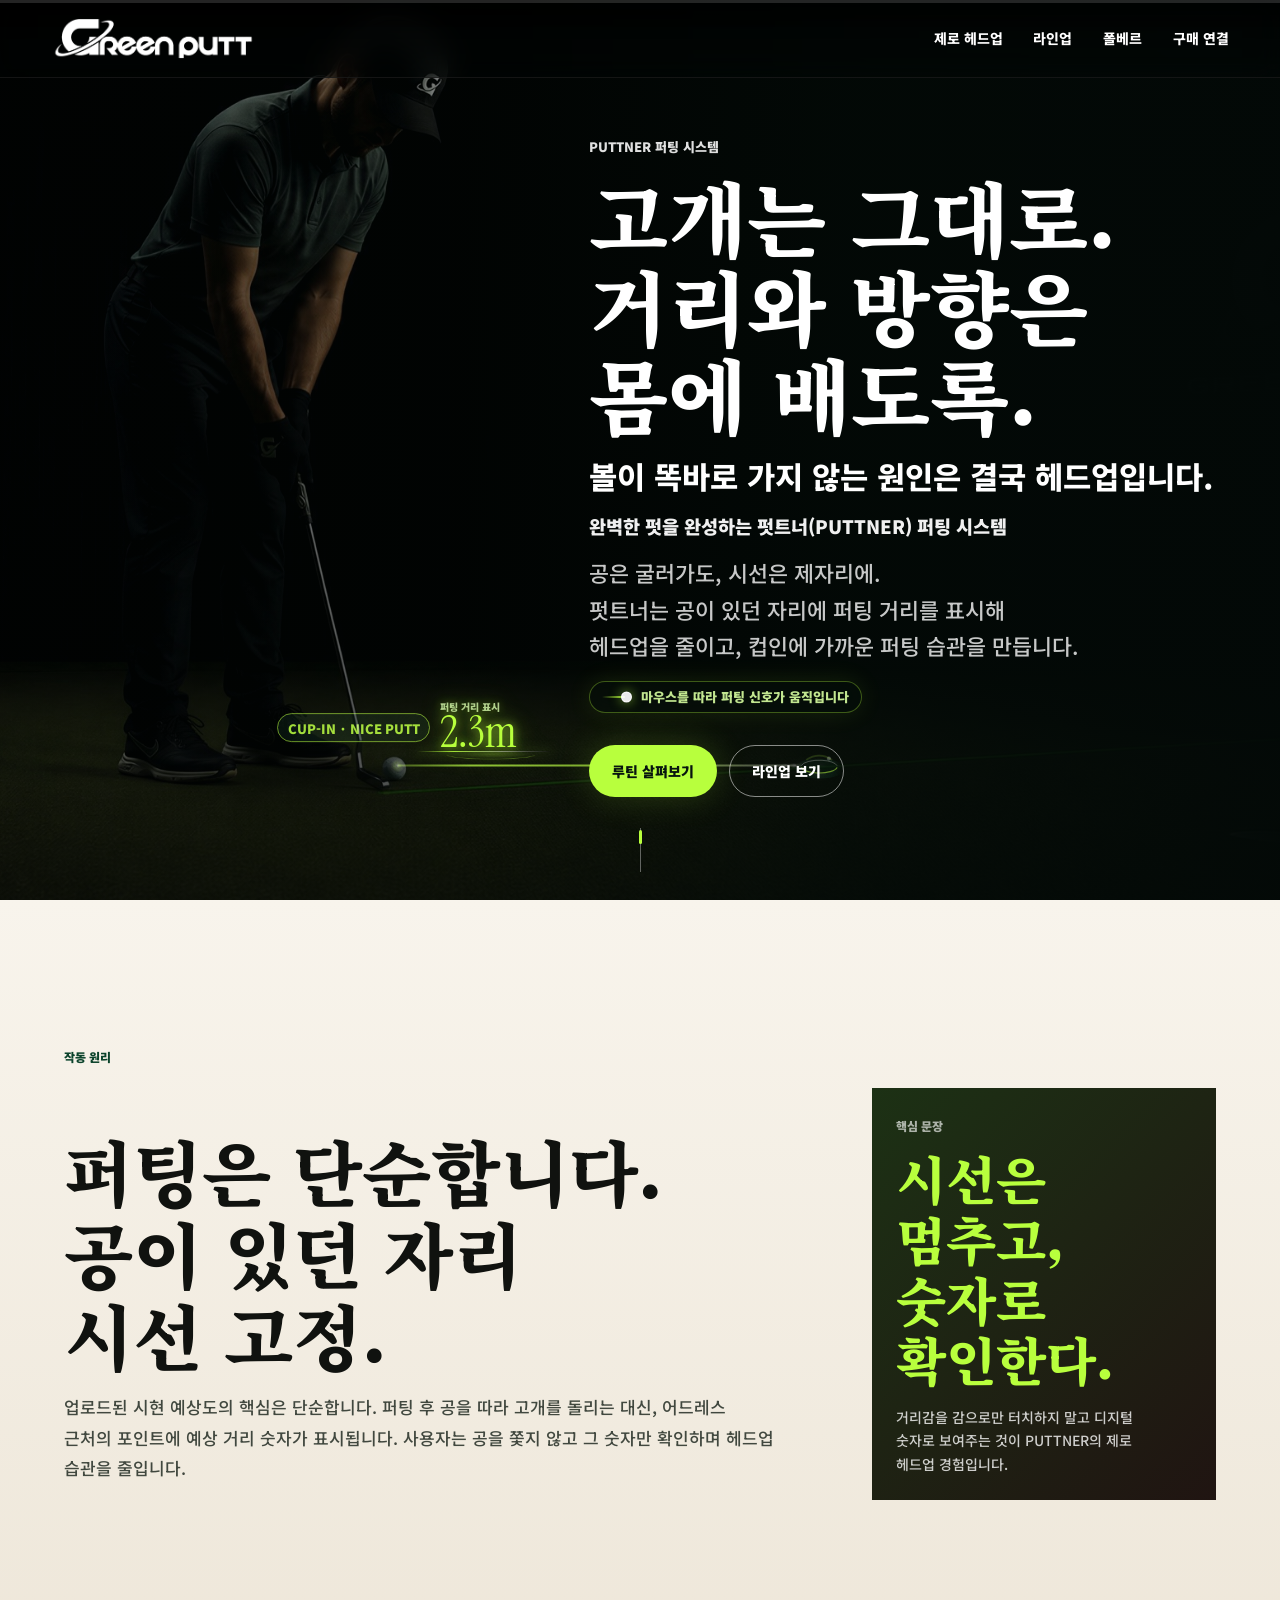
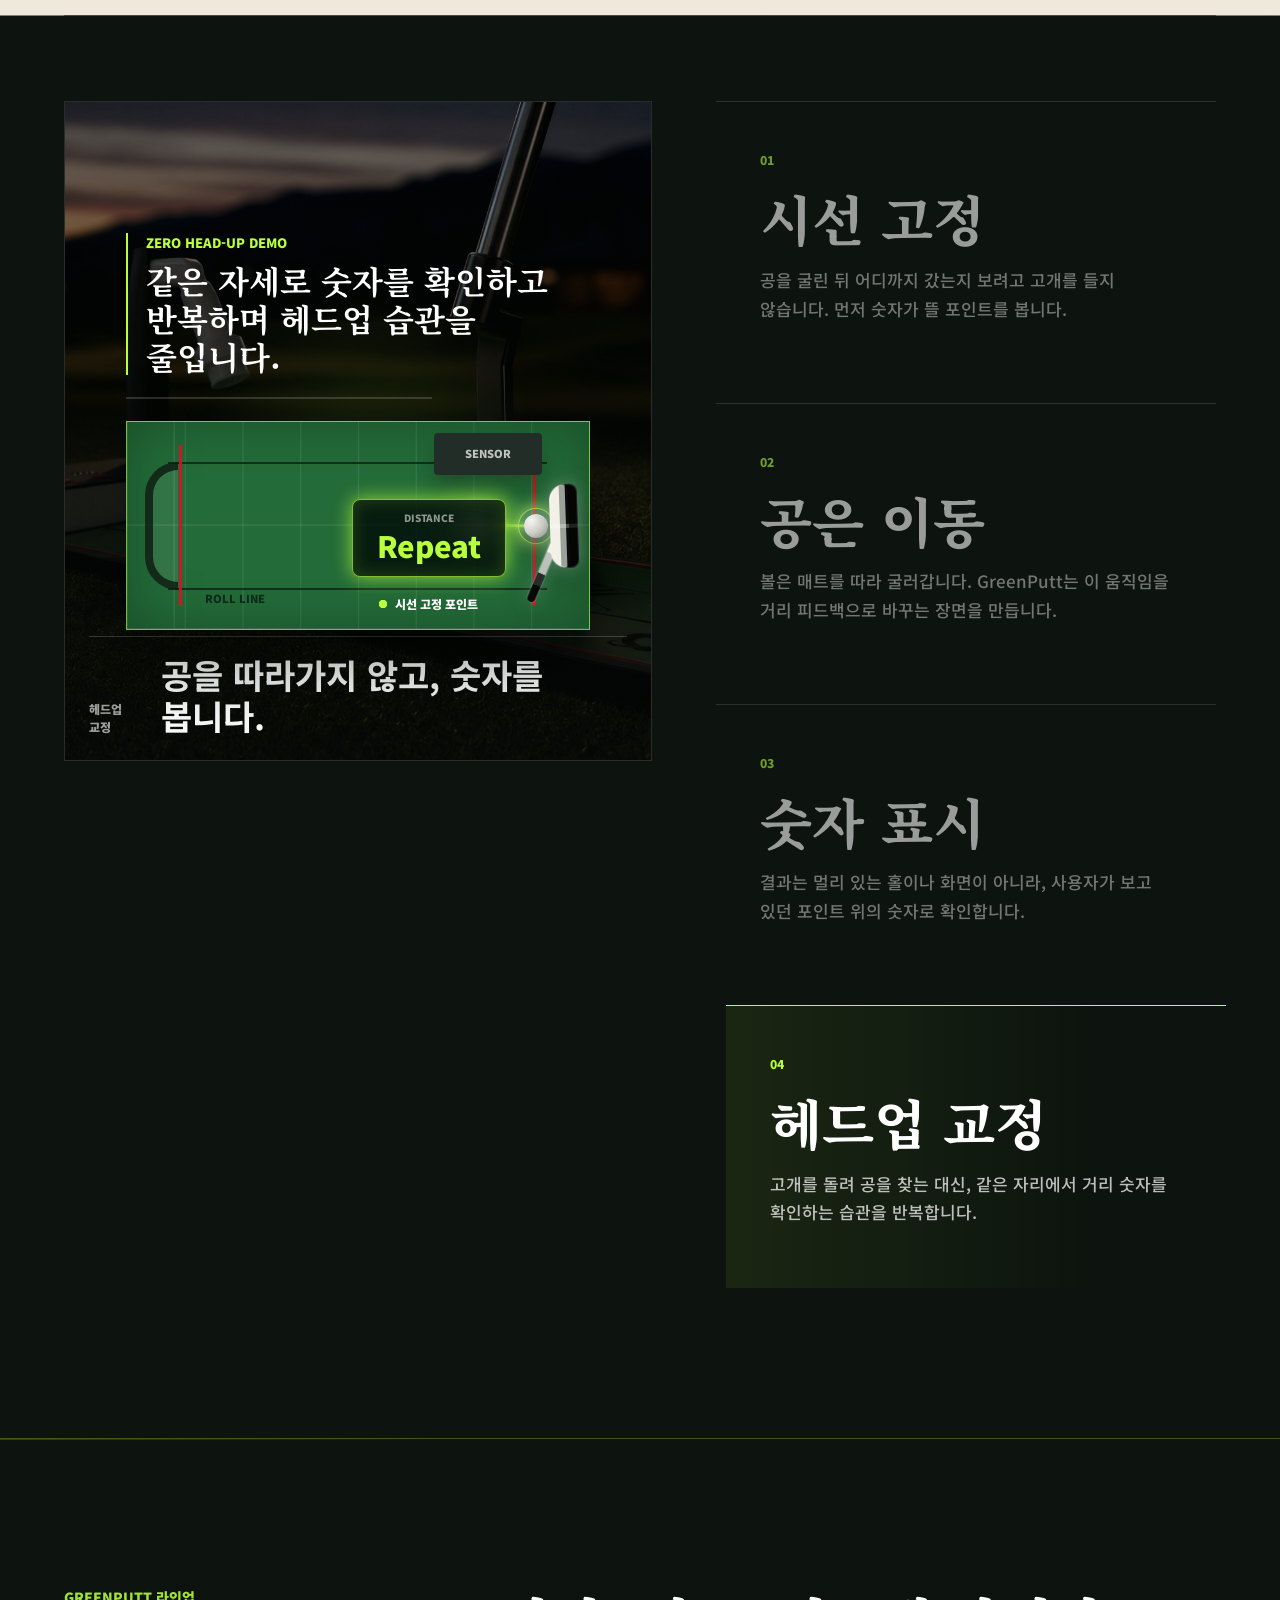
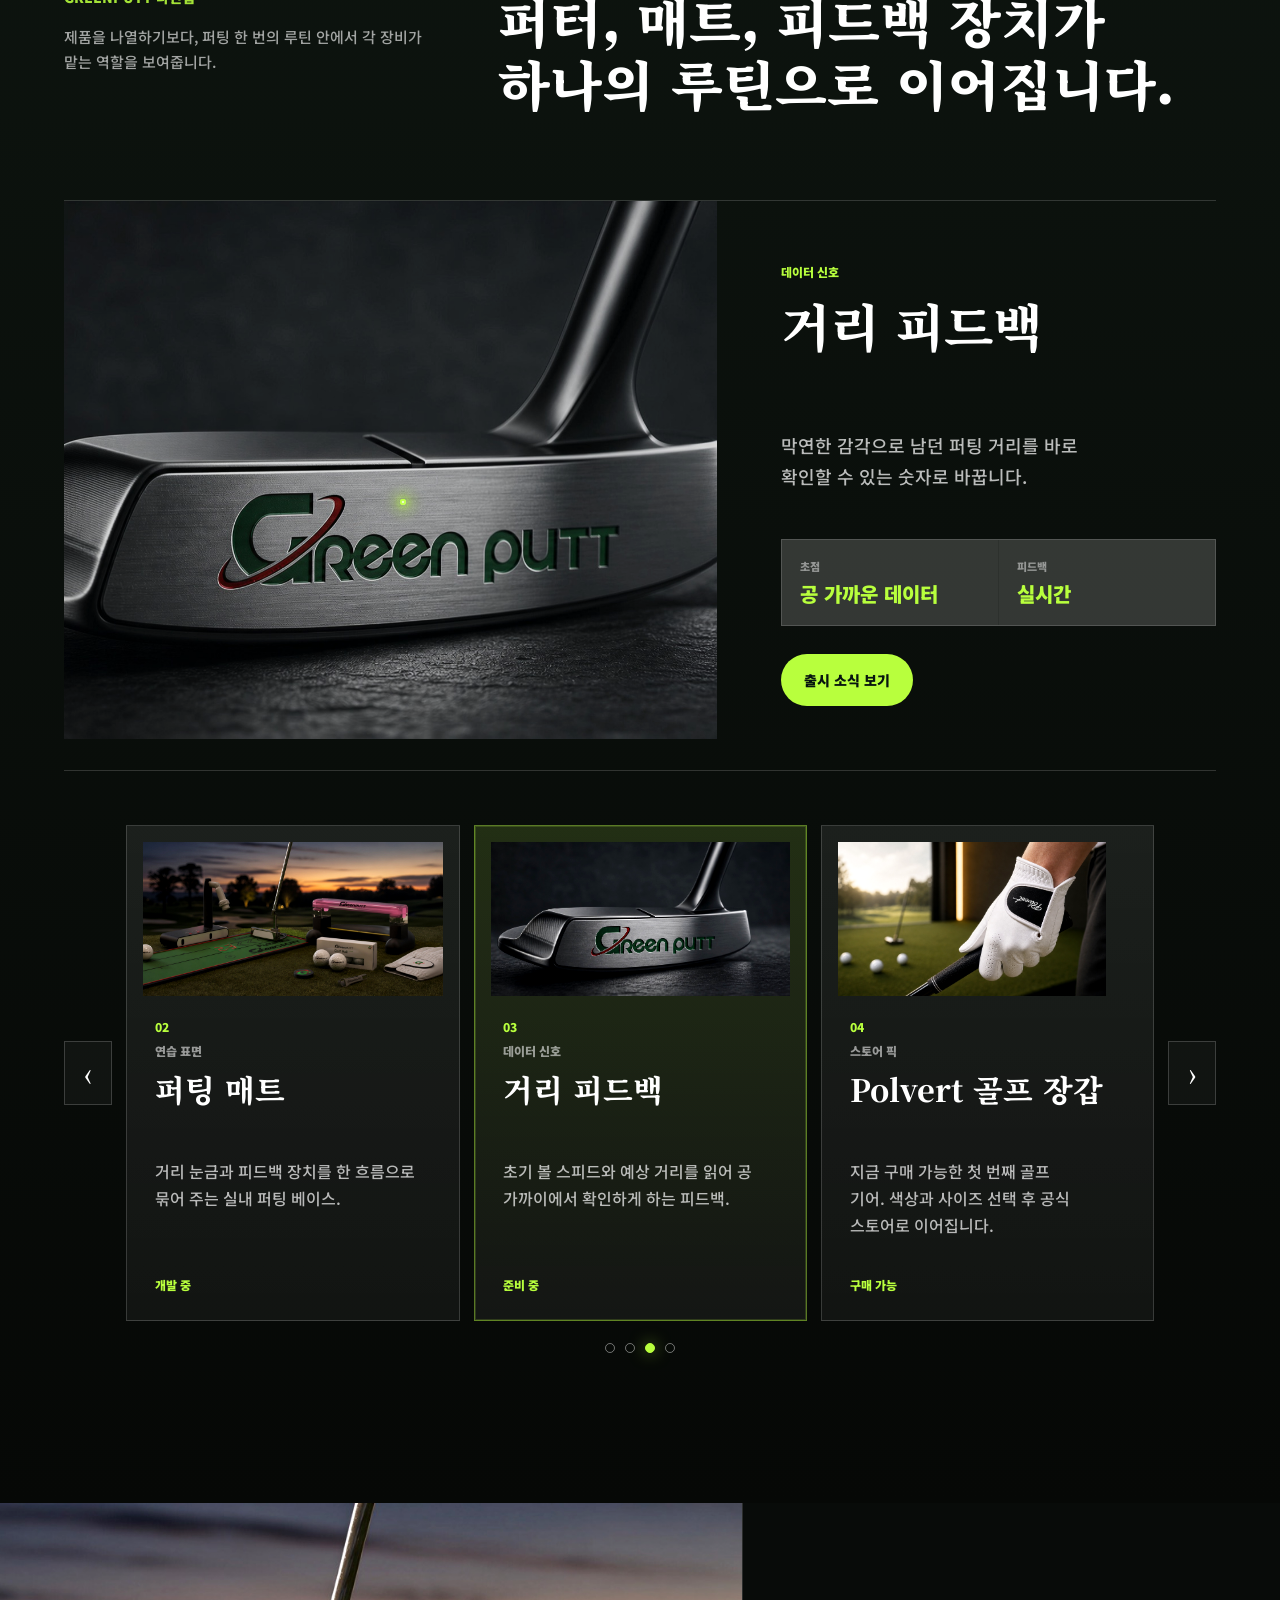
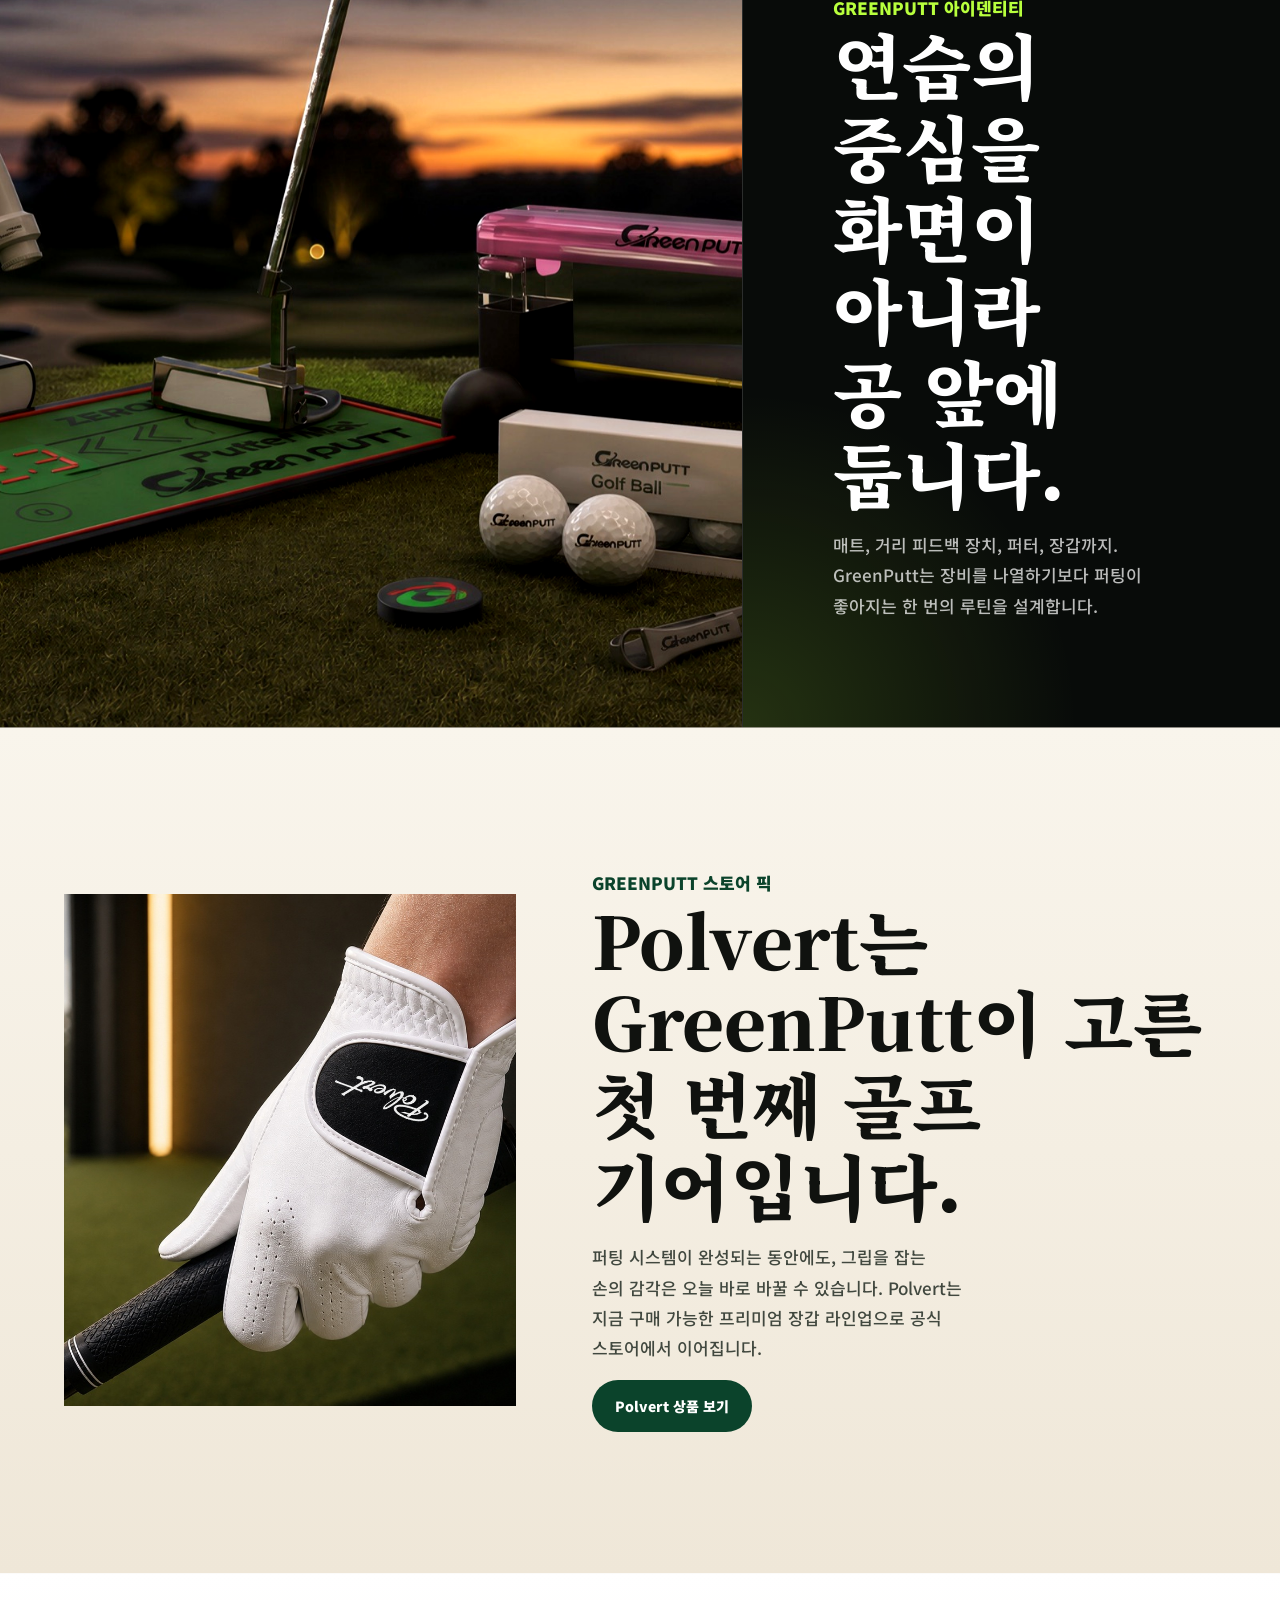
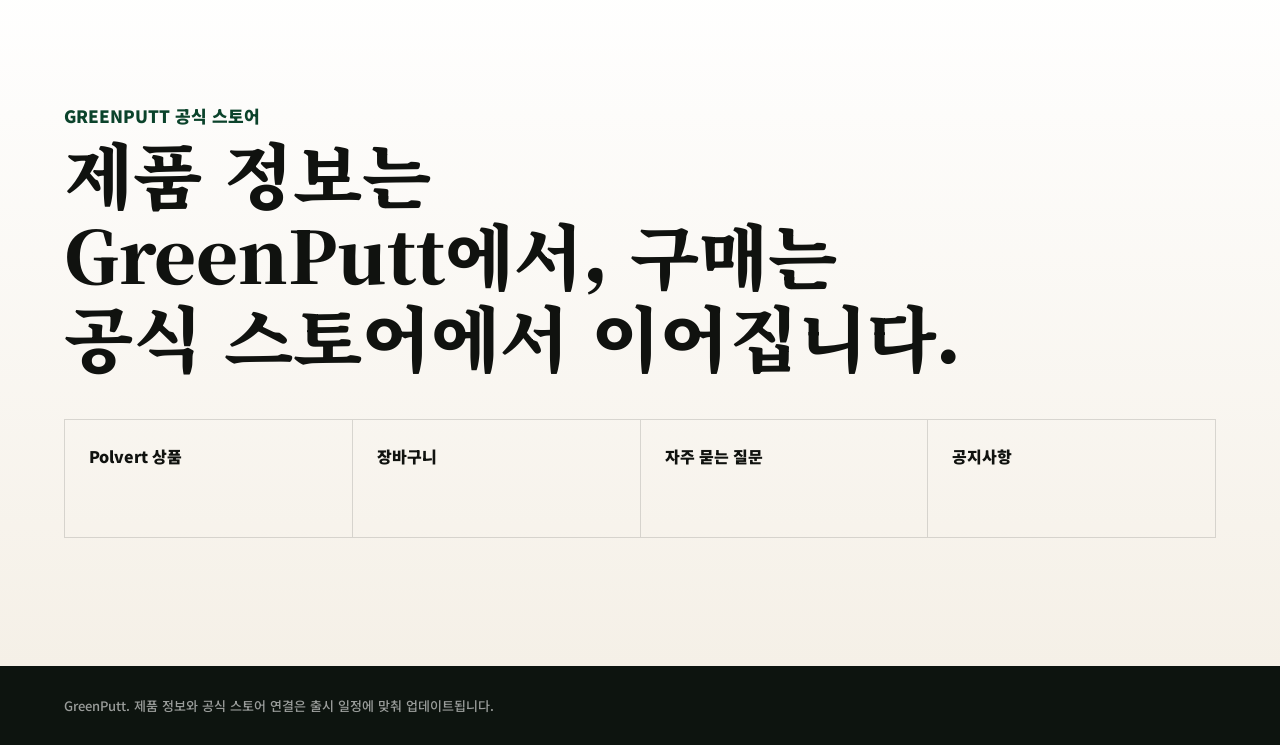
==== prototype/index.html @ 5581d697 "copy: refine Puttner zero head-up copy" ====
<!doctype html>
<html lang="ko">
  <head>
    <meta charset="utf-8" />
    <meta name="viewport" content="width=device-width, initial-scale=1" />
    <title>GreenPutt | 고개는 그대로. 거리와 방향은 몸에 배도록.</title>
    <meta
      name="description"
      content="완벽한 펏을 완성하는 펏트너(PUTTNER) 퍼팅 시스템. 공이 있던 자리에 퍼팅 거리를 표시해 헤드업을 줄이고, 컵인에 가까운 퍼팅 습관을 만듭니다."
    />
    <meta name="theme-color" content="#061b12" />
    <link rel="canonical" href="https://micaelclaw.github.io/greenputt-website-test/" />
    <link rel="icon" href="./favicon.ico" sizes="any" />
    <link rel="icon" href="./favicon-32x32.png" type="image/png" />
    <link rel="apple-touch-icon" href="./apple-touch-icon.png" />
    <link rel="manifest" href="./site.webmanifest" />
    <meta property="og:locale" content="ko_KR" />
    <meta property="og:type" content="website" />
    <meta property="og:site_name" content="GreenPutt" />
    <meta property="og:title" content="GreenPutt | 고개는 그대로. 거리와 방향은 몸에 배도록." />
    <meta
      property="og:description"
      content="완벽한 펏을 완성하는 펏트너(PUTTNER) 퍼팅 시스템. 공이 있던 자리에 퍼팅 거리를 표시해 헤드업을 줄이고, 컵인에 가까운 퍼팅 습관을 만듭니다."
    />
    <meta property="og:url" content="https://micaelclaw.github.io/greenputt-website-test/" />
    <meta
      property="og:image"
      content="https://micaelclaw.github.io/greenputt-website-test/assets/greenputt-og.jpg"
    />
    <meta
      property="og:image:secure_url"
      content="https://micaelclaw.github.io/greenputt-website-test/assets/greenputt-og.jpg"
    />
    <meta property="og:image:type" content="image/jpeg" />
    <meta property="og:image:width" content="1200" />
    <meta property="og:image:height" content="630" />
    <meta property="og:image:alt" content="GreenPutt 퍼팅 시스템 공유 이미지" />
    <meta name="twitter:card" content="summary_large_image" />
    <meta name="twitter:title" content="GreenPutt | 고개는 그대로. 거리와 방향은 몸에 배도록." />
    <meta
      name="twitter:description"
      content="완벽한 펏을 완성하는 펏트너(PUTTNER) 퍼팅 시스템. 공이 있던 자리에 퍼팅 거리를 표시해 헤드업을 줄이고, 컵인에 가까운 퍼팅 습관을 만듭니다."
    />
    <meta
      name="twitter:image"
      content="https://micaelclaw.github.io/greenputt-website-test/assets/greenputt-og.jpg"
    />
    <meta name="twitter:image:alt" content="GreenPutt 퍼팅 시스템 공유 이미지" />
    <link rel="preconnect" href="https://fonts.googleapis.com" />
    <link rel="preconnect" href="https://fonts.gstatic.com" crossorigin />
    <link
      href="https://fonts.googleapis.com/css2?family=Instrument+Serif:ital@0;1&family=Noto+Sans+KR:wght@400;500;700;900&family=Noto+Serif+KR:wght@500;700;900&display=swap"
      rel="stylesheet"
    />
    <link rel="stylesheet" href="./styles.css" />
  </head>
  <body>
    <div class="scroll-progress" aria-hidden="true">
      <span id="scroll-progress-bar"></span>
    </div>

    <header class="site-header" aria-label="GreenPutt 주요 내비게이션">
      <a class="brand" href="#top" aria-label="GreenPutt 홈">
        <img src="./assets/greenputt-logo.png" alt="GreenPutt" />
      </a>
      <nav class="primary-nav" aria-label="주요 메뉴">
        <a href="#zero-head-up">제로 헤드업</a>
        <a href="#system">라인업</a>
        <a href="#storepick">폴베르</a>
        <a href="#bridge">구매 연결</a>
      </nav>
    </header>

    <main id="top">
      <section class="hero film-frame" aria-labelledby="hero-title">
        <img
          class="hero-image"
          src="./assets/greenputt-hero-signal.jpg"
          width="2600"
          height="1114"
          alt="퍼팅 자세를 유지한 골퍼와 공 앞에 표시되는 GreenPutt 거리 신호"
        />
        <canvas id="signal-canvas" class="signal-canvas" aria-hidden="true"></canvas>
        <div class="hero-overlay"></div>
        <div class="hero-dashboard">
          <div class="hero-caption" aria-label="현재 퍼팅 거리 표시">
            <span>퍼팅 거리 표시</span>
            <strong id="hero-distance">2.3M</strong>
            <small id="hero-tempo">리듬 유지</small>
          </div>
          <dl class="hero-metrics" aria-label="GreenPutt 핵심 루틴">
            <div>
              <dt>신호</dt>
              <dd>공 가까운 피드백</dd>
            </div>
            <div>
              <dt>루틴</dt>
              <dd>고개를 들지 않는 연습</dd>
            </div>
            <div>
              <dt>라인업</dt>
              <dd>매트 · 디바이스 · 기어</dd>
            </div>
          </dl>
        </div>
        <div class="hero-copy">
          <p class="eyebrow">PUTTNER 퍼팅 시스템</p>
          <h1 id="hero-title">
            <span>고개는 그대로.</span>
            <span>거리와 방향은</span>
            <span>몸에 배도록.</span>
          </h1>
          <p class="hero-korean">볼이 똑바로 가지 않는 원인은 결국 헤드업입니다.</p>
          <p class="hero-product-statement">완벽한 펏을 완성하는 펏트너(PUTTNER) 퍼팅 시스템</p>
          <p class="lead">
            <span class="lead-line">공은 굴러가도, 시선은 제자리에.</span>
            <span class="lead-line">펏트너는 공이 있던 자리에 퍼팅 거리를 표시해</span>
            <span class="lead-line">헤드업을 줄이고, 컵인에 가까운 퍼팅 습관을 만듭니다.</span>
          </p>
          <p class="hero-signal-hint" aria-live="polite">
            <span class="hero-signal-hint-mark" aria-hidden="true"></span>
            <span class="hero-signal-hint-desktop">마우스를 따라 퍼팅 신호가 움직입니다</span>
            <span class="hero-signal-hint-touch">터치하면 퍼팅 신호가 반응합니다</span>
          </p>
          <div class="hero-lower">
            <div class="hero-actions">
              <a class="button primary" href="#zero-head-up">루틴 살펴보기</a>
              <a class="button ghost" href="#system">라인업 보기</a>
            </div>
          </div>
        </div>
        <a class="scroll-cue" href="#zero-head-up" aria-label="제로 헤드업 이야기로 이동">
          <span></span>
        </a>
      </section>

      <section id="zero-head-up" class="film-story-section">
        <div class="film-story-copy">
          <p class="section-kicker">작동 원리</p>
          <div class="film-story-grid">
            <div>
              <h2>퍼팅은 단순합니다.<br />공이 있던 자리<br />시선 고정.</h2>
              <p>
                업로드된 시현 예상도의 핵심은 단순합니다. 퍼팅 후 공을 따라 고개를 돌리는 대신,
                어드레스 근처의 포인트에 예상 거리 숫자가 표시됩니다. 사용자는 공을 쫓지 않고
                그 숫자만 확인하며 헤드업 습관을 줄입니다.
              </p>
            </div>
            <div class="film-note">
              <span>핵심 문장</span>
              <strong>시선은 멈추고,<br />숫자로 확인한다.</strong>
              <p>거리감을 감으로만 터치하지 말고 디지털 숫자로 보여주는 것이 PUTTNER의 제로 헤드업 경험입니다.</p>
            </div>
          </div>
        </div>

        <div class="film-reel">
          <div class="film-visual is-demo" data-phase="0" aria-hidden="true">
            <img
              class="film-visual-image"
              src="./assets/greenputt-system-closeup.jpg"
              width="2400"
              height="1028"
              alt=""
            />
            <span class="signal-sweep"></span>
            <div class="demo-board">
              <div class="demo-copy">
                <span>Zero Head-Up Demo</span>
                <strong id="demo-note">시선은 출발점 근처의 숫자 포인트에 둡니다.</strong>
              </div>
              <span class="demo-cycle" aria-hidden="true"><i></i></span>
              <div class="demo-mat">
                <span class="demo-return"></span>
                <span class="demo-device">Sensor</span>
                <span class="demo-putter"></span>
                <span class="demo-display">
                  <small>Distance</small>
                  <strong id="film-distance">Ready</strong>
                </span>
                <span class="demo-ball"></span>
                <span class="demo-path"></span>
                <span class="demo-gaze">시선 고정 포인트</span>
                <span class="demo-hole">roll line</span>
              </div>
            </div>
            <div class="film-visual-caption">
              <span id="film-state">시선 고정</span>
              <strong>공을 따라가지 않고, 숫자를 봅니다.</strong>
            </div>
          </div>

          <div class="film-steps" aria-label="제로 헤드업 과정">
            <article
              class="film-step is-active"
              data-phase="0"
              data-distance="Ready"
              data-state="시선 고정"
              data-note="시선은 출발점 근처의 숫자 포인트에 둡니다."
            >
              <span>01</span>
              <h3>시선 고정</h3>
              <p>공을 굴린 뒤 어디까지 갔는지 보려고 고개를 들지 않습니다. 먼저 숫자가 뜰 포인트를 봅니다.</p>
            </article>
            <article
              class="film-step"
              data-phase="1"
              data-distance="측정 중"
              data-state="공은 이동"
              data-note="볼은 매트를 따라 굴러가지만, 눈은 출발점 근처에 남습니다."
            >
              <span>02</span>
              <h3>공은 이동</h3>
              <p>볼은 매트를 따라 굴러갑니다. GreenPutt는 이 움직임을 거리 피드백으로 바꾸는 장면을 만듭니다.</p>
            </article>
            <article
              class="film-step"
              data-phase="2"
              data-distance="2.3m"
              data-state="거리 숫자 표시"
              data-note="거리감이 2.3m 같은 숫자로 변환되어 시선 포인트에 나타납니다."
            >
              <span>03</span>
              <h3>숫자 표시</h3>
              <p>결과는 멀리 있는 홀이나 화면이 아니라, 사용자가 보고 있던 포인트 위의 숫자로 확인합니다.</p>
            </article>
            <article
              class="film-step"
              data-phase="3"
              data-distance="Repeat"
              data-state="헤드업 교정"
              data-note="같은 자세로 숫자를 확인하고 반복하며 헤드업 습관을 줄입니다."
            >
              <span>04</span>
              <h3>헤드업 교정</h3>
              <p>고개를 돌려 공을 찾는 대신, 같은 자리에서 거리 숫자를 확인하는 습관을 반복합니다.</p>
            </article>
          </div>
        </div>
      </section>

      <section id="system" class="system-section">
        <div class="system-copy">
          <div>
            <p class="eyebrow">GreenPutt 라인업</p>
            <p class="system-intent">
              제품을 나열하기보다, 퍼팅 한 번의 루틴 안에서 각 장비가 맡는 역할을 보여줍니다.
            </p>
          </div>
          <h2>퍼터, 매트, 피드백 장치가 하나의 루틴으로 이어집니다.</h2>
        </div>
        <div class="system-stage" aria-live="polite">
          <div class="system-stage-media">
            <img
              id="stage-image"
              src="./assets/greenputt-system-closeup.jpg"
              width="2400"
              height="1028"
              alt="GreenPutt 퍼팅 시스템 클로즈업"
            />
            <span class="stage-hotspot" aria-hidden="true"><i></i></span>
          </div>
          <div class="system-stage-copy">
            <p class="eyebrow" id="stage-label">핵심 루틴</p>
            <h3 id="stage-title">제로 헤드업 어시스턴트</h3>
            <p id="stage-description">
              공 가까이에 거리 피드백을 남겨, 퍼팅 뒤에도 시선이 쉽게 흔들리지 않도록 돕습니다.
            </p>
            <dl class="stage-data" aria-label="선택한 제품 피드백 정보">
              <div>
                <dt>초점</dt>
                <dd id="stage-focus">임팩트 라인</dd>
              </div>
              <div>
                <dt>피드백</dt>
                <dd id="stage-signal">2.3m</dd>
              </div>
            </dl>
            <a id="stage-cta" class="button stage-button" href="#bridge">자세히 보기</a>
          </div>
        </div>
        <div class="product-carousel" aria-label="GreenPutt 제품 슬라이드">
          <button id="lineup-prev" class="lineup-control" type="button" aria-label="이전 제품 보기">‹</button>
          <div id="product-grid" class="product-lineup" aria-live="polite"></div>
          <button id="lineup-next" class="lineup-control" type="button" aria-label="다음 제품 보기">›</button>
        </div>
        <div id="lineup-dots" class="lineup-dots" aria-label="제품 슬라이드 위치"></div>
      </section>

      <section class="cinema-band">
        <img
          src="./assets/greenputt-lineup-showcase.jpg"
          width="2400"
          height="1028"
          alt="골프 표면 위에 놓인 GreenPutt 제품 라인업"
        />
        <div>
          <p class="eyebrow">GreenPutt 아이덴티티</p>
          <h2>연습의 중심을 화면이 아니라 공 앞에 둡니다.</h2>
          <p>
            매트, 거리 피드백 장치, 퍼터, 장갑까지. GreenPutt는 장비를 나열하기보다
            퍼팅이 좋아지는 한 번의 루틴을 설계합니다.
          </p>
        </div>
      </section>

      <section id="storepick" class="storepick-section">
        <div class="storepick-media">
          <img
            src="./assets/polvert/logo-locked-v11-new-logo/polvert-storepick-logo-locked-new-logo-homepage-hero.jpg"
            width="1672"
            height="941"
            alt="실제 Polvert 신형 로고를 회전 합성한 극세사 오른손 골프 장갑 착용샷"
          />
        </div>
        <div class="storepick-copy">
          <p class="eyebrow">GreenPutt 스토어 픽</p>
          <h2><span>Polvert는 GreenPutt이 고른</span><span>첫 번째 골프 기어입니다.</span></h2>
          <p>
            퍼팅 시스템이 완성되는 동안에도, 그립을 잡는 손의 감각은 오늘 바로 바꿀 수 있습니다.
            Polvert는 지금 구매 가능한 프리미엄 장갑 라인업으로 공식 스토어에서 이어집니다.
          </p>
          <a class="button dark" href="https://greenputt.kr/all_products/?idx=77">Polvert 상품 보기</a>
        </div>
      </section>

      <section id="bridge" class="bridge-section">
        <p class="eyebrow">GreenPutt 공식 스토어</p>
        <h2>제품 정보는 GreenPutt에서, 구매는 공식 스토어에서 이어집니다.</h2>
        <div id="support-links" class="support-links"></div>
      </section>
    </main>

    <footer class="site-footer">
      <p>GreenPutt. 제품 정보와 공식 스토어 연결은 출시 일정에 맞춰 업데이트됩니다.</p>
    </footer>

    <script src="./content.js"></script>
    <script src="./app.js"></script>
  </body>
</html>
---- prototype/styles.css ----
:root {
  color-scheme: light;
  --ink: #10120f;
  --soft-ink: #41483f;
  --muted: #747b70;
  --paper: #f3f1ea;
  --warm: #fbfaf6;
  --green: #0b432b;
  --green-deep: #061b12;
  --lime: #b8ff3d;
  --red: #d51325;
  --line: rgba(16, 18, 15, 0.14);
  --white-line: rgba(255, 255, 255, 0.2);
  --layout-max: 1760px;
  --font-body: "Noto Sans KR", "Apple SD Gothic Neo", "Malgun Gothic", sans-serif;
  --font-display: "Noto Serif KR", "Apple SD Gothic Neo", serif;
  --font-english: "Instrument Serif", Georgia, "Times New Roman", serif;
  font-family: var(--font-body);
}

* {
  box-sizing: border-box;
}

html {
  scroll-behavior: smooth;
}

body {
  margin: 0;
  overflow-x: hidden;
  color: var(--ink);
  background: var(--paper);
  font-family: var(--font-body);
  font-weight: 500;
  line-height: 1.5;
}

a {
  color: inherit;
}

img {
  display: block;
  max-width: 100%;
  height: auto;
}

#zero-head-up,
#system,
#storepick,
#bridge {
  scroll-margin-top: 96px;
}

.scroll-progress {
  position: fixed;
  inset: 0 0 auto;
  z-index: 60;
  height: 3px;
  background: rgba(255, 255, 255, 0.14);
}

.scroll-progress span {
  display: block;
  width: 100%;
  height: 100%;
  transform: scaleX(0);
  transform-origin: left center;
  background: var(--lime);
}

.site-header {
  position: fixed;
  inset: 0 0 auto;
  z-index: 20;
  display: flex;
  min-height: 78px;
  align-items: center;
  justify-content: space-between;
  gap: 24px;
  padding: 0 clamp(20px, 4vw, 64px);
  color: white;
  border-bottom: 1px solid rgba(255, 255, 255, 0.08);
  background:
    linear-gradient(180deg, rgba(0, 0, 0, 0.72), rgba(0, 0, 0, 0.08)),
    rgba(5, 9, 7, 0.18);
  backdrop-filter: blur(14px);
}

.brand {
  width: clamp(138px, 16vw, 220px);
  flex: 0 0 auto;
  filter: brightness(0) invert(1);
}

.primary-nav {
  display: flex;
  flex-wrap: wrap;
  justify-content: flex-end;
  gap: clamp(14px, 2.4vw, 34px);
  font-size: 14px;
  font-weight: 800;
  letter-spacing: 0;
}

.primary-nav a {
  display: inline-flex;
  min-height: 32px;
  align-items: center;
}

.primary-nav a,
.button,
.lineup-item,
.support-link {
  text-decoration: none;
}

.primary-nav a:focus-visible,
.button:focus-visible,
.lineup-item:focus-visible,
.support-link:focus-visible {
  outline: 3px solid var(--lime);
  outline-offset: 5px;
}

.film-frame {
  position: relative;
  min-height: calc(var(--app-vh, 1vh) * 100);
  overflow: hidden;
  color: white;
  background: var(--green-deep);
}

.hero-image,
.hero-overlay,
.signal-canvas {
  position: absolute;
  inset: 0;
}

.hero-image {
  width: 100%;
  height: 100%;
  object-fit: cover;
  object-position: 58% 50%;
  transform: scale(1.02);
  filter: saturate(1.04) contrast(1.08) brightness(0.92);
}

.hero-overlay {
  z-index: 1;
  background:
    linear-gradient(90deg, rgba(3, 9, 7, 0.28), rgba(3, 10, 7, 0.36) 36%, rgba(3, 10, 7, 0.84) 66%, rgba(3, 9, 7, 0.96)),
    linear-gradient(180deg, rgba(0, 0, 0, 0.18), rgba(0, 0, 0, 0.54));
}

.signal-canvas {
  z-index: 2;
  pointer-events: none;
  opacity: 0.9;
  mix-blend-mode: screen;
}

.hero-dashboard {
  position: absolute;
  top: var(--hero-readout-y, 72%);
  left: var(--hero-readout-x, 58%);
  z-index: 3;
  display: grid;
  width: max-content;
  max-width: min(220px, calc(100% - 28px));
  pointer-events: none;
  transform: translateZ(0);
}

.hero-copy {
  position: relative;
  z-index: 4;
  display: flex;
  min-height: calc(var(--app-vh, 1vh) * 100);
  flex-direction: column;
  justify-content: center;
  width: min(100%, var(--layout-max));
  margin-right: auto;
  margin-left: auto;
  padding: 108px clamp(24px, 5vw, 76px) 72px clamp(420px, 46vw, 760px);
}

.eyebrow,
.section-kicker,
.lineup-label,
.lineup-state,
.hero-caption span,
.hero-caption small {
  margin: 0;
  font-family: var(--font-body);
  font-size: clamp(12px, 0.8vw, 14px);
  font-weight: 900;
  letter-spacing: 0;
  line-height: 1.2;
  text-transform: uppercase;
}

.eyebrow,
.section-kicker {
  color: var(--lime);
}

.hero-copy .eyebrow {
  color: rgba(255, 255, 255, 0.88);
  font-size: clamp(13px, 0.92vw, 15px);
}

.film-story-copy .section-kicker {
  color: var(--green);
}

h1,
h2,
h3,
p,
dt,
dd,
a,
span,
strong,
small {
  overflow-wrap: break-word;
  word-break: keep-all;
  line-break: strict;
}

h1,
h2,
h3,
.hero-korean,
.film-note strong,
.system-stage-copy h3,
.lineup-item h3,
.storepick-copy h2,
.bridge-section h2 {
  text-wrap: balance;
}

p,
.lead,
.button,
.support-link,
.lineup-item p {
  text-wrap: pretty;
}

h1 {
  max-width: 860px;
  margin: 18px 0 0;
  font-family: var(--font-display);
  font-size: clamp(46px, 6.4vw, 88px);
  font-weight: 900;
  letter-spacing: 0;
  line-height: 1.08;
  overflow-wrap: break-word;
  word-break: keep-all;
}

.hero-copy h1 {
  max-width: 640px;
}

.hero-copy h1 span {
  display: block;
}

h2 {
  margin: 0;
  font-family: var(--font-display);
  font-size: clamp(34px, 5.6vw, 78px);
  font-weight: 900;
  letter-spacing: 0;
  line-height: 1.14;
}

h3 {
  margin: 0;
  font-family: var(--font-display);
  font-size: clamp(24px, 3vw, 40px);
  font-weight: 800;
  line-height: 1.12;
}

.hero-korean {
  max-width: 720px;
  margin: 18px 0 0;
  color: white;
  font-size: clamp(20px, 2.4vw, 34px);
  font-weight: 800;
  line-height: 1.28;
}

.hero-product-statement {
  max-width: 660px;
  margin: 18px 0 0;
  color: rgba(255, 255, 255, 0.94);
  font-size: clamp(17px, 1.45vw, 22px);
  font-weight: 900;
  line-height: 1.42;
}

.lead {
  width: 100%;
  max-width: 620px;
  margin: 16px 0 0;
  color: rgba(255, 255, 255, 0.78);
  font-size: clamp(16px, 1.7vw, 22px);
  font-weight: 500;
  line-height: 1.68;
}

.lead-line {
  display: block;
}

.hero-signal-hint {
  display: inline-flex;
  align-items: center;
  width: max-content;
  max-width: 100%;
  margin: 16px 0 0;
  padding: 7px 12px;
  border: 1px solid rgba(184, 255, 61, 0.32);
  border-radius: 999px;
  color: rgba(215, 255, 160, 0.9);
  background: rgba(5, 17, 11, 0.42);
  box-shadow: 0 0 24px rgba(184, 255, 61, 0.1);
  font-size: 13px;
  font-weight: 900;
  line-height: 1.25;
  backdrop-filter: blur(10px);
}

.hero-signal-hint-mark {
  position: relative;
  flex: 0 0 auto;
  width: 30px;
  height: 11px;
  margin-right: 9px;
}

.hero-signal-hint-mark::before,
.hero-signal-hint-mark::after {
  position: absolute;
  top: 50%;
  content: "";
  transform: translateY(-50%);
}

.hero-signal-hint-mark::before {
  right: 7px;
  left: 0;
  height: 2px;
  border-radius: 999px;
  background: linear-gradient(90deg, transparent, rgba(184, 255, 61, 0.9));
  animation: signalHintTrail 1.8s ease-in-out infinite;
}

.hero-signal-hint-mark::after {
  right: 0;
  width: 9px;
  height: 9px;
  border: 1px solid rgba(255, 255, 255, 0.88);
  border-radius: 50%;
  background: rgba(255, 255, 255, 0.92);
  box-shadow: 0 0 12px rgba(184, 255, 61, 0.62);
}

.hero-signal-hint-touch {
  display: none;
}

.hero-lower {
  display: grid;
  grid-template-columns: minmax(250px, 1fr) auto;
  gap: 18px;
  align-items: center;
  width: min(680px, 100%);
  margin-top: 32px;
}

.hero-actions {
  display: flex;
  flex-wrap: wrap;
  gap: 12px;
}

.button {
  display: inline-flex;
  min-height: 52px;
  align-items: center;
  justify-content: center;
  padding: 0 22px;
  border: 1px solid transparent;
  border-radius: 999px;
  font-size: 14px;
  font-weight: 900;
  transition: transform 160ms ease, background 160ms ease, color 160ms ease, border-color 160ms ease;
}

.button:hover {
  transform: translateY(-2px);
}

.button.primary {
  color: #07150f;
  background: var(--lime);
  box-shadow: 0 0 34px rgba(184, 255, 61, 0.18);
}

.button.ghost {
  color: white;
  border-color: rgba(255, 255, 255, 0.52);
}

.button.dark {
  color: white;
  background: var(--green);
}

.hero-metrics {
  display: none;
  grid-template-columns: 1fr;
  gap: 1px;
  width: 100%;
  min-width: 0;
  margin: 0;
  padding: 0;
  border: 1px solid var(--white-line);
  background: var(--white-line);
}

.hero-metrics div {
  min-width: 0;
  padding: 9px 14px;
  background: #07120d;
}

.hero-metrics dt,
.hero-metrics dd {
  margin: 0;
}

.hero-metrics dt {
  color: rgba(255, 255, 255, 0.54);
  font-size: 10px;
  font-weight: 900;
}

.hero-metrics dd {
  margin-top: 4px;
  color: white;
  font-size: 13px;
  font-weight: 900;
  line-height: 1.28;
  word-break: keep-all;
}

.hero-caption {
  position: relative;
  display: grid;
  grid-template-columns: 1fr;
  align-content: center;
  gap: 2px;
  min-width: 0;
  padding: 0 0 9px;
  border: 0;
  background: transparent;
  filter: drop-shadow(0 0 10px rgba(184, 255, 61, 0.28));
}

.hero-caption::before,
.hero-caption::after {
  position: absolute;
  pointer-events: none;
  content: "";
}

.hero-caption::before {
  right: -34px;
  bottom: 7px;
  left: -24px;
  height: 1px;
  background: linear-gradient(90deg, transparent, rgba(184, 255, 61, 0.86) 28%, rgba(255, 255, 255, 0.42), transparent);
  box-shadow:
    0 0 10px rgba(184, 255, 61, 0.5),
    0 0 28px rgba(184, 255, 61, 0.18);
  transform: skewX(-18deg);
}

.hero-caption::after {
  right: -18px;
  bottom: -4px;
  width: 88px;
  height: 16px;
  border-bottom: 1px solid rgba(184, 255, 61, 0.38);
  border-radius: 50%;
  background: radial-gradient(ellipse at center, rgba(184, 255, 61, 0.18), transparent 70%);
  transform: perspective(120px) rotateX(58deg);
}

.hero-caption span {
  color: rgba(221, 255, 181, 0.78);
  font-size: 10px;
  font-weight: 900;
  line-height: 1;
  white-space: nowrap;
  text-shadow: 0 0 10px rgba(184, 255, 61, 0.32);
}

.hero-caption small {
  display: none;
}

.hero-caption strong {
  color: var(--lime);
  font-family: var(--font-english);
  font-size: clamp(38px, 3.5vw, 58px);
  font-weight: 400;
  line-height: 0.82;
  white-space: nowrap;
  text-shadow:
    0 0 10px rgba(184, 255, 61, 0.68),
    0 0 28px rgba(184, 255, 61, 0.26);
}

.scroll-cue {
  position: absolute;
  bottom: 28px;
  left: 50%;
  z-index: 3;
  display: grid;
  width: 18px;
  height: 44px;
  place-items: start center;
  transform: translateX(-50%);
}

.scroll-cue::before {
  position: absolute;
  top: 0;
  bottom: 0;
  width: 1px;
  content: "";
  background: rgba(255, 255, 255, 0.36);
}

.scroll-cue span {
  position: relative;
  width: 3px;
  height: 14px;
  margin-top: 2px;
  border-radius: 999px;
  background: var(--lime);
  animation: cue-drop 1.5s ease-in-out infinite;
}

@keyframes cue-drop {
  0%,
  100% {
    transform: translateY(0);
    opacity: 0.5;
  }

  50% {
    transform: translateY(18px);
    opacity: 1;
  }
}

@keyframes signalHintTrail {
  0%,
  100% {
    opacity: 0.45;
    transform: translateY(-50%) scaleX(0.48);
    transform-origin: right center;
  }

  52% {
    opacity: 1;
    transform: translateY(-50%) scaleX(1);
  }
}

@media (hover: none), (pointer: coarse) {
  .hero-signal-hint-desktop {
    display: none;
  }

  .hero-signal-hint-touch {
    display: inline;
  }
}

@media (max-width: 520px) {
  .hero-signal-hint-desktop {
    display: none;
  }

  .hero-signal-hint-touch {
    display: inline;
  }
}

.film-story-section {
  padding: clamp(78px, 12vw, 150px) clamp(20px, 5vw, 76px);
  background:
    linear-gradient(180deg, #f8f4ec, #ebe3d4 46%, #0d140f 46%, #0d140f);
}

.film-story-copy {
  max-width: var(--layout-max);
  margin-right: auto;
  margin-left: auto;
  color: var(--ink);
}

.film-story-grid {
  display: grid;
  grid-template-columns: minmax(0, 0.68fr) minmax(260px, 0.32fr);
  gap: clamp(28px, 6vw, 88px);
  align-items: end;
  margin-top: 24px;
}

.film-story-grid p {
  max-width: 720px;
  color: var(--soft-ink);
  font-size: 17px;
  line-height: 1.78;
}

.film-note {
  padding: 24px;
  color: white;
  background:
    linear-gradient(135deg, rgba(184, 255, 61, 0.12), rgba(213, 19, 37, 0.12)),
    #07150f;
}

.film-note span {
  color: rgba(255, 255, 255, 0.64);
  font-size: 12px;
  font-weight: 900;
}

.film-note strong {
  display: block;
  margin-top: 12px;
  color: var(--lime);
  font-family: var(--font-display);
  font-size: clamp(30px, 4.2vw, 52px);
  font-weight: 900;
  line-height: 1.16;
  word-break: keep-all;
}

.film-note p {
  margin: 16px 0 0;
  color: rgba(255, 255, 255, 0.78);
  font-size: 14px;
  line-height: 1.68;
}

.film-reel {
  position: relative;
  display: grid;
  grid-template-columns: minmax(0, 0.54fr) minmax(320px, 0.46fr);
  align-items: start;
  gap: clamp(26px, 5vw, 72px);
  max-width: var(--layout-max);
  margin-top: clamp(52px, 9vw, 118px);
  margin-right: auto;
  margin-left: auto;
  padding-top: clamp(42px, 7vw, 86px);
  color: white;
  background: #0d140f;
  box-shadow: 0 0 0 100vmax #0d140f;
  clip-path: inset(0 -100vmax);
}

.film-visual {
  --film-visual-height: clamp(500px, calc((var(--app-vh, 1vh) * 100) - 112px), 660px);
  --film-visual-sticky-top: max(
    92px,
    calc(((var(--app-vh, 1vh) * 100) - var(--film-visual-height)) / 2)
  );

  position: sticky;
  top: var(--film-visual-sticky-top);
  display: grid;
  height: var(--film-visual-height);
  min-height: 0;
  align-self: start;
  isolation: isolate;
  overflow: hidden;
  place-items: center;
  border: 1px solid rgba(255, 255, 255, 0.14);
  background: #050907;
}

.film-visual-image {
  position: absolute;
  inset: 0;
  z-index: -2;
  width: 100%;
  height: 100%;
  max-width: none;
  object-fit: cover;
  object-position: 50% 50%;
  opacity: 0.72;
  filter: saturate(1.05) contrast(1.08) brightness(0.72);
}

.film-visual::after {
  position: absolute;
  inset: 0;
  z-index: -1;
  content: "";
  background:
    linear-gradient(180deg, rgba(5, 9, 7, 0.08), rgba(5, 9, 7, 0.7)),
    radial-gradient(circle at 52% 56%, rgba(184, 255, 61, 0.2), transparent 36%);
}

.film-visual.is-demo {
  --demo-cycle-duration: 14000ms;
  --demo-cycle-offset: 0ms;
  --cross-x: 88.6%;
  --cross-y: 50%;
  --return-line-x: 11.4%;
  --roll-end-x: 18%;
  --ball-size: 24px;
  --ball-radius: 12px;
  --ball-left: var(--cross-x);
  --ball-top: var(--cross-y);
  --gaze-left: var(--cross-x);
  --gaze-top: var(--cross-y);
  --gaze-size: 34px;
  --path-scale: 0.08;
  --display-glow: 0.28;
  --putter-head-gap: 2px;
  --putter-head-width: 28px;
  --putter-head-origin-x: 14px;
  --putter-head-height: 84px;
  --putter-box-width: 124px;
  --putter-box-height: 148px;
  --putter-shaft-width: 8px;
  --putter-shaft-height: 80px;
  align-content: center;
  padding: clamp(24px, 4vw, 54px);
}

.film-visual[data-phase="1"] {
  --ball-left: 60%;
  --path-scale: 0.48;
  --display-glow: 0.42;
}

.film-visual[data-phase="2"] {
  --ball-left: var(--roll-end-x);
  --path-scale: 0.88;
  --display-glow: 1;
}

.film-visual[data-phase="3"] {
  --ball-left: var(--cross-x);
  --path-scale: 0.16;
  --display-glow: 0.78;
}

.demo-board {
  position: relative;
  z-index: 2;
  display: grid;
  grid-template-rows: minmax(112px, auto) 2px auto;
  gap: 22px;
  width: min(660px, 96%);
}

.demo-copy {
  display: grid;
  align-content: start;
  gap: 10px;
  min-height: 112px;
  padding-left: 18px;
  border-left: 2px solid var(--lime);
}

.demo-copy span {
  color: var(--lime);
  font-size: 13px;
  font-weight: 900;
  text-transform: uppercase;
}

.demo-copy strong {
  display: block;
  max-width: 520px;
  min-height: 2.36em;
  color: white;
  font-family: var(--font-display);
  font-size: clamp(22px, 2.5vw, 32px);
  line-height: 1.18;
}

.demo-cycle {
  position: relative;
  overflow: hidden;
  width: min(340px, 66%);
  height: 2px;
  background: rgba(255, 255, 255, 0.16);
}

.demo-cycle i {
  position: absolute;
  inset: 0;
  background: linear-gradient(90deg, var(--lime), rgba(255, 255, 255, 0.86));
  box-shadow: 0 0 16px rgba(184, 255, 61, 0.68);
  transform: scaleX(0);
  transform-origin: left center;
}

.film-visual.is-autoplaying .demo-cycle i {
  animation: demo-cycle-progress var(--demo-cycle-duration) linear infinite;
}

.demo-mat {
  position: relative;
  aspect-ratio: 5 / 2.25;
  overflow: hidden;
  border: 1px solid rgba(184, 255, 61, 0.55);
  background:
    linear-gradient(90deg, transparent 0 10%, rgba(255, 255, 255, 0.15) 10.2%, transparent 10.4%),
    linear-gradient(90deg, rgba(255, 255, 255, 0.1) 1px, transparent 1px),
    linear-gradient(0deg, rgba(255, 255, 255, 0.13) 1px, transparent 1px),
    #236b38;
  background-size: 100% 100%, 12.5% 100%, 100% 50%;
  box-shadow:
    0 36px 88px rgba(0, 0, 0, 0.42),
    inset 0 0 54px rgba(0, 0, 0, 0.28);
}

.demo-mat::before {
  position: absolute;
  inset: 19% 9%;
  content: "";
  border-top: 2px solid rgba(5, 14, 9, 0.62);
  border-bottom: 2px solid rgba(5, 14, 9, 0.62);
  pointer-events: none;
}

.demo-mat::after {
  position: absolute;
  inset: 0;
  content: "";
  background:
    linear-gradient(rgba(213, 19, 37, 0.88), rgba(213, 19, 37, 0.88)) var(--return-line-x) var(--cross-y) / 3px 78% no-repeat,
    linear-gradient(rgba(213, 19, 37, 0.88), rgba(213, 19, 37, 0.88)) var(--cross-x) var(--cross-y) / 3px 78% no-repeat,
    radial-gradient(circle at 76% 50%, rgba(255, 255, 255, 0.3), transparent 9%),
    radial-gradient(circle at 76% 50%, rgba(184, 255, 61, 0.22), transparent 14%);
  pointer-events: none;
}

.demo-return {
  position: absolute;
  left: 4%;
  top: 19%;
  bottom: 19%;
  width: 7%;
  border: 8px solid rgba(9, 16, 12, 0.72);
  border-right: 0;
  border-radius: 999px 0 0 999px;
  background: rgba(255, 255, 255, 0.08);
}

.demo-device {
  position: absolute;
  right: 10%;
  top: 5%;
  z-index: 4;
  display: grid;
  min-width: 108px;
  min-height: 42px;
  place-items: center;
  border-radius: 4px;
  color: rgba(255, 255, 255, 0.72);
  background: #222d27;
  font-size: 11px;
  font-weight: 900;
  text-transform: uppercase;
  box-shadow: 0 14px 24px rgba(0, 0, 0, 0.24);
}

.demo-putter {
  position: absolute;
  left: calc(var(--cross-x) + var(--ball-radius) + var(--putter-head-gap));
  top: var(--cross-y);
  z-index: 8;
  width: var(--putter-box-width);
  height: var(--putter-box-height);
  filter: drop-shadow(0 10px 18px rgba(0, 0, 0, 0.28));
  transform: translate(0, -50%) rotate(-2deg);
  transform-origin: var(--putter-head-origin-x) 50%;
  pointer-events: none;
}

.demo-putter::before {
  position: absolute;
  left: 7px;
  top: calc(50% + 2px);
  width: var(--putter-shaft-width);
  height: var(--putter-shaft-height);
  content: "";
  border-radius: 999px;
  background:
    linear-gradient(180deg, #f5f2e9 0 34%, #b9c0b6 34% 62%, #262c28 62% 78%, #070907 78% 100%);
  box-shadow:
    0 0 0 1px rgba(255, 255, 255, 0.18),
    0 0 18px rgba(255, 255, 255, 0.22);
  transform: rotate(25deg);
  transform-origin: top center;
}

.demo-putter::after {
  position: absolute;
  left: 0;
  top: 50%;
  width: var(--putter-head-width);
  height: var(--putter-head-height);
  content: "";
  border-radius: 16px 8px 8px 16px;
  background:
    linear-gradient(180deg, transparent 48%, rgba(255, 255, 255, 0.28) 48% 52%, transparent 52%),
    linear-gradient(90deg, #f3f0e7 0 36%, #9aa39a 36% 58%, #090c0a 58% 100%);
  box-shadow:
    inset -9px 0 0 rgba(0, 0, 0, 0.58),
    inset 0 0 0 1px rgba(255, 255, 255, 0.26),
    0 0 18px rgba(255, 255, 255, 0.3);
  transform: translateY(-50%);
}

.demo-display {
  position: absolute;
  right: 18%;
  top: 37%;
  z-index: 7;
  display: grid;
  grid-template-rows: auto 1fr;
  width: clamp(138px, 12vw, 156px);
  height: 78px;
  place-items: center;
  padding: 10px 14px;
  border: 1px solid rgba(184, 255, 61, 0.7);
  border-radius: 8px;
  background: rgba(2, 12, 8, 0.82);
  box-shadow:
    0 0 calc(24px * var(--display-glow)) rgba(184, 255, 61, 0.75),
    inset 0 0 calc(22px * var(--display-glow)) rgba(184, 255, 61, 0.18);
}

.demo-display small {
  color: rgba(255, 255, 255, 0.54);
  font-size: 10px;
  font-weight: 900;
  text-transform: uppercase;
}

.demo-display strong {
  width: 100%;
  color: var(--lime);
  font-family: var(--font-body);
  font-size: clamp(24px, 2.3vw, 34px);
  font-weight: 900;
  line-height: 1;
  text-align: center;
  white-space: nowrap;
  transform-origin: center;
}

.film-visual[data-phase="1"] .demo-display strong,
.film-visual[data-phase="3"] .demo-display strong {
  font-size: clamp(24px, 2.3vw, 34px);
}

.demo-ball {
  position: absolute;
  left: var(--ball-left);
  top: var(--ball-top);
  z-index: 6;
  width: var(--ball-size);
  height: var(--ball-size);
  border-radius: 50%;
  background:
    radial-gradient(circle at 32% 28%, white, #d7d9d1 52%, #8d9289);
  box-shadow:
    0 0 22px rgba(255, 255, 255, 0.78),
    0 13px 18px rgba(0, 0, 0, 0.34);
  transform: translate(-50%, -50%);
  transition: left 420ms ease;
}

.film-visual.is-autoplaying .demo-ball {
  animation: demo-ball-cycle var(--demo-cycle-duration) cubic-bezier(0.58, 0.02, 0.15, 0.98) infinite;
}

.demo-path {
  position: absolute;
  right: calc(100% - var(--cross-x));
  top: var(--cross-y);
  z-index: 3;
  width: calc(var(--cross-x) - var(--roll-end-x));
  height: 3px;
  background: linear-gradient(90deg, rgba(184, 255, 61, 0), rgba(184, 255, 61, 0.92));
  box-shadow: 0 0 18px rgba(184, 255, 61, 0.76);
  transform: translateY(-50%) scaleX(var(--path-scale));
  transform-origin: right center;
  transition: transform 420ms ease;
}

.film-visual.is-autoplaying .demo-path {
  animation: demo-path-cycle var(--demo-cycle-duration) ease-in-out infinite;
}

.film-visual.is-autoplaying .demo-putter {
  animation: demo-putter-cycle var(--demo-cycle-duration) ease-in-out infinite;
}

.film-visual.is-autoplaying .demo-display {
  animation: demo-display-cycle var(--demo-cycle-duration) ease-in-out infinite;
}

.film-visual.is-autoplaying .demo-display strong {
  animation: demo-number-cycle var(--demo-cycle-duration) ease-in-out infinite;
}

.demo-gaze {
  position: absolute;
  inset: 0;
  z-index: 5;
  color: transparent;
  font-size: 0;
  pointer-events: none;
}

.demo-gaze::before {
  position: absolute;
  left: var(--gaze-left);
  top: var(--gaze-top);
  width: var(--gaze-size);
  height: var(--gaze-size);
  border-radius: 50%;
  border: 1px solid rgba(184, 255, 61, 0.72);
  background:
    radial-gradient(circle, rgba(184, 255, 61, 0.95) 0 3px, transparent 3.5px),
    radial-gradient(circle, rgba(184, 255, 61, 0.24) 0 46%, transparent 49%);
  box-shadow:
    0 0 18px rgba(184, 255, 61, 0.7),
    inset 0 0 12px rgba(184, 255, 61, 0.22);
  content: "";
  transform: translate(-50%, -50%);
  transform-origin: center;
}

.demo-gaze::after {
  position: absolute;
  right: 24%;
  left: auto;
  bottom: 8%;
  padding-left: 16px;
  color: white;
  content: "시선 고정 포인트";
  background: radial-gradient(circle at 4px 50%, var(--lime) 0 4px, transparent 4.5px);
  font-size: 12px;
  font-weight: 900;
  white-space: nowrap;
}

.film-visual.is-autoplaying .demo-gaze::before {
  animation: demo-gaze-cycle var(--demo-cycle-duration) ease-in-out infinite;
}

.film-visual.is-autoplaying .demo-cycle i,
.film-visual.is-autoplaying .demo-ball,
.film-visual.is-autoplaying .demo-path,
.film-visual.is-autoplaying .demo-putter,
.film-visual.is-autoplaying .demo-display,
.film-visual.is-autoplaying .demo-display strong,
.film-visual.is-autoplaying .demo-gaze::before {
  animation-delay: var(--demo-cycle-offset);
}

.demo-hole {
  position: absolute;
  left: 17%;
  bottom: 11%;
  z-index: 4;
  color: rgba(5, 14, 9, 0.68);
  font-size: 11px;
  font-weight: 900;
  text-transform: uppercase;
}

.signal-sweep {
  position: absolute;
  inset: 0;
  background: linear-gradient(100deg, transparent 18%, rgba(184, 255, 61, 0.22), transparent 54%);
  transform: translateX(-70%);
  animation: signal-sweep 3.6s ease-in-out infinite;
}

@keyframes signal-sweep {
  0%,
  100% {
    transform: translateX(-70%);
    opacity: 0;
  }

  45%,
  55% {
    opacity: 1;
  }

  100% {
    transform: translateX(70%);
  }
}

@keyframes demo-cycle-progress {
  0% {
    transform: scaleX(0);
  }

  100% {
    transform: scaleX(1);
  }
}

@keyframes demo-putter-cycle {
  0%,
  12%,
  100% {
    transform: translate(0, -50%) rotate(-2deg);
  }

  18% {
    transform: translate(-18px, -50%) rotate(-2deg);
  }

  24% {
    transform: translate(-4px, -50%) rotate(-2deg);
  }

  27%,
  78% {
    transform: translate(0, -50%) rotate(-2deg);
  }
}

@keyframes demo-ball-cycle {
  0%,
  16% {
    left: var(--cross-x);
    opacity: 1;
    transform: translate(-50%, -50%) scale(1);
  }

  46%,
  72% {
    left: var(--roll-end-x);
    opacity: 1;
    transform: translate(-50%, -50%) scale(0.9);
  }

  86% {
    left: var(--roll-end-x);
    opacity: 1;
    transform: translate(-50%, -50%) scale(0.9);
  }

  100% {
    left: var(--cross-x);
    opacity: 1;
    transform: translate(-50%, -50%) scale(1);
  }
}

@keyframes demo-path-cycle {
  0%,
  17% {
    opacity: 0.36;
    transform: translateY(-50%) scaleX(0.08);
  }

  48%,
  72% {
    opacity: 1;
    transform: translateY(-50%) scaleX(0.94);
  }

  86% {
    opacity: 0.72;
    transform: translateY(-50%) scaleX(0.48);
  }

  100% {
    opacity: 0.36;
    transform: translateY(-50%) scaleX(0.08);
  }
}

@keyframes demo-display-cycle {
  0%,
  30%,
  100% {
    border-color: rgba(184, 255, 61, 0.56);
    box-shadow:
      0 0 8px rgba(184, 255, 61, 0.42),
      inset 0 0 8px rgba(184, 255, 61, 0.12);
  }

  46%,
  78% {
    border-color: rgba(184, 255, 61, 0.95);
    box-shadow:
      0 0 34px rgba(184, 255, 61, 0.86),
      inset 0 0 26px rgba(184, 255, 61, 0.24);
  }
}

@keyframes demo-number-cycle {
  0%,
  34%,
  86%,
  100% {
    opacity: 0.72;
    transform: translateY(0) scale(0.96);
    text-shadow: 0 0 12px rgba(184, 255, 61, 0.52);
  }

  46%,
  76% {
    opacity: 1;
    transform: translateY(-1px) scale(1.06);
    text-shadow: 0 0 24px rgba(184, 255, 61, 0.88);
  }
}

@keyframes demo-gaze-cycle {
  0%,
  100% {
    transform: translate(-50%, -50%) scale(1);
    box-shadow: 0 0 16px rgba(184, 255, 61, 0.88);
  }

  46%,
  78% {
    transform: translate(-50%, -50%) scale(1.16);
    box-shadow: 0 0 26px rgba(184, 255, 61, 1);
  }
}

.mat-plane {
  position: relative;
  width: min(560px, 82%);
  aspect-ratio: 5 / 3.2;
  border: 1px solid rgba(255, 255, 255, 0.22);
  transform: perspective(720px) rotateX(58deg) rotateZ(-9deg);
  background:
    linear-gradient(90deg, rgba(255, 255, 255, 0.16) 1px, transparent 1px),
    linear-gradient(0deg, rgba(255, 255, 255, 0.12) 1px, transparent 1px),
    rgba(18, 50, 31, 0.62);
  background-size: 58px 58px;
  box-shadow: 0 42px 90px rgba(0, 0, 0, 0.48);
  backdrop-filter: blur(2px);
}

.ball-dot {
  position: absolute;
  left: 44%;
  top: 57%;
  width: 24px;
  height: 24px;
  border-radius: 50%;
  background: white;
  box-shadow: 0 0 26px rgba(255, 255, 255, 0.78);
}

.putter-face {
  position: absolute;
  left: 28%;
  top: 62%;
  width: 128px;
  height: 14px;
  background: #d6d8d0;
  box-shadow: 0 0 24px rgba(255, 255, 255, 0.28);
}

.laser-line {
  position: absolute;
  left: 48%;
  top: 60%;
  width: 42%;
  height: 3px;
  transform: rotate(-4deg);
  transform-origin: left center;
  background: linear-gradient(90deg, var(--lime), transparent);
  box-shadow: 0 0 18px rgba(184, 255, 61, 0.8);
}

.projected-number {
  position: absolute;
  left: 58%;
  top: 34%;
  color: var(--lime);
  font-family: var(--font-english);
  font-size: clamp(34px, 6vw, 86px);
  font-weight: 400;
  text-shadow: 0 0 24px rgba(184, 255, 61, 0.76);
}

.film-visual-caption {
  position: absolute;
  right: 24px;
  bottom: 24px;
  left: 24px;
  display: flex;
  align-items: end;
  justify-content: space-between;
  gap: 18px;
  padding-top: 18px;
  border-top: 1px solid var(--white-line);
}

.film-visual-caption span {
  color: rgba(255, 255, 255, 0.62);
  font-size: 12px;
  font-weight: 900;
}

.film-visual-caption strong {
  color: white;
  font-size: clamp(20px, 3vw, 34px);
  line-height: 1.2;
}

.film-steps {
  display: grid;
  gap: 18px;
}

.film-step {
  min-height: 172px;
  padding: clamp(24px, 4vw, 44px);
  border-top: 1px solid rgba(255, 255, 255, 0.22);
  opacity: 0.58;
  transition: opacity 220ms ease, transform 220ms ease, border-color 220ms ease, background 220ms ease;
}

.film-step.is-active {
  border-color: var(--lime);
  background: linear-gradient(90deg, rgba(184, 255, 61, 0.08), transparent 76%);
  opacity: 1;
  transform: translateX(10px);
}

.film-step span {
  color: var(--lime);
  font-size: 12px;
  font-weight: 900;
}

.film-step h3 {
  margin-top: 18px;
  font-size: clamp(30px, 4.6vw, 54px);
}

.film-step p {
  max-width: 520px;
  color: rgba(255, 255, 255, 0.72);
  font-size: 17px;
  line-height: 1.7;
}

.system-section {
  position: relative;
  padding: clamp(78px, 12vw, 150px) clamp(20px, 5vw, 76px);
  color: white;
  border-top: 1px solid rgba(184, 255, 61, 0.32);
  background:
    linear-gradient(90deg, rgba(184, 255, 61, 0.2), transparent 34%) top left / 100% 1px no-repeat,
    linear-gradient(180deg, #0d140f, #060806);
}

.system-copy {
  display: grid;
  grid-template-columns: minmax(0, 0.36fr) minmax(0, 0.64fr);
  gap: 30px;
  align-items: start;
  max-width: var(--layout-max);
  margin-right: auto;
  margin-left: auto;
}

.system-copy .eyebrow {
  color: rgba(184, 255, 61, 0.88);
  font-size: 14px;
}

.system-copy h2 {
  max-width: 860px;
  font-size: clamp(30px, 4.2vw, 56px);
  line-height: 1.16;
}

.system-intent {
  max-width: 360px;
  margin: 18px 0 0;
  color: rgba(255, 255, 255, 0.62);
  font-size: 15px;
  line-height: 1.68;
}

.system-stage {
  display: grid;
  grid-template-columns: minmax(0, 0.6fr) minmax(280px, 0.4fr);
  gap: clamp(26px, 5vw, 70px);
  align-items: center;
  max-width: var(--layout-max);
  margin-top: clamp(42px, 7vw, 86px);
  margin-right: auto;
  margin-left: auto;
  border-top: 1px solid rgba(255, 255, 255, 0.16);
  border-bottom: 1px solid rgba(255, 255, 255, 0.16);
}

.system-stage-media {
  position: relative;
  align-self: start;
  height: clamp(440px, 42vw, 560px);
  min-height: 0;
  isolation: isolate;
  overflow: hidden;
  background: #050907;
}

.system-stage-media img {
  position: absolute;
  inset: 0;
  width: 100%;
  height: 100%;
  max-width: none;
  object-fit: cover;
  object-position: 52% 50%;
  opacity: 0.88;
  transition: opacity 180ms ease, transform 360ms ease;
}

.system-stage-media:hover img {
  transform: scale(1.035);
}

.stage-hotspot {
  position: absolute;
  left: var(--stage-hotspot-x, 50%);
  top: var(--stage-hotspot-y, 50%);
  z-index: 2;
  width: 9px;
  height: 9px;
  border-radius: 50%;
  background:
    radial-gradient(circle, rgba(255, 255, 255, 0.96) 0 18%, var(--lime) 19% 54%, rgba(184, 255, 61, 0) 55%);
  box-shadow:
    0 0 12px rgba(184, 255, 61, 0.62),
    0 0 28px rgba(184, 255, 61, 0.24);
  transform: translate(-50%, -50%);
  transition: left 360ms ease, top 360ms ease;
}

.stage-hotspot::before,
.stage-hotspot::after,
.stage-hotspot i {
  position: absolute;
  inset: 50%;
  content: "";
  transform-origin: center;
  pointer-events: none;
}

.stage-hotspot::before {
  width: 70px;
  height: 70px;
  border-radius: 50%;
  background: radial-gradient(circle, rgba(184, 255, 61, 0.2) 0 8%, rgba(184, 255, 61, 0.1) 30%, rgba(184, 255, 61, 0) 66%);
  filter: blur(2px);
  transform: translate(-50%, -50%) scale(0.62);
  animation: stage-hotspot-glow 2.2s ease-out infinite;
}

.stage-hotspot::after {
  width: 36px;
  height: 36px;
  border-radius: 50%;
  background: radial-gradient(circle, rgba(255, 255, 255, 0.14) 0 14%, rgba(184, 255, 61, 0.1) 28%, rgba(184, 255, 61, 0) 68%);
  transform: translate(-50%, -50%) scale(0.56);
  animation: stage-hotspot-breathe 2.2s ease-in-out infinite;
}

.stage-hotspot i {
  width: 24px;
  height: 24px;
  border-radius: 50%;
  background: radial-gradient(circle, rgba(184, 255, 61, 0.12), rgba(184, 255, 61, 0) 68%);
  transform: translate(-50%, -50%) scale(0.68);
  animation: stage-hotspot-soft-pulse 2.2s ease-in-out infinite;
}

@keyframes stage-hotspot-glow {
  0% {
    opacity: 0.82;
    transform: translate(-50%, -50%) scale(0.54);
  }

  100% {
    opacity: 0;
    transform: translate(-50%, -50%) scale(1.18);
  }
}

@keyframes stage-hotspot-breathe {
  0%,
  100% {
    opacity: 0.34;
    transform: translate(-50%, -50%) scale(0.56);
  }

  50% {
    opacity: 0.66;
    transform: translate(-50%, -50%) scale(0.88);
  }
}

@keyframes stage-hotspot-soft-pulse {
  0%,
  100% {
    opacity: 0.26;
    transform: translate(-50%, -50%) scale(0.68);
  }

  50% {
    opacity: 0.54;
    transform: translate(-50%, -50%) scale(1);
  }
}

.system-stage-copy {
  display: flex;
  flex-direction: column;
  justify-content: center;
  max-width: min(100%, 560px);
  padding: clamp(30px, 5vw, 70px) 0;
}

.system-stage-copy h3 {
  max-width: 13ch;
  min-height: 2.24em;
  margin-top: 18px;
  font-size: clamp(32px, 4vw, 58px);
  line-height: 1.12;
  overflow-wrap: normal;
  text-wrap: balance;
  word-break: keep-all;
}

.system-stage-copy p:not(.eyebrow) {
  max-width: 34ch;
  min-height: calc(2 * 1.74em);
  color: rgba(255, 255, 255, 0.72);
  font-size: 18px;
  line-height: 1.74;
  overflow-wrap: normal;
  text-wrap: pretty;
  word-break: keep-all;
}

.stage-data {
  display: grid;
  grid-template-columns: repeat(2, minmax(0, 1fr));
  gap: 1px;
  width: min(440px, 100%);
  margin: 28px 0 0;
  padding: 0;
  border: 1px solid rgba(255, 255, 255, 0.18);
  background: rgba(255, 255, 255, 0.14);
}

.stage-data div {
  min-width: 0;
  padding: 18px;
  background: rgba(255, 255, 255, 0.035);
}

.stage-data dt,
.stage-data dd {
  margin: 0;
}

.stage-data dt {
  color: rgba(255, 255, 255, 0.48);
  font-size: 11px;
  font-weight: 900;
}

.stage-data dd {
  margin-top: 8px;
  color: var(--lime);
  font-size: 20px;
  font-weight: 900;
  line-height: 1.24;
}

.stage-button {
  width: fit-content;
  margin-top: 28px;
  color: #07150f;
  background: var(--lime);
}

.product-carousel {
  display: grid;
  grid-template-columns: 48px minmax(0, 1fr) 48px;
  gap: 14px;
  align-items: center;
  max-width: var(--layout-max);
  margin-top: 54px;
  margin-right: auto;
  margin-left: auto;
}

.lineup-control {
  display: grid;
  width: 48px;
  height: 64px;
  place-items: center;
  color: white;
  border: 1px solid rgba(255, 255, 255, 0.18);
  border-radius: 0;
  background: rgba(255, 255, 255, 0.035);
  cursor: pointer;
  font: 400 40px/1 var(--font-english);
  transition: border-color 160ms ease, background 160ms ease, color 160ms ease;
}

.lineup-control:hover,
.lineup-control:focus-visible {
  color: var(--lime);
  border-color: rgba(184, 255, 61, 0.52);
  background: rgba(184, 255, 61, 0.08);
}

.product-lineup {
  display: flex;
  gap: 14px;
  overflow: hidden;
  scroll-behavior: smooth;
  scroll-snap-type: x mandatory;
}

.lineup-item {
  display: flex;
  flex: 0 0 min(360px, calc((100% - 28px) / 3));
  min-height: 430px;
  flex-direction: column;
  padding: 28px;
  color: white;
  appearance: none;
  border: 1px solid rgba(255, 255, 255, 0.16);
  background:
    linear-gradient(180deg, rgba(255, 255, 255, 0.055), rgba(255, 255, 255, 0.018)),
    rgba(255, 255, 255, 0.025);
  cursor: pointer;
  font: inherit;
  scroll-snap-align: start;
  text-align: left;
  transition: background 160ms ease, border-color 160ms ease, box-shadow 160ms ease;
}

.lineup-item:hover,
.lineup-item.is-active {
  border-color: rgba(184, 255, 61, 0.42);
  background:
    linear-gradient(180deg, rgba(184, 255, 61, 0.12), rgba(255, 255, 255, 0.03)),
    rgba(255, 255, 255, 0.02);
  box-shadow: inset 0 0 0 1px rgba(184, 255, 61, 0.16);
}

.lineup-media {
  display: block;
  flex: 0 0 auto;
  height: clamp(150px, 12vw, 190px);
  margin: -12px -12px 22px;
  overflow: hidden;
  background: #050907;
}

.lineup-media img {
  width: 100%;
  height: 100%;
  max-width: none;
  object-fit: cover;
  transform: scale(1.02);
  transition: transform 280ms ease, filter 280ms ease;
  filter: saturate(1.03) contrast(1.05);
}

.lineup-item:hover .lineup-media img,
.lineup-item.is-active .lineup-media img {
  transform: scale(1.08);
  filter: saturate(1.18) contrast(1.1);
}

.lineup-number {
  color: var(--lime);
  font-size: 12px;
  font-weight: 900;
}

.lineup-label {
  margin-top: 8px;
  color: rgba(255, 255, 255, 0.56);
}

.lineup-item h3 {
  min-height: 2.28em;
  margin-top: 14px;
  font-size: clamp(24px, 2.4vw, 34px);
  line-height: 1.14;
  overflow-wrap: normal;
  text-wrap: balance;
  word-break: keep-all;
}

.lineup-item p:not(.lineup-label) {
  color: rgba(255, 255, 255, 0.7);
  font-weight: 500;
  line-height: 1.7;
  overflow-wrap: normal;
  word-break: keep-all;
}

.lineup-state {
  margin-top: auto;
  padding-top: 22px;
  color: var(--lime);
}

.lineup-dots {
  display: flex;
  justify-content: center;
  gap: 10px;
  max-width: var(--layout-max);
  margin-top: 22px;
  margin-right: auto;
  margin-left: auto;
}

.lineup-dot {
  width: 10px;
  height: 10px;
  padding: 0;
  border: 1px solid rgba(255, 255, 255, 0.42);
  border-radius: 50%;
  background: transparent;
  cursor: pointer;
}

.lineup-dot.is-active {
  border-color: var(--lime);
  background: var(--lime);
  box-shadow: 0 0 16px rgba(184, 255, 61, 0.54);
}

.cinema-band {
  display: grid;
  grid-template-columns: minmax(0, 0.58fr) minmax(320px, 0.42fr);
  max-width: var(--layout-max);
  min-height: 720px;
  margin-right: auto;
  margin-left: auto;
  color: white;
  background: #080b09;
  box-shadow: 0 0 0 100vmax #080b09;
  clip-path: inset(0 -100vmax);
}

.cinema-band img {
  width: 100%;
  height: 100%;
  max-width: none;
  min-height: 560px;
  object-fit: cover;
  object-position: 50% 50%;
  filter: saturate(1.08) contrast(1.08);
}

.cinema-band > div {
  display: flex;
  flex-direction: column;
  justify-content: center;
  padding: clamp(42px, 7vw, 94px);
  border-left: 1px solid rgba(255, 255, 255, 0.14);
  background:
    radial-gradient(circle at 0% 100%, rgba(184, 255, 61, 0.16), transparent 34%),
    #080b09;
}

.cinema-band .eyebrow {
  color: var(--lime);
}

.cinema-band p,
.storepick-copy p,
.bridge-section p,
.site-footer p {
  color: var(--soft-ink);
  font-size: 17px;
  line-height: 1.78;
}

.cinema-band p {
  color: rgba(255, 255, 255, 0.72);
}

.storepick-section {
  display: grid;
  grid-template-columns: minmax(280px, 0.42fr) minmax(0, 0.58fr);
  align-items: center;
  gap: clamp(24px, 6vw, 92px);
  max-width: var(--layout-max);
  margin-right: auto;
  margin-left: auto;
  padding: clamp(74px, 11vw, 150px) clamp(20px, 5vw, 76px);
  background:
    linear-gradient(180deg, #f9f5ec, #efe7d8);
  box-shadow: 0 0 0 100vmax #f4ecdf;
  clip-path: inset(0 -100vmax);
}

.storepick-media {
  position: relative;
  height: clamp(420px, 40vw, 560px);
  min-height: 0;
  overflow: hidden;
  background: #080b09;
}

.storepick-media img {
  position: absolute;
  inset: 0;
  width: 100%;
  height: 100%;
  max-width: none;
  object-fit: cover;
  object-position: 70% 50%;
}

.storepick-section .eyebrow,
.bridge-section .eyebrow {
  color: var(--green);
}

.storepick-copy h2 {
  max-width: 21ch;
  overflow-wrap: normal;
  text-wrap: balance;
  word-break: keep-all;
}

.storepick-copy h2 span {
  display: block;
}

.storepick-copy p {
  max-width: 42ch;
  overflow-wrap: normal;
  text-wrap: pretty;
  word-break: keep-all;
}

.bridge-section {
  max-width: var(--layout-max);
  margin-right: auto;
  margin-left: auto;
  padding: clamp(72px, 10vw, 130px) clamp(20px, 5vw, 76px);
  background:
    linear-gradient(180deg, #fff, #f5f0e7);
  box-shadow: 0 0 0 100vmax #faf7f0;
  clip-path: inset(0 -100vmax);
}

.bridge-section h2 {
  max-width: 920px;
}

.support-links {
  display: grid;
  grid-template-columns: repeat(4, minmax(0, 1fr));
  margin-top: 42px;
  border-top: 1px solid var(--line);
  border-left: 1px solid var(--line);
}

.support-link {
  min-height: 118px;
  padding: 24px;
  color: var(--ink);
  border-right: 1px solid var(--line);
  border-bottom: 1px solid var(--line);
  font-weight: 900;
  transition: background 160ms ease, color 160ms ease;
}

.support-link:hover {
  color: white;
  background: var(--green);
}

.site-footer {
  padding: 28px clamp(20px, 5vw, 76px);
  background: #0d140f;
}

.site-footer p {
  max-width: var(--layout-max);
  margin: 0;
  margin-right: auto;
  margin-left: auto;
  color: rgba(255, 255, 255, 0.58);
  font-size: 13px;
}

@media (max-width: 1180px) {
  .hero-overlay {
    background:
      linear-gradient(180deg, rgba(3, 9, 7, 0.24), rgba(3, 9, 7, 0.16) 36%, rgba(3, 9, 7, 0.91)),
      linear-gradient(90deg, rgba(3, 9, 7, 0.48), transparent 62%);
  }

  .hero-image {
    object-position: 42% 52%;
  }

  .hero-copy {
    width: min(760px, 100%);
    margin-left: 0;
    justify-content: flex-end;
    padding: clamp(150px, 18vh, 190px) clamp(24px, 5vw, 76px) 72px clamp(24px, 4.5vw, 56px);
  }

  .hero-copy h1 {
    max-width: min(640px, 100%);
    font-size: clamp(42px, 7.2vw, 70px);
  }

  .hero-korean {
    max-width: 640px;
    font-size: clamp(20px, 3vw, 28px);
  }

  .hero-product-statement {
    max-width: 640px;
  }

  .lead {
    max-width: 620px;
    font-size: clamp(16px, 2.4vw, 20px);
  }

  .hero-lower {
    grid-template-columns: minmax(250px, 1fr) auto;
    width: min(720px, 100%);
  }

  .lineup-item {
    flex-basis: min(360px, calc((100% - 14px) / 2));
  }
}

@media (max-width: 980px) {
  .site-header {
    position: absolute;
    align-items: flex-start;
    flex-direction: column;
    gap: 16px;
    padding-top: 18px;
    padding-bottom: 16px;
  }

  .primary-nav {
    justify-content: flex-start;
    font-size: 13px;
  }

  .hero-overlay {
    background:
      linear-gradient(180deg, rgba(3, 9, 7, 0.24), rgba(3, 9, 7, 0.16) 38%, rgba(3, 9, 7, 0.92)),
      linear-gradient(90deg, rgba(3, 9, 7, 0.46), transparent 58%);
  }

  .hero-image {
    object-position: 42% 52%;
  }

  .hero-copy {
    width: min(760px, 100%);
    margin-left: 0;
    justify-content: flex-end;
    padding: 190px clamp(24px, 5vw, 76px) 72px clamp(24px, 4vw, 56px);
  }

  .hero-lower {
    grid-template-columns: minmax(230px, 1fr) auto;
    width: min(680px, 100%);
  }

  .film-story-grid,
  .film-reel,
  .system-copy,
  .system-stage,
  .cinema-band,
  .storepick-section {
    grid-template-columns: 1fr;
  }

  .film-story-section {
    background:
      linear-gradient(180deg, #f8f4ec, #ebe3d4 43%, #0d140f 43%, #0d140f);
  }

  .film-visual {
    position: relative;
    top: auto;
    min-height: 460px;
  }

  .film-step {
    min-height: 220px;
  }

  .film-step.is-active {
    transform: none;
  }

  .system-stage-copy {
    padding: 0 0 36px;
  }

  .cinema-band img {
    min-height: 420px;
  }

  .cinema-band > div {
    border-left: 0;
  }

  .storepick-media {
    min-height: 380px;
  }

  .support-links {
    grid-template-columns: repeat(2, minmax(0, 1fr));
  }
}

@media (min-width: 641px) and (max-width: 1180px) {
  .hero-copy {
    justify-content: center;
    padding-top: clamp(120px, 12vh, 150px);
    padding-bottom: clamp(44px, 6vh, 64px);
  }

  .hero-lower {
    margin-top: 34px;
  }
}

@media (max-width: 640px) {
  .site-header {
    align-items: center;
  }

  .brand {
    width: 150px;
  }

  .primary-nav {
    width: 100%;
    justify-content: center;
    gap: 12px;
    font-size: 12px;
    text-align: center;
  }

  .hero-copy {
    width: 100%;
    max-width: 100vw;
    align-items: flex-start;
    justify-content: center;
    overflow: hidden;
    padding-top: clamp(128px, 15vh, 156px);
    padding-right: 20px;
    padding-bottom: clamp(42px, 7vh, 64px);
    padding-left: 20px;
  }

  .hero-copy > * {
    max-width: 100%;
  }

  .hero-image {
    height: calc(var(--app-vh, 1vh) * 100);
    object-position: 36% 52%;
    transform: scale(1);
  }

  h1 {
    max-width: 100%;
    font-size: clamp(34px, 9.4vw, 40px);
    line-height: 1.12;
  }

  .hero-copy h1 {
    max-width: 100%;
  }

  .hero-korean {
    font-size: clamp(18px, 5.2vw, 23px);
  }

  .hero-product-statement {
    max-width: min(350px, 100%);
    margin-top: 14px;
    font-size: clamp(15px, 4.2vw, 18px);
    line-height: 1.42;
  }

  .lead {
    max-width: min(350px, 100%);
    margin-top: 12px;
    font-size: 15px;
    line-height: 1.56;
    line-break: strict;
    overflow-wrap: break-word !important;
    word-break: keep-all !important;
  }

  .hero-signal-hint {
    margin-top: 14px;
    padding: 7px 10px;
    font-size: 12px;
  }

  .hero-signal-hint-mark {
    width: 26px;
    margin-right: 8px;
  }

  .hero-lower {
    grid-template-columns: 1fr;
    gap: 0;
    width: 100%;
    margin-top: clamp(44px, 7vh, 64px);
  }

  .hero-actions {
    align-items: center;
    flex-direction: row;
    align-self: flex-start;
    width: max-content;
    max-width: 100%;
    gap: 8px;
  }

  .hero-actions .button {
    width: auto;
    min-height: 38px;
    padding: 0 14px;
    font-size: 12px;
  }

  .hero-dashboard {
    grid-template-columns: 1fr;
    width: 100%;
    border-color: rgba(255, 255, 255, 0.2);
    background: rgba(255, 255, 255, 0.16);
  }

  .hero-metrics {
    grid-template-columns: 1fr;
    width: 100%;
  }

  .hero-caption {
    width: 100%;
    gap: 4px;
    padding: 12px 14px;
    border-top-color: rgba(184, 255, 61, 0.34);
    background:
      linear-gradient(135deg, rgba(184, 255, 61, 0.055), rgba(255, 255, 255, 0.025)),
      #050907;
  }

  .hero-metrics div {
    background: #050907;
  }

  .hero-caption span,
  .hero-caption small {
    font-size: 10px;
  }

  .hero-caption strong {
    font-size: 34px;
  }

  .scroll-cue {
    display: none;
  }

  .film-story-section {
    padding: 56px 16px 68px;
    background:
      linear-gradient(180deg, #f8f4ec 0, #ebe3d4 620px, #0d140f 620px, #0d140f);
  }

  .film-story-grid {
    gap: 22px;
    margin-top: 16px;
  }

  .film-story-grid h2 {
    font-size: clamp(30px, 8.6vw, 36px);
    line-height: 1.15;
  }

  .film-story-grid p {
    font-size: 15px;
    line-height: 1.72;
  }

  .film-note {
    padding: 20px;
  }

  .film-note strong {
    margin-top: 10px;
    font-size: clamp(28px, 8.8vw, 36px);
    line-height: 1.15;
  }

  .film-note p {
    margin-top: 12px;
    font-size: 13px;
    line-height: 1.62;
  }

  .film-reel {
    gap: 22px;
    margin-top: 42px;
    padding-top: 34px;
  }

  .film-visual {
    min-height: 0;
  }

  .mat-plane {
    width: 92%;
  }

  .film-visual.is-demo {
    --cross-x: 86%;
    --return-line-x: 12%;
    --roll-end-x: 18%;
    --ball-size: 15px;
    --ball-radius: 7.5px;
    --gaze-size: 24px;
    --putter-head-gap: 1px;
    --putter-head-width: 18px;
    --putter-head-origin-x: 9px;
    --putter-head-height: 52px;
    --putter-box-width: 62px;
    --putter-box-height: 92px;
    --putter-shaft-width: 6px;
    --putter-shaft-height: 48px;
    align-content: start;
    height: auto;
    min-height: 0;
    justify-items: stretch;
    padding: 20px 14px 22px;
  }

  .demo-board {
    grid-template-rows: 124px 2px auto;
    width: 100%;
    gap: 12px;
  }

  .demo-copy {
    min-height: 0;
    gap: 7px;
    padding-left: 12px;
  }

  .demo-copy span {
    font-size: 11px;
  }

  .demo-copy strong {
    min-height: 2.28em;
    font-size: clamp(19px, 5.7vw, 22px);
    line-height: 1.14;
  }

  .demo-cycle {
    width: 58%;
  }

  .demo-mat {
    aspect-ratio: 5 / 2.25;
  }

  .demo-return {
    border-width: 6px;
  }

  .demo-device {
    right: 10%;
    top: 7%;
    width: clamp(74px, 24%, 88px);
    min-width: 0;
    min-height: 0;
    height: 30px;
    font-size: 10px;
  }

  .demo-display {
    right: 28%;
    top: 34%;
    width: clamp(92px, 30%, 108px);
    height: clamp(52px, 35%, 60px);
    padding: 7px 8px;
    border-radius: 6px;
  }

  .demo-display small {
    font-size: 9px;
  }

  .demo-display strong,
  .film-visual[data-phase="1"] .demo-display strong,
  .film-visual[data-phase="3"] .demo-display strong {
    font-size: clamp(19px, 5.2vw, 22px);
  }

  .demo-putter {
    width: var(--putter-box-width);
    height: var(--putter-box-height);
  }

  .demo-putter::before {
    left: 5px;
    width: var(--putter-shaft-width);
    height: var(--putter-shaft-height);
  }

  .demo-putter::after {
    width: var(--putter-head-width);
    height: var(--putter-head-height);
  }

  .demo-gaze {
    inset: 0;
  }

  .demo-gaze::after {
    right: auto;
    left: 55%;
    bottom: 5%;
    padding-left: 13px;
    font-size: 10px;
  }

  .demo-hole {
    left: 16%;
    bottom: 10%;
    font-size: 10px;
  }

  .film-visual-caption {
    position: relative;
    right: auto;
    bottom: auto;
    left: auto;
    align-items: start;
    flex-direction: column;
    gap: 8px;
    margin-top: 24px;
    padding: 16px 10px 0;
  }

  .film-visual-caption span {
    font-size: 11px;
  }

  .film-visual-caption strong {
    font-size: clamp(23px, 7.6vw, 30px);
    line-height: 1.16;
  }

  .film-steps {
    gap: 0;
  }

  .film-step {
    min-height: 0;
    padding: 25px 18px 30px;
  }

  .film-step h3 {
    margin-top: 14px;
    font-size: clamp(30px, 8.6vw, 36px);
  }

  .film-step p {
    font-size: 15px;
    line-height: 1.66;
  }

  .system-stage-media {
    aspect-ratio: 16 / 9;
    height: auto;
    min-height: 0;
  }

  .stage-data,
  .support-links {
    grid-template-columns: 1fr;
  }

  .product-carousel {
    grid-template-columns: 40px minmax(0, 1fr) 40px;
    gap: 10px;
  }

  .lineup-control {
    width: 40px;
    height: 56px;
    font-size: 34px;
  }

  .lineup-item {
    flex-basis: 100%;
    min-height: 390px;
  }
}

@media (max-width: 640px) {
  .hero-dashboard {
    width: max-content;
    max-width: 150px;
    border: 0;
    background: transparent;
  }

  .hero-caption {
    width: auto;
    min-height: 0;
    padding: 0 0 9px;
    border: 0;
    background: transparent;
    filter: drop-shadow(0 0 10px rgba(184, 255, 61, 0.28));
  }

  .hero-caption::before {
    right: -22px;
    left: -18px;
  }

  .hero-caption span {
    font-size: 9px;
  }

  .hero-caption strong {
    font-size: 32px;
  }
}

@media (max-width: 430px) {
  .hero-lower {
    margin-top: clamp(28px, 4vh, 36px);
  }

  .hero-caption strong {
    font-size: 30px;
  }
}
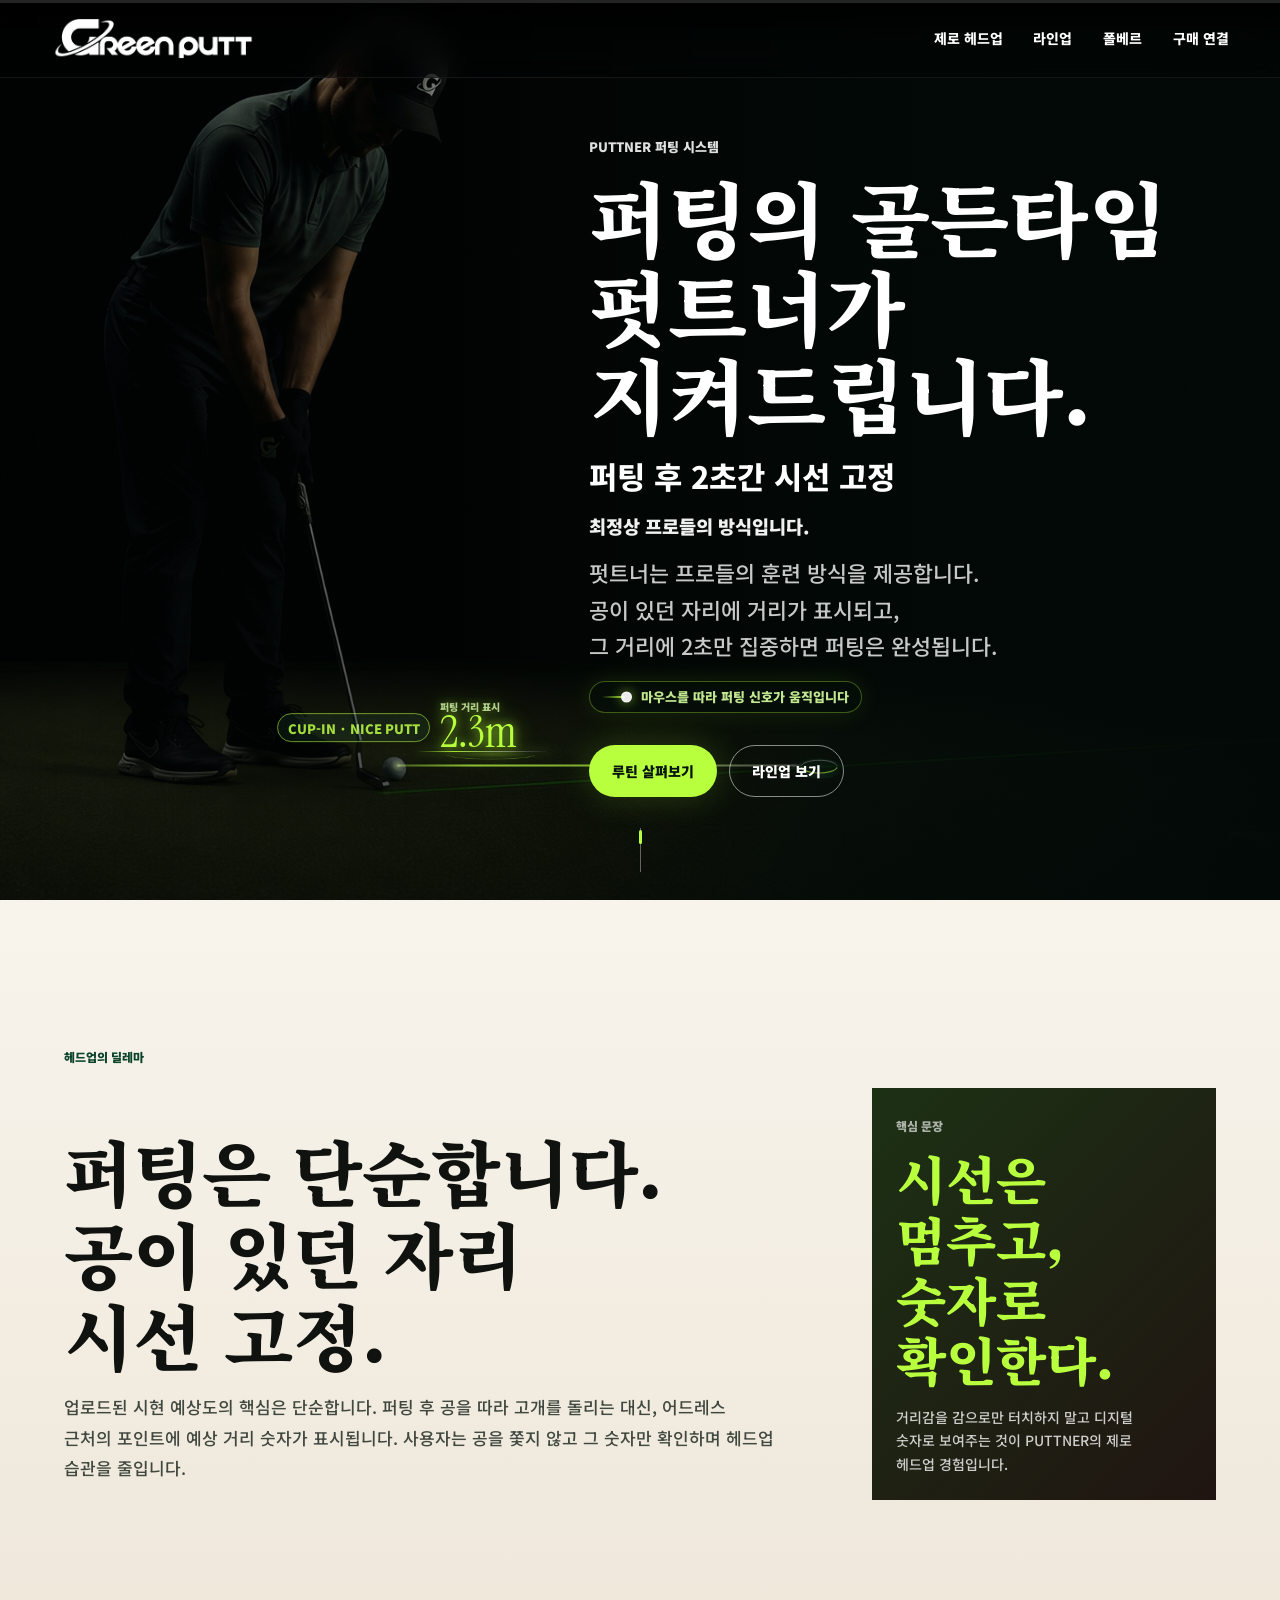
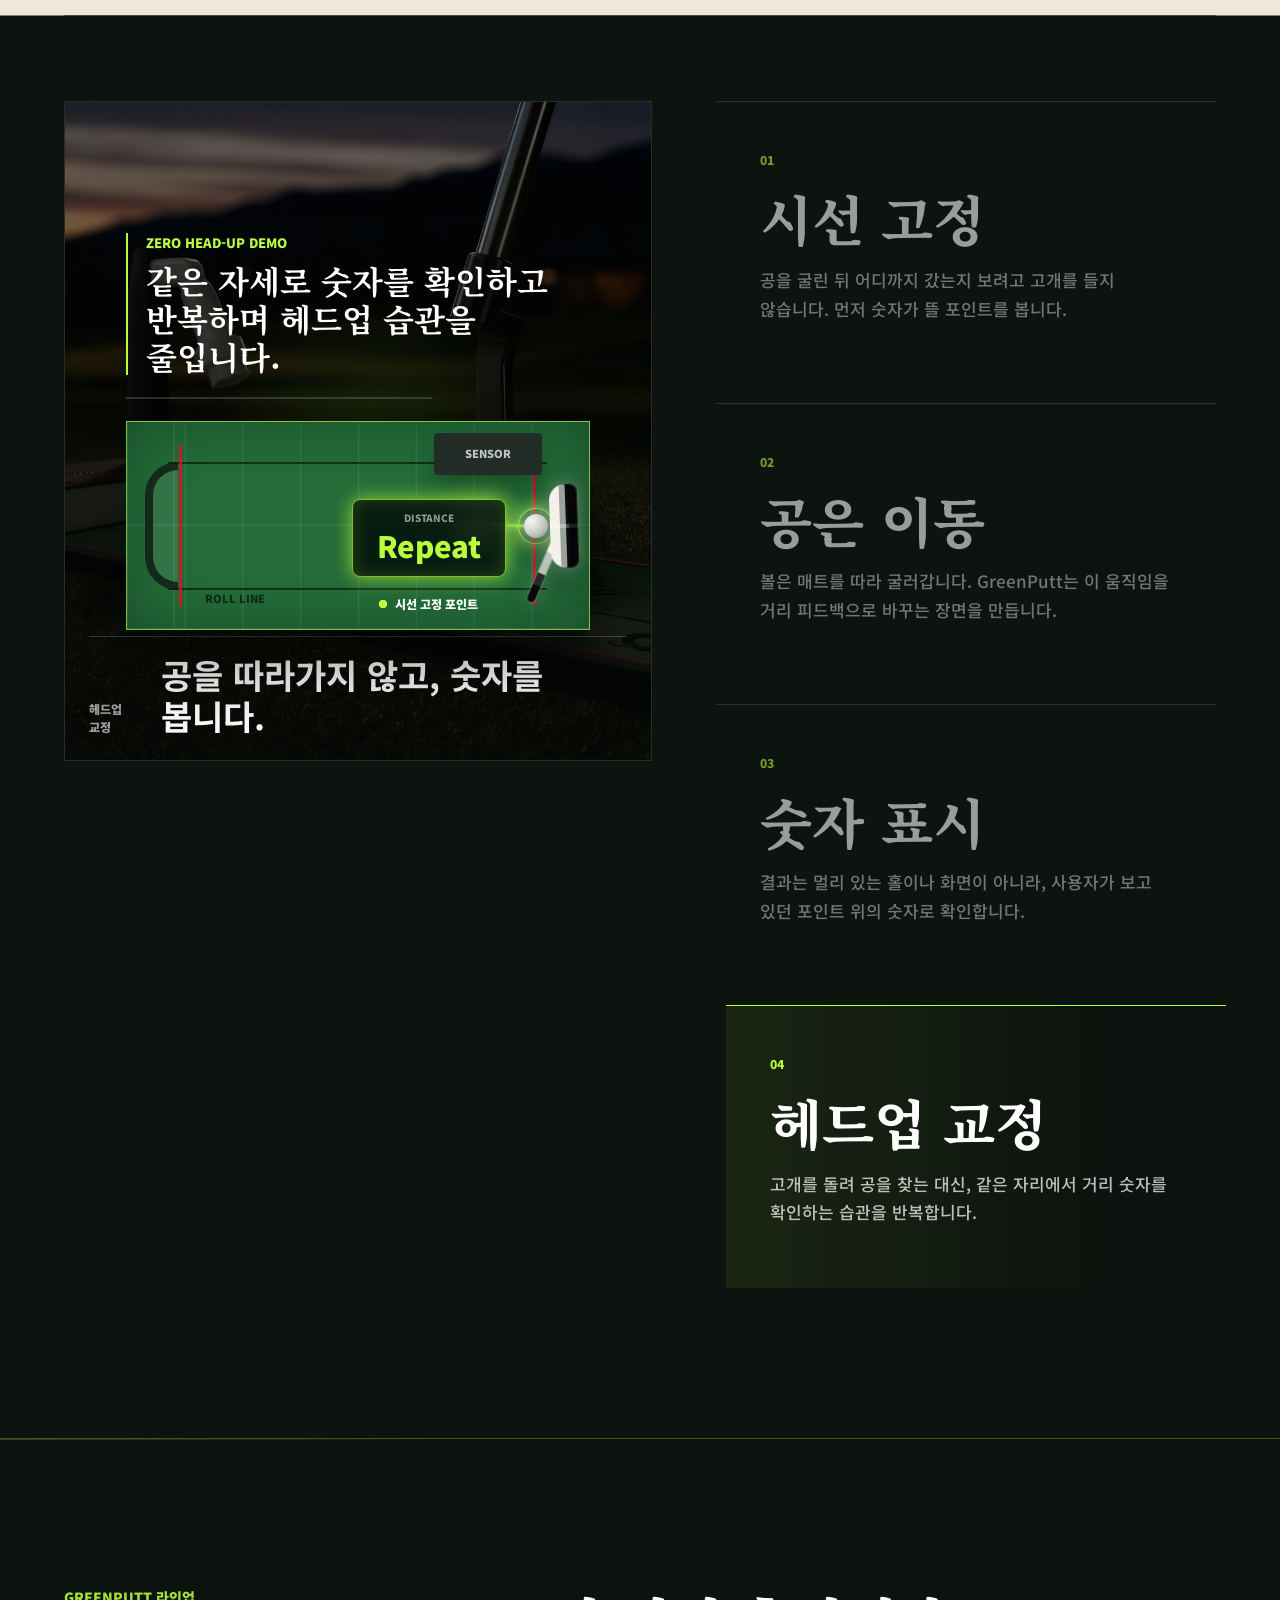
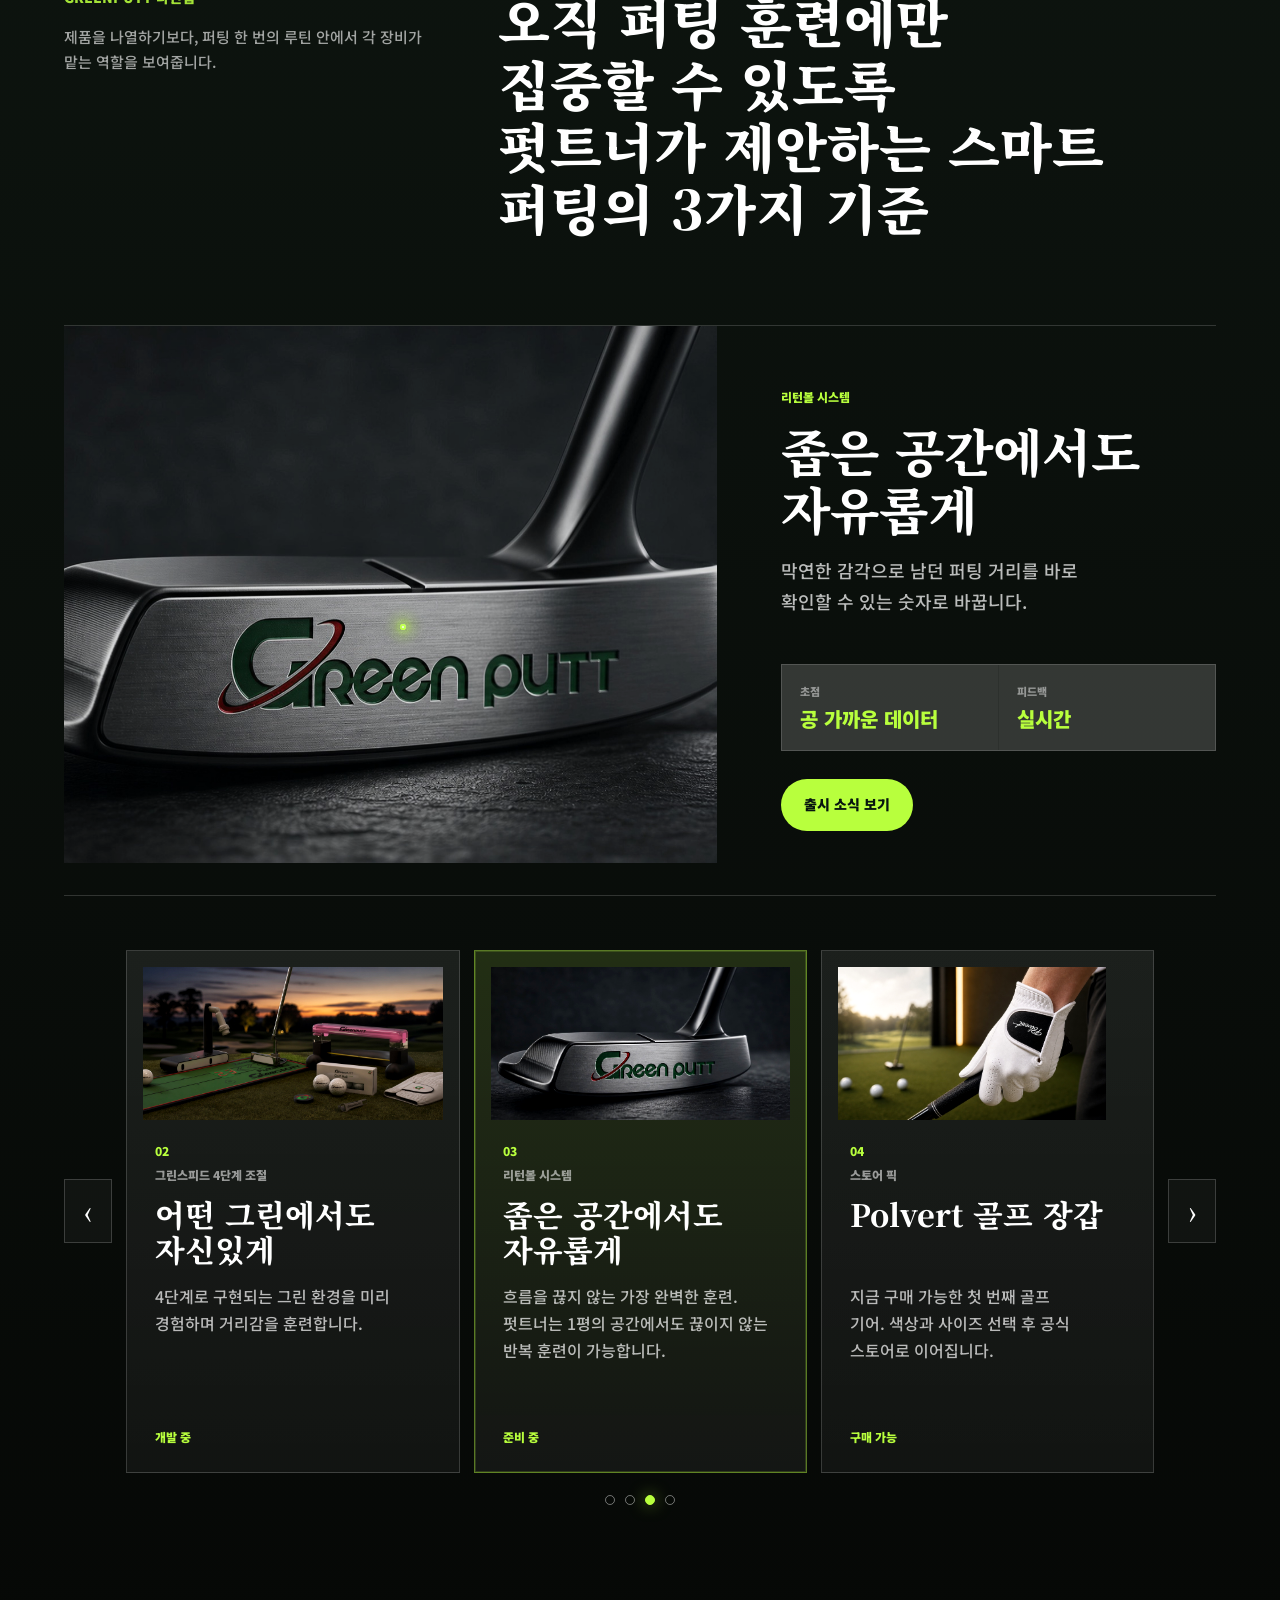
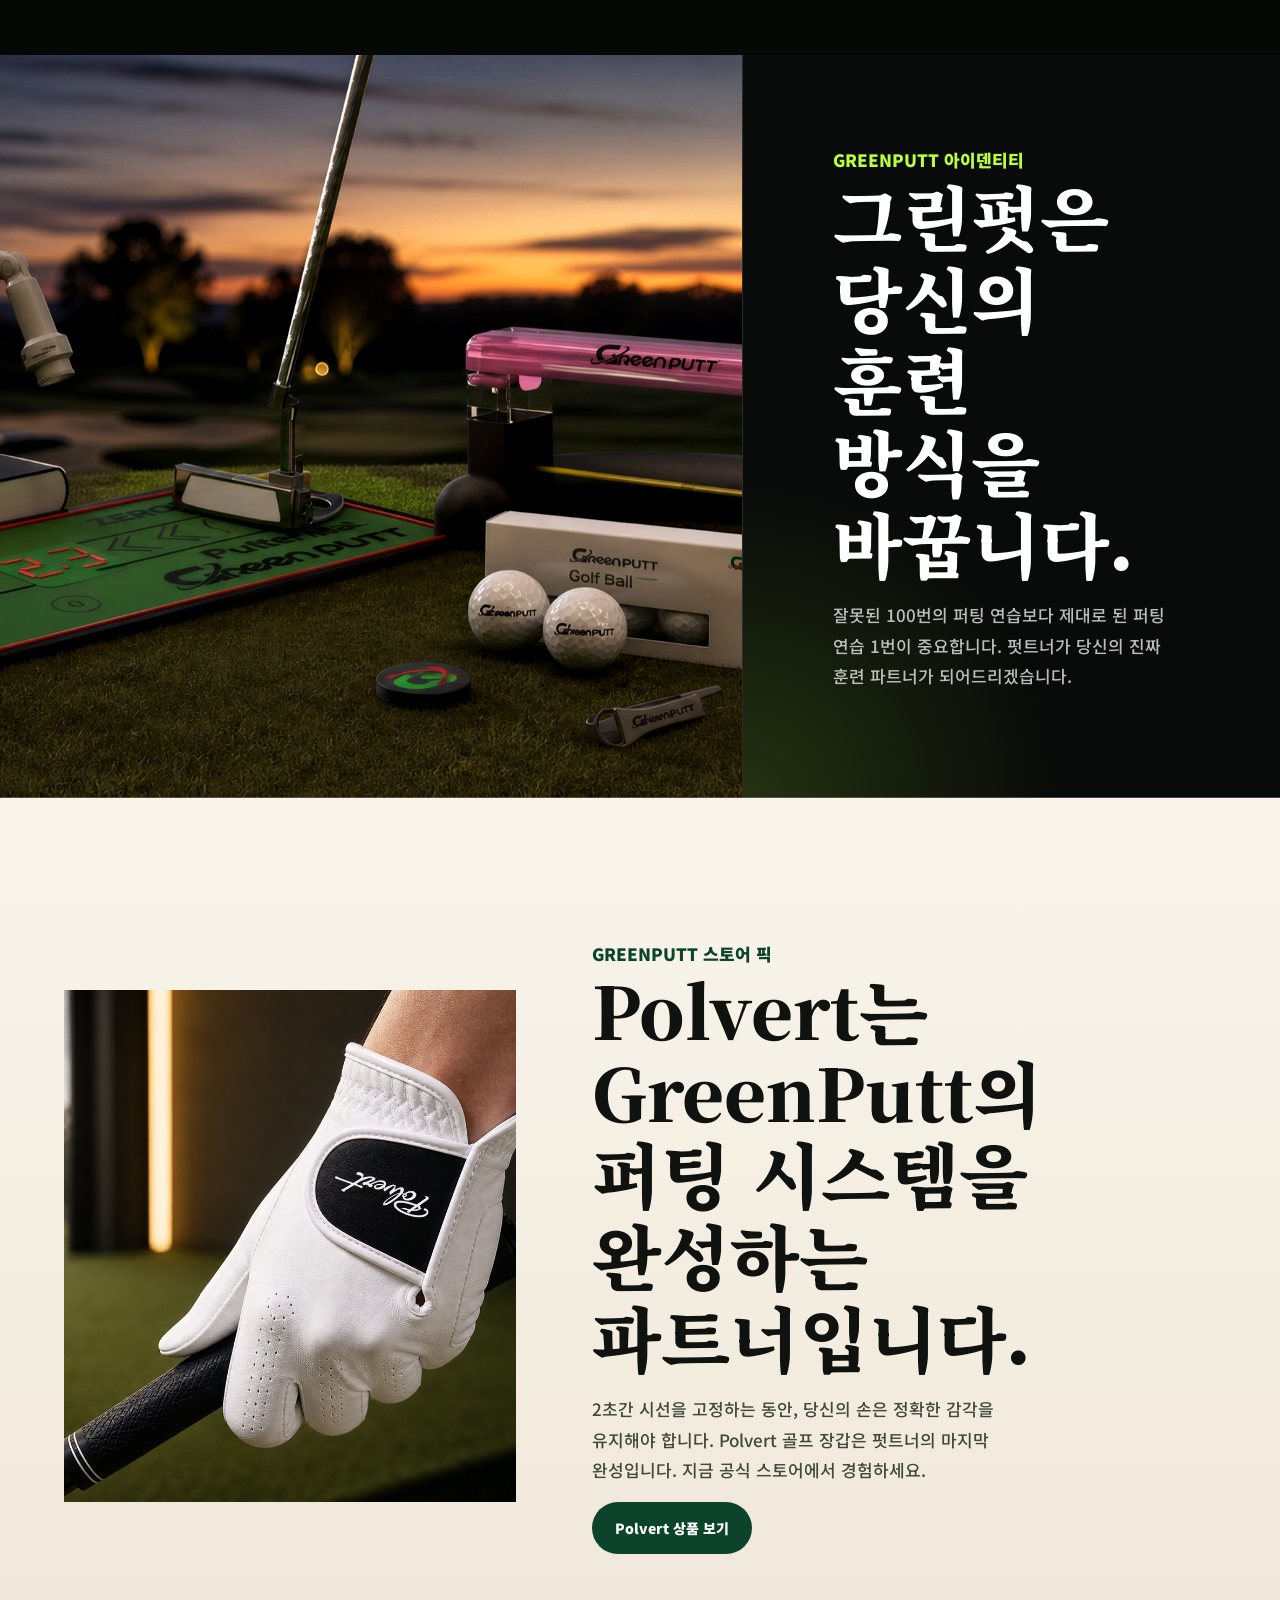
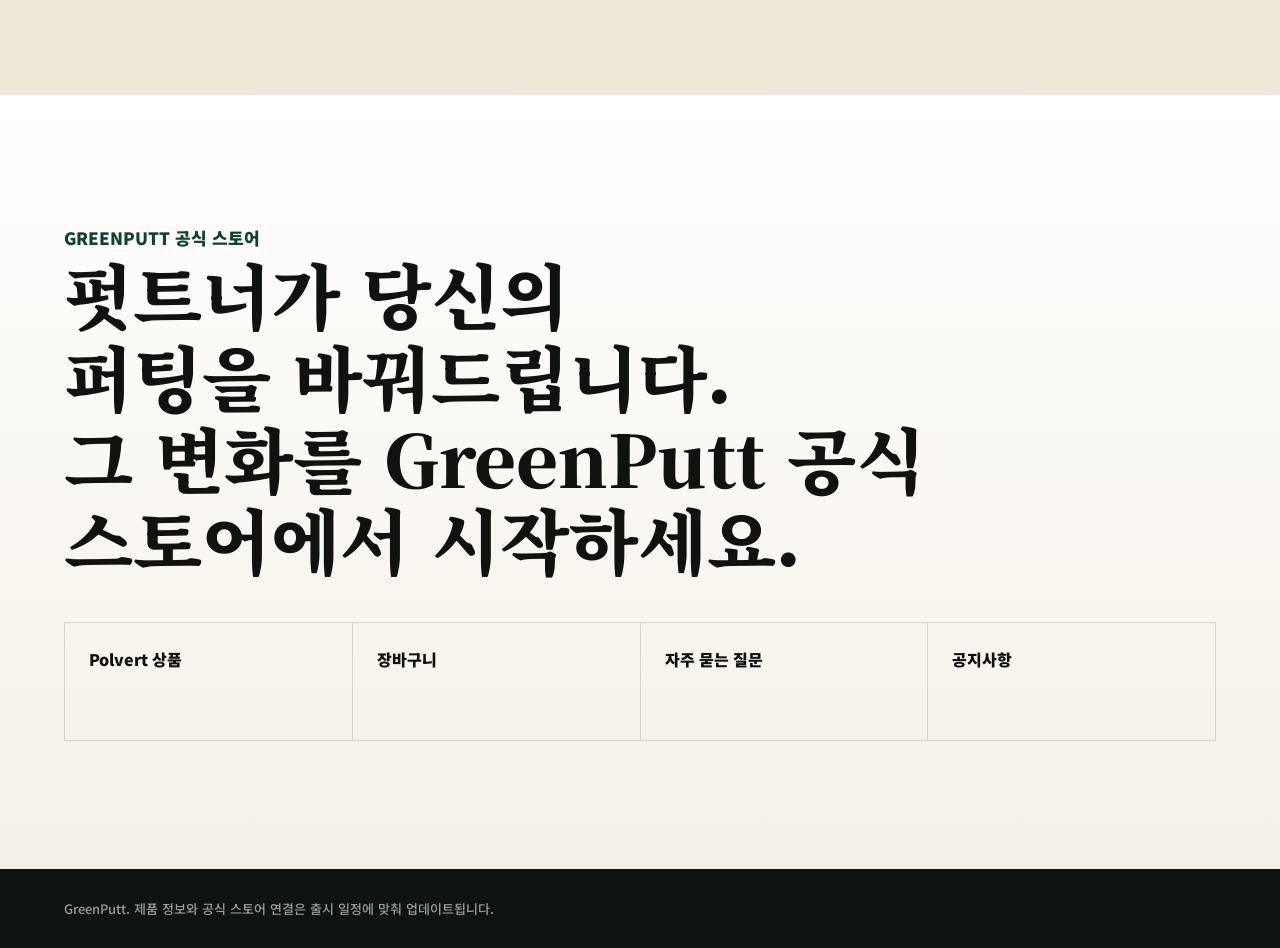
==== commit 8b1cd855: "copy: apply homepage section refinements" ====
--- a/prototype/index.html
+++ b/prototype/index.html
@@ -106,16 +106,15 @@
         <div class="hero-copy">
           <p class="eyebrow">PUTTNER 퍼팅 시스템</p>
           <h1 id="hero-title">
-            <span>고개는 그대로.</span>
-            <span>거리와 방향은</span>
-            <span>몸에 배도록.</span>
+            <span>퍼팅의 골든타임</span>
+            <span>펏트너가 지켜드립니다.</span>
           </h1>
-          <p class="hero-korean">볼이 똑바로 가지 않는 원인은 결국 헤드업입니다.</p>
-          <p class="hero-product-statement">완벽한 펏을 완성하는 펏트너(PUTTNER) 퍼팅 시스템</p>
+          <p class="hero-korean">퍼팅 후 2초간 시선 고정</p>
+          <p class="hero-product-statement">최정상 프로들의 방식입니다.</p>
           <p class="lead">
-            <span class="lead-line">공은 굴러가도, 시선은 제자리에.</span>
-            <span class="lead-line">펏트너는 공이 있던 자리에 퍼팅 거리를 표시해</span>
-            <span class="lead-line">헤드업을 줄이고, 컵인에 가까운 퍼팅 습관을 만듭니다.</span>
+            <span class="lead-line">펏트너는 프로들의 훈련 방식을 제공합니다.</span>
+            <span class="lead-line">공이 있던 자리에 거리가 표시되고,</span>
+            <span class="lead-line">그 거리에 2초만 집중하면 퍼팅은 완성됩니다.</span>
           </p>
           <p class="hero-signal-hint" aria-live="polite">
             <span class="hero-signal-hint-mark" aria-hidden="true"></span>
@@ -136,7 +135,7 @@
 
       <section id="zero-head-up" class="film-story-section">
         <div class="film-story-copy">
-          <p class="section-kicker">작동 원리</p>
+          <p class="section-kicker">헤드업의 딜레마</p>
           <div class="film-story-grid">
             <div>
               <h2>퍼팅은 단순합니다.<br />공이 있던 자리<br />시선 고정.</h2>
@@ -247,7 +246,7 @@
               제품을 나열하기보다, 퍼팅 한 번의 루틴 안에서 각 장비가 맡는 역할을 보여줍니다.
             </p>
           </div>
-          <h2>퍼터, 매트, 피드백 장치가 하나의 루틴으로 이어집니다.</h2>
+          <h2>오직 퍼팅 훈련에만 집중할 수 있도록<br />펏트너가 제안하는 스마트 퍼팅의 3가지 기준</h2>
         </div>
         <div class="system-stage" aria-live="polite">
           <div class="system-stage-media">
@@ -262,9 +261,9 @@
           </div>
           <div class="system-stage-copy">
             <p class="eyebrow" id="stage-label">핵심 루틴</p>
-            <h3 id="stage-title">제로 헤드업 어시스턴트</h3>
+            <h3 id="stage-title">골든타임 시스템</h3>
             <p id="stage-description">
-              공 가까이에 거리 피드백을 남겨, 퍼팅 뒤에도 시선이 쉽게 흔들리지 않도록 돕습니다.
+              공이 있던 자리에 거리가 표시됩니다. 당신의 시선은 아무런 노력 없이 자연스럽게 그곳에 머뭅니다.
             </p>
             <dl class="stage-data" aria-label="선택한 제품 피드백 정보">
               <div>
@@ -296,10 +295,10 @@
         />
         <div>
           <p class="eyebrow">GreenPutt 아이덴티티</p>
-          <h2>연습의 중심을 화면이 아니라 공 앞에 둡니다.</h2>
+          <h2>그린펏은 당신의 훈련 방식을 바꿉니다.</h2>
           <p>
-            매트, 거리 피드백 장치, 퍼터, 장갑까지. GreenPutt는 장비를 나열하기보다
-            퍼팅이 좋아지는 한 번의 루틴을 설계합니다.
+            잘못된 100번의 퍼팅 연습보다 제대로 된 퍼팅 연습 1번이 중요합니다.
+            펏트너가 당신의 진짜 훈련 파트너가 되어드리겠습니다.
           </p>
         </div>
       </section>
@@ -315,10 +314,10 @@
         </div>
         <div class="storepick-copy">
           <p class="eyebrow">GreenPutt 스토어 픽</p>
-          <h2><span>Polvert는 GreenPutt이 고른</span><span>첫 번째 골프 기어입니다.</span></h2>
+          <h2><span>Polvert는 GreenPutt의</span><span>퍼팅 시스템을 완성하는 파트너입니다.</span></h2>
           <p>
-            퍼팅 시스템이 완성되는 동안에도, 그립을 잡는 손의 감각은 오늘 바로 바꿀 수 있습니다.
-            Polvert는 지금 구매 가능한 프리미엄 장갑 라인업으로 공식 스토어에서 이어집니다.
+            2초간 시선을 고정하는 동안, 당신의 손은 정확한 감각을 유지해야 합니다.
+            Polvert 골프 장갑은 펏트너의 마지막 완성입니다. 지금 공식 스토어에서 경험하세요.
           </p>
           <a class="button dark" href="https://greenputt.kr/all_products/?idx=77">Polvert 상품 보기</a>
         </div>
@@ -326,7 +325,7 @@
 
       <section id="bridge" class="bridge-section">
         <p class="eyebrow">GreenPutt 공식 스토어</p>
-        <h2>제품 정보는 GreenPutt에서, 구매는 공식 스토어에서 이어집니다.</h2>
+        <h2>펏트너가 당신의 퍼팅을 바꿔드립니다.<br />그 변화를 GreenPutt 공식 스토어에서 시작하세요.</h2>
         <div id="support-links" class="support-links"></div>
       </section>
     </main>
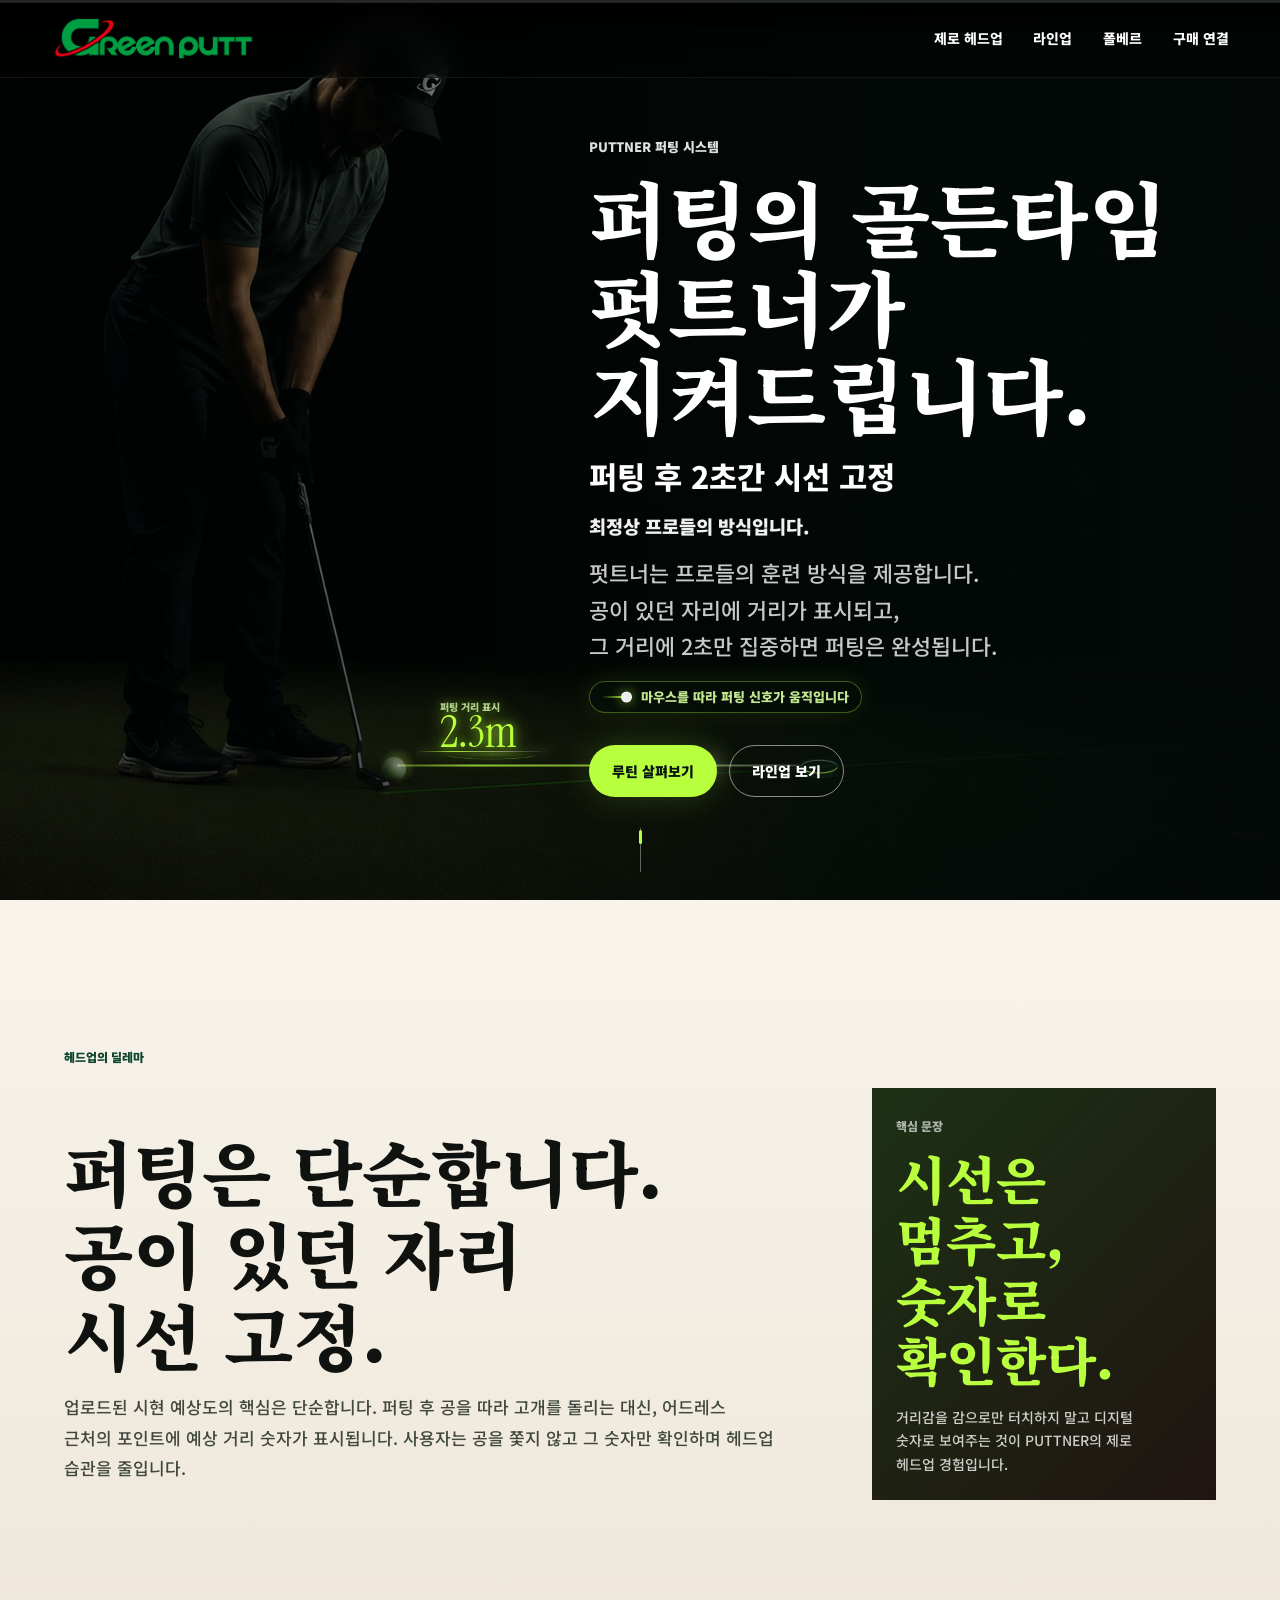
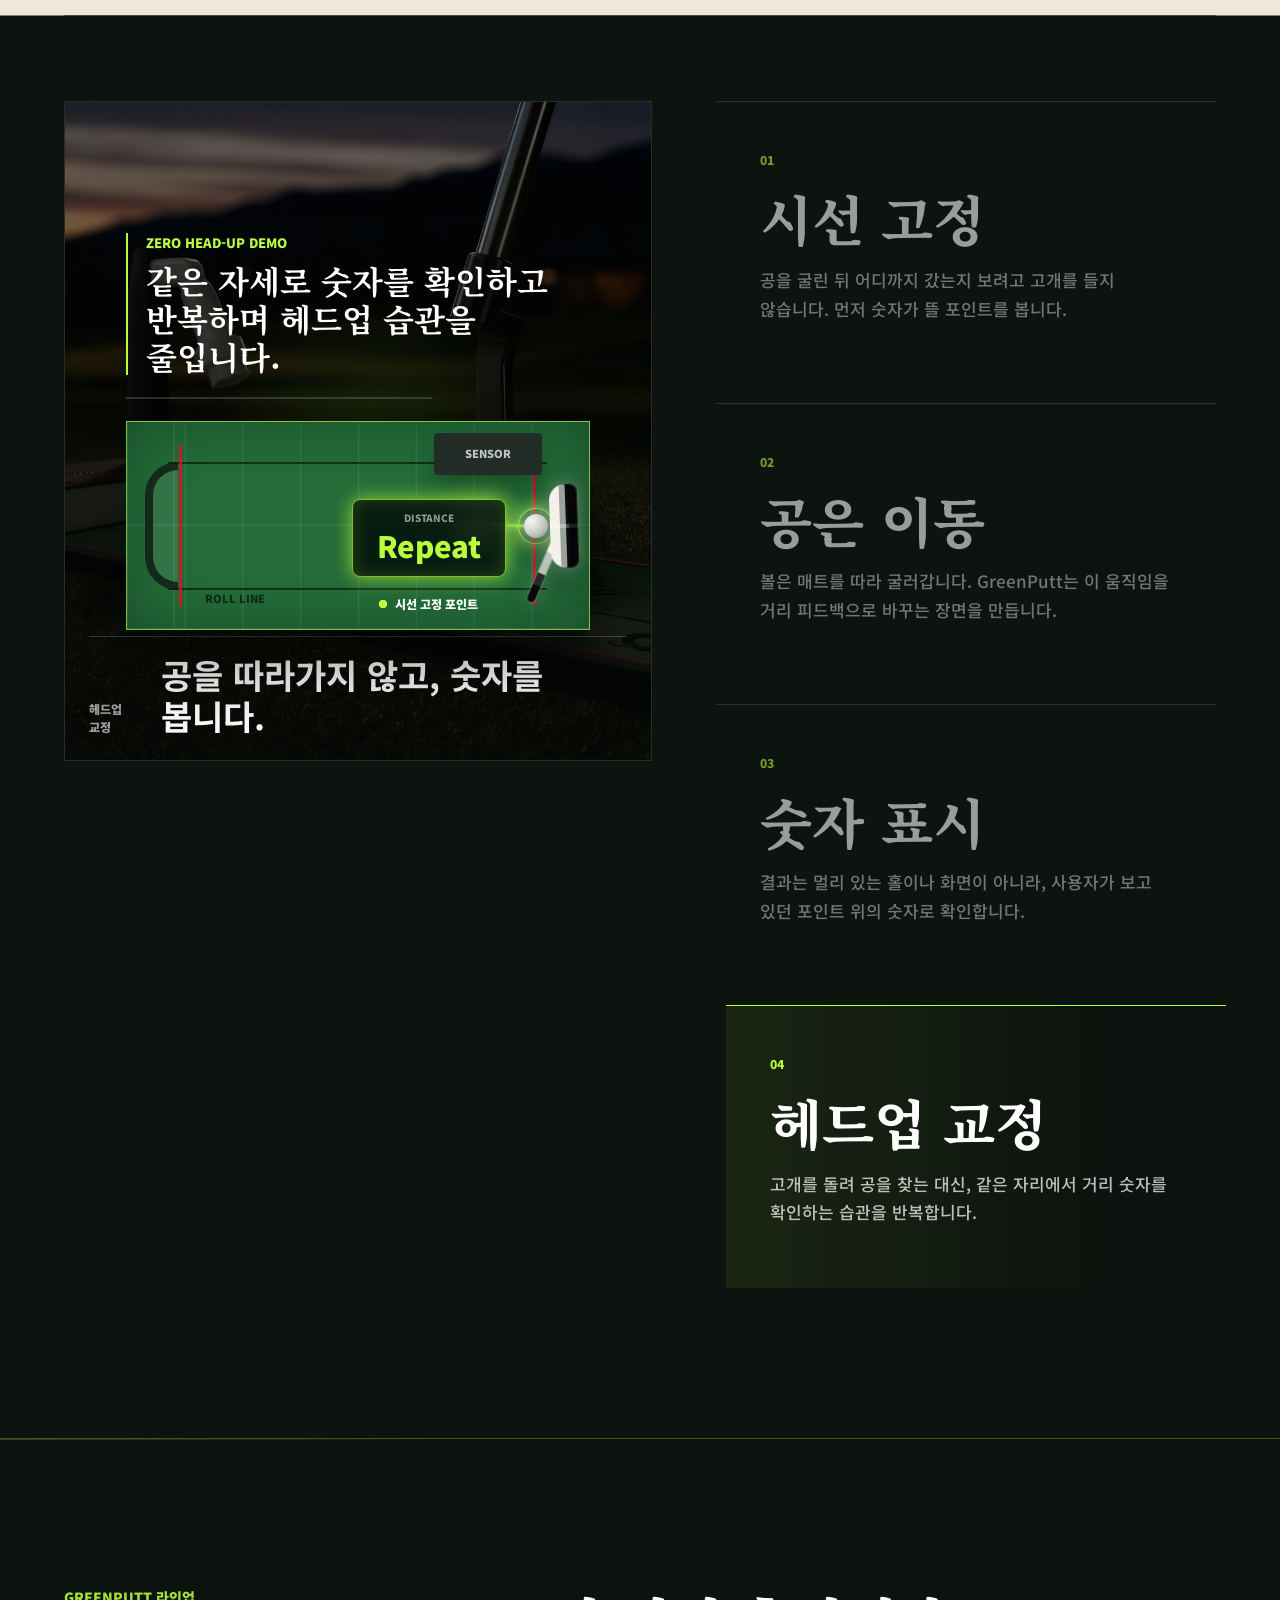
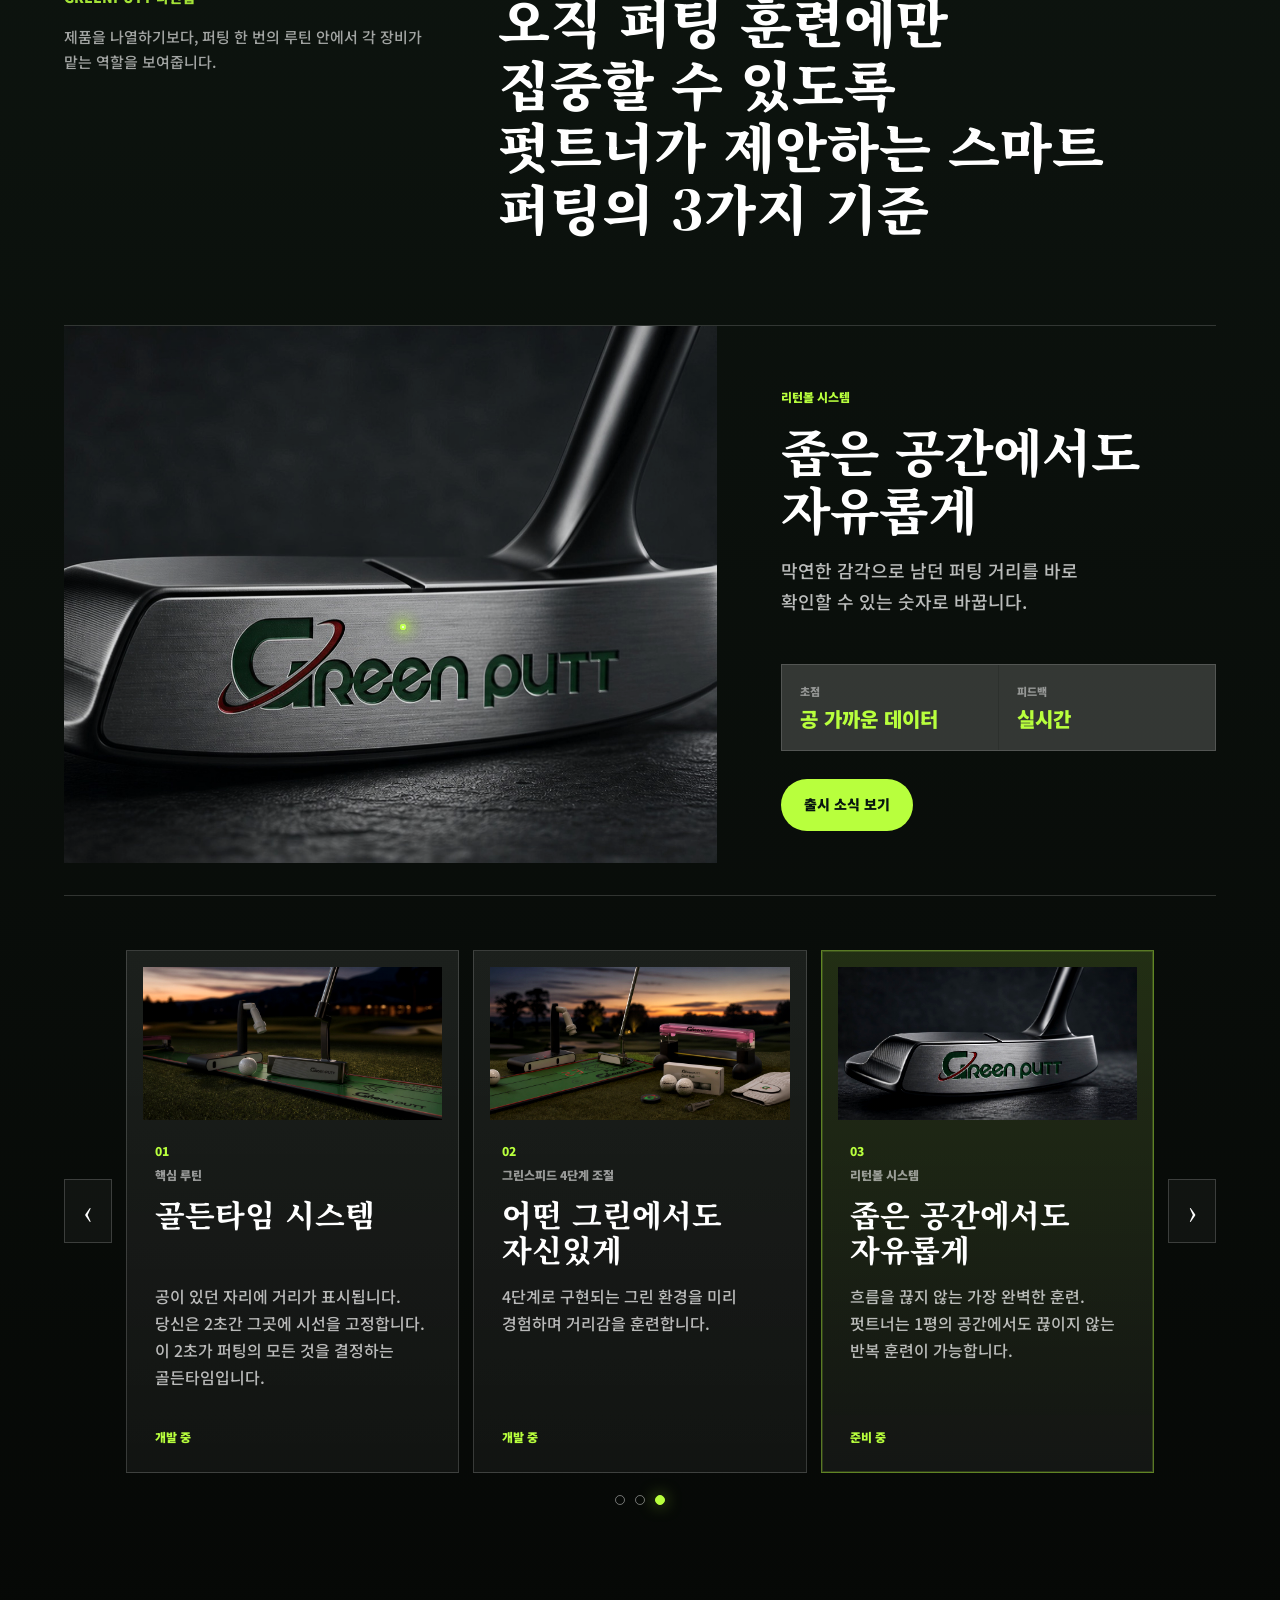
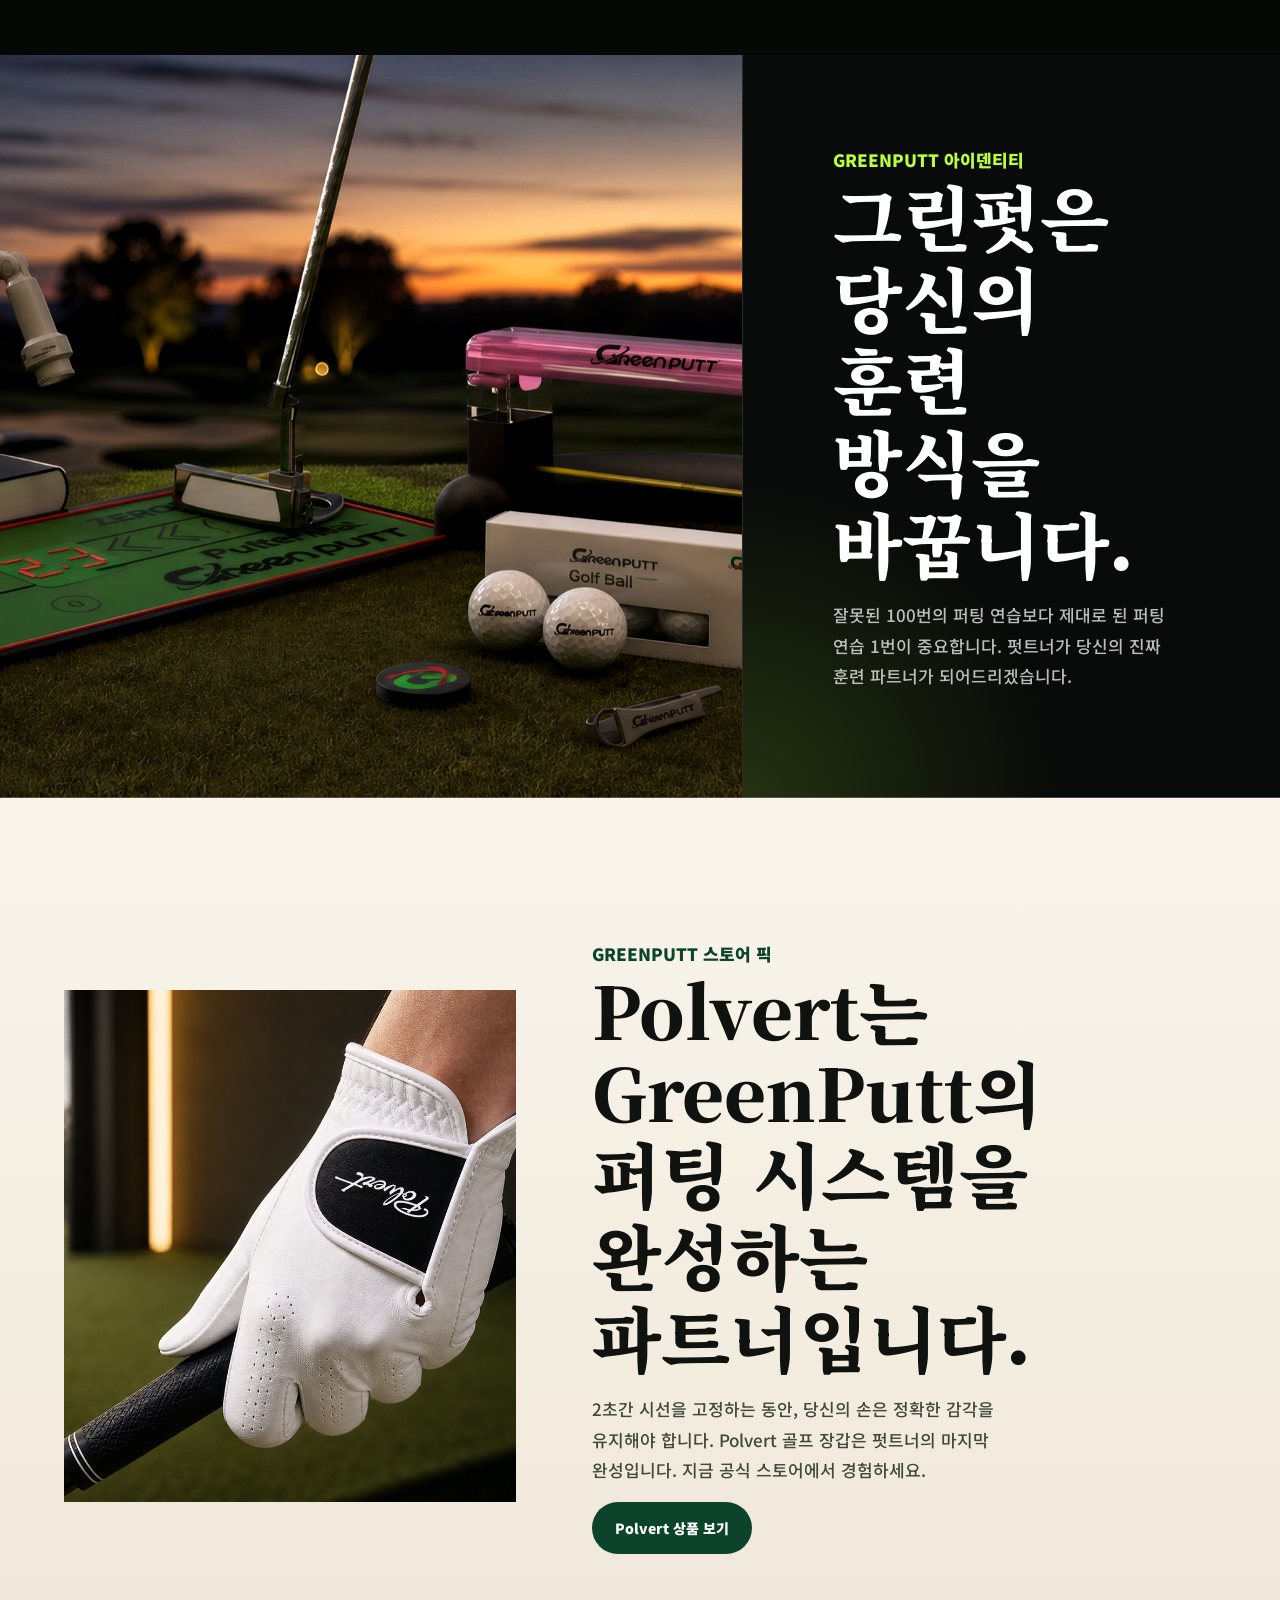
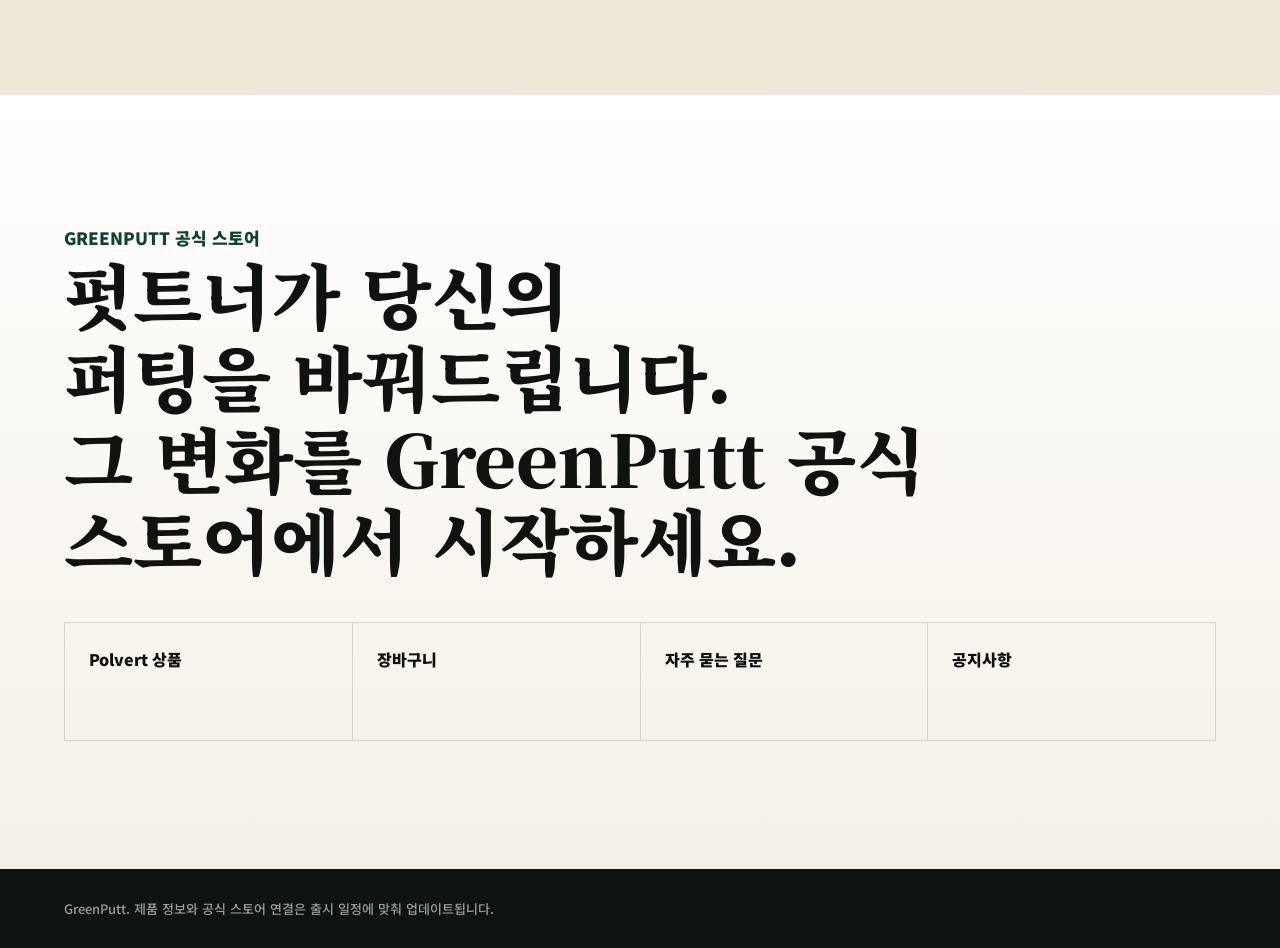
==== commit 431ef8df: "fix: trim lineup and update header logo" ====
--- a/prototype/index.html
+++ b/prototype/index.html
@@ -61,7 +61,7 @@
 
     <header class="site-header" aria-label="GreenPutt 주요 내비게이션">
       <a class="brand" href="#top" aria-label="GreenPutt 홈">
-        <img src="./assets/greenputt-logo.png" alt="GreenPutt" />
+        <img src="./assets/greenputt-logo-transparent-20260121.png" alt="GreenPutt" />
       </a>
       <nav class="primary-nav" aria-label="주요 메뉴">
         <a href="#zero-head-up">제로 헤드업</a>
--- a/prototype/styles.css
+++ b/prototype/styles.css
@@ -91,7 +91,6 @@
 .brand {
   width: clamp(138px, 16vw, 220px);
   flex: 0 0 auto;
-  filter: brightness(0) invert(1);
 }
 
 .primary-nav {
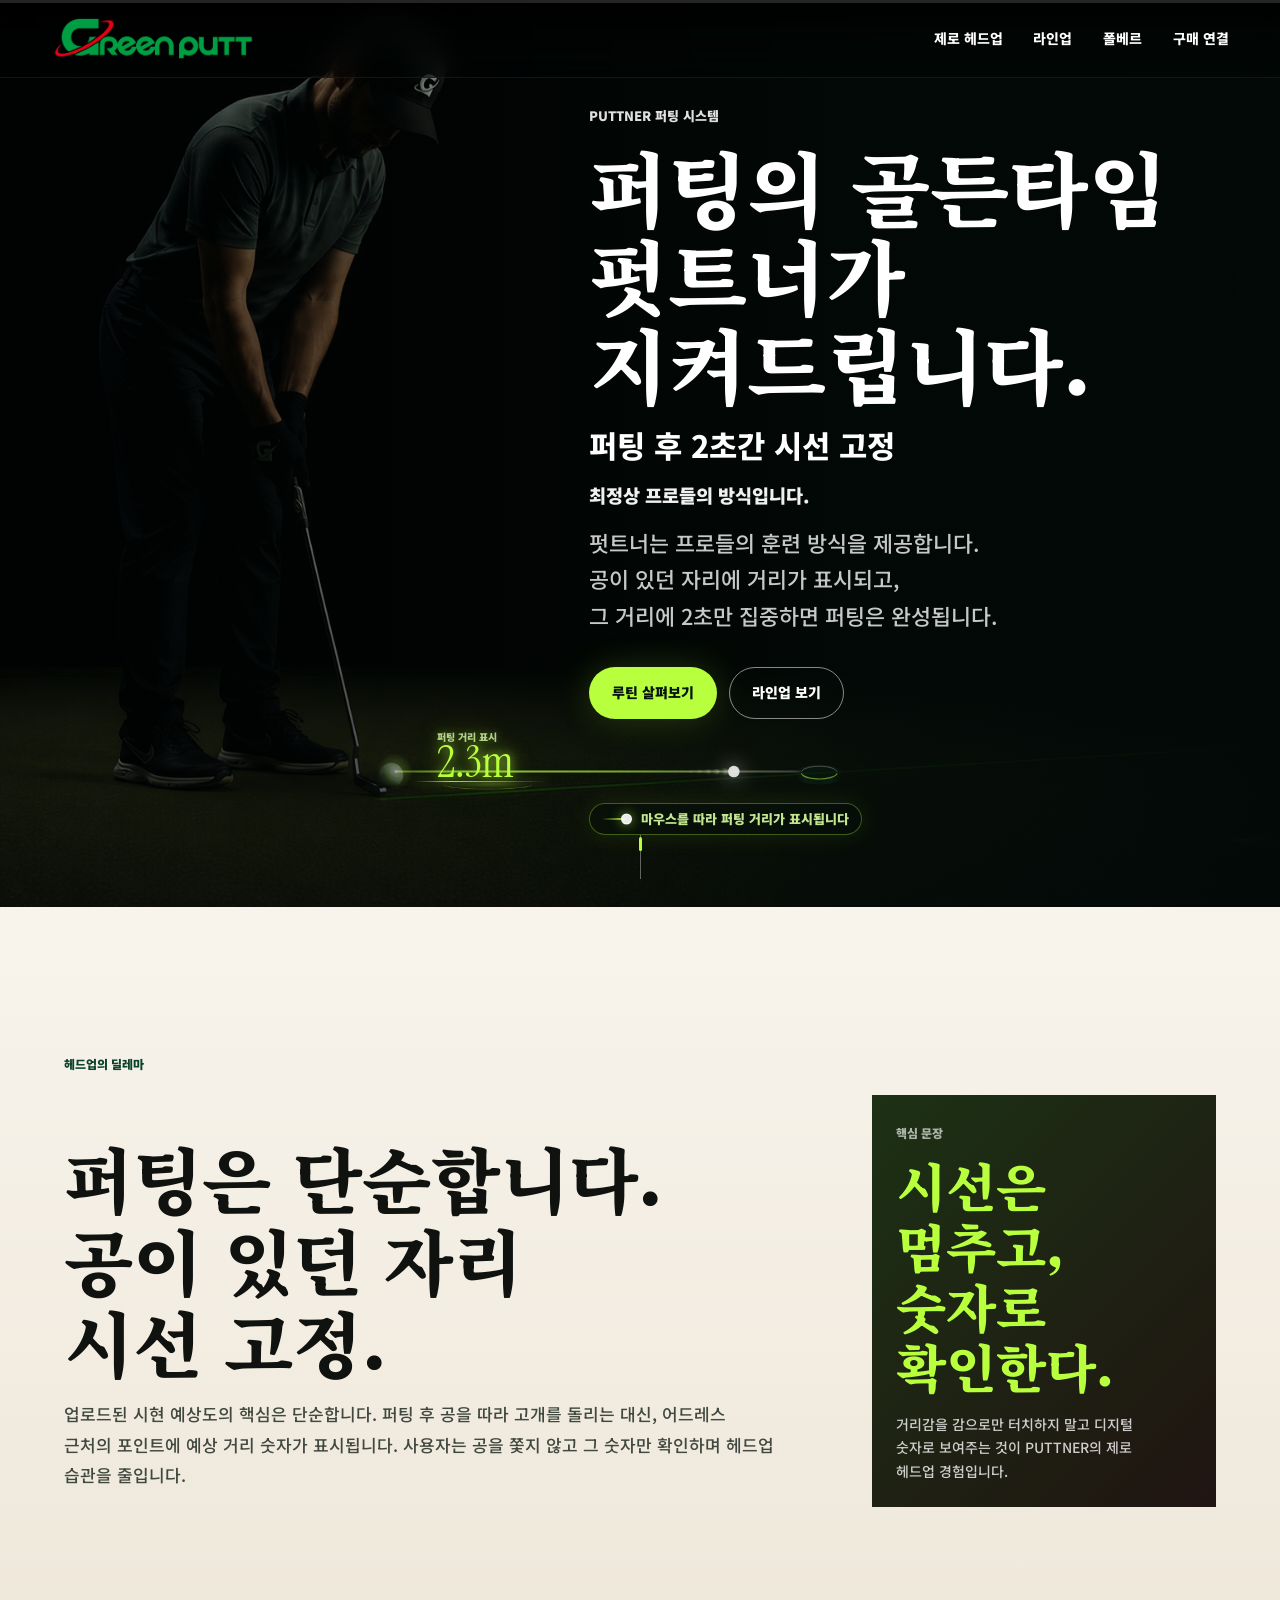
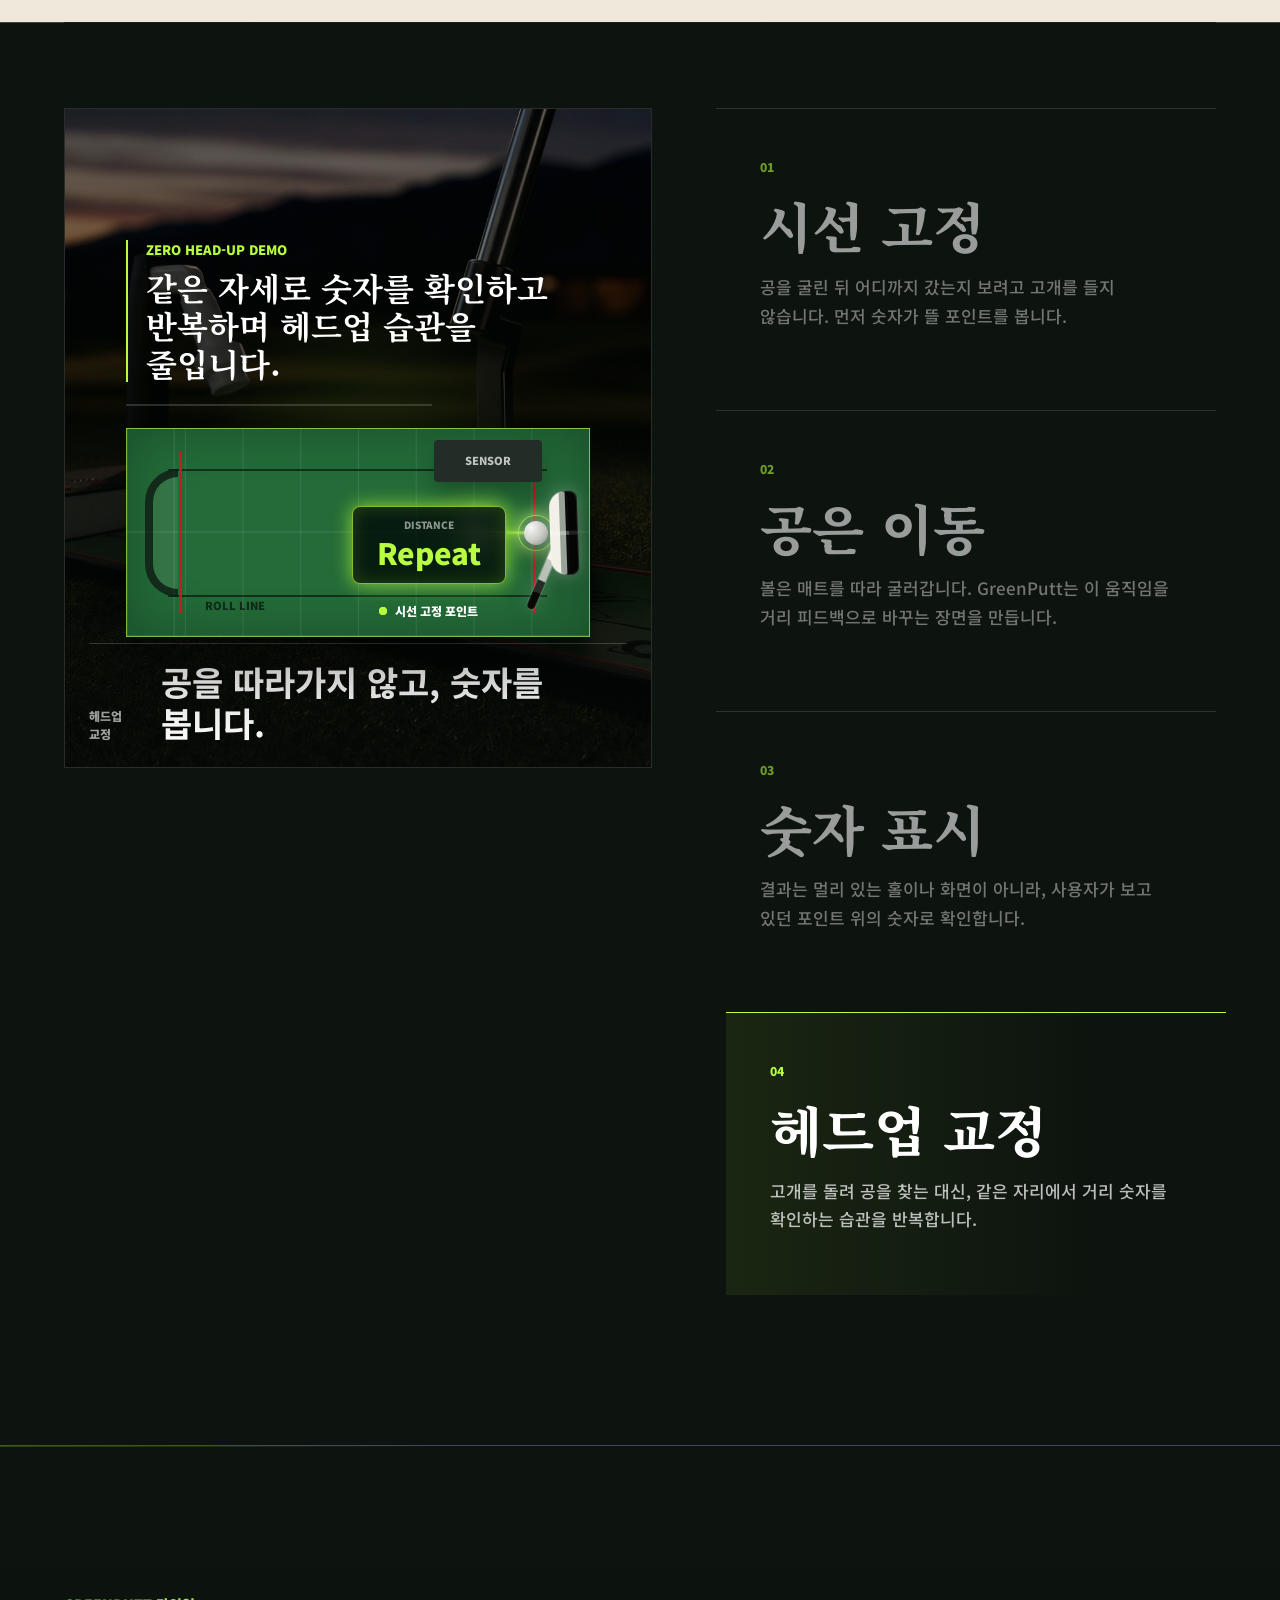
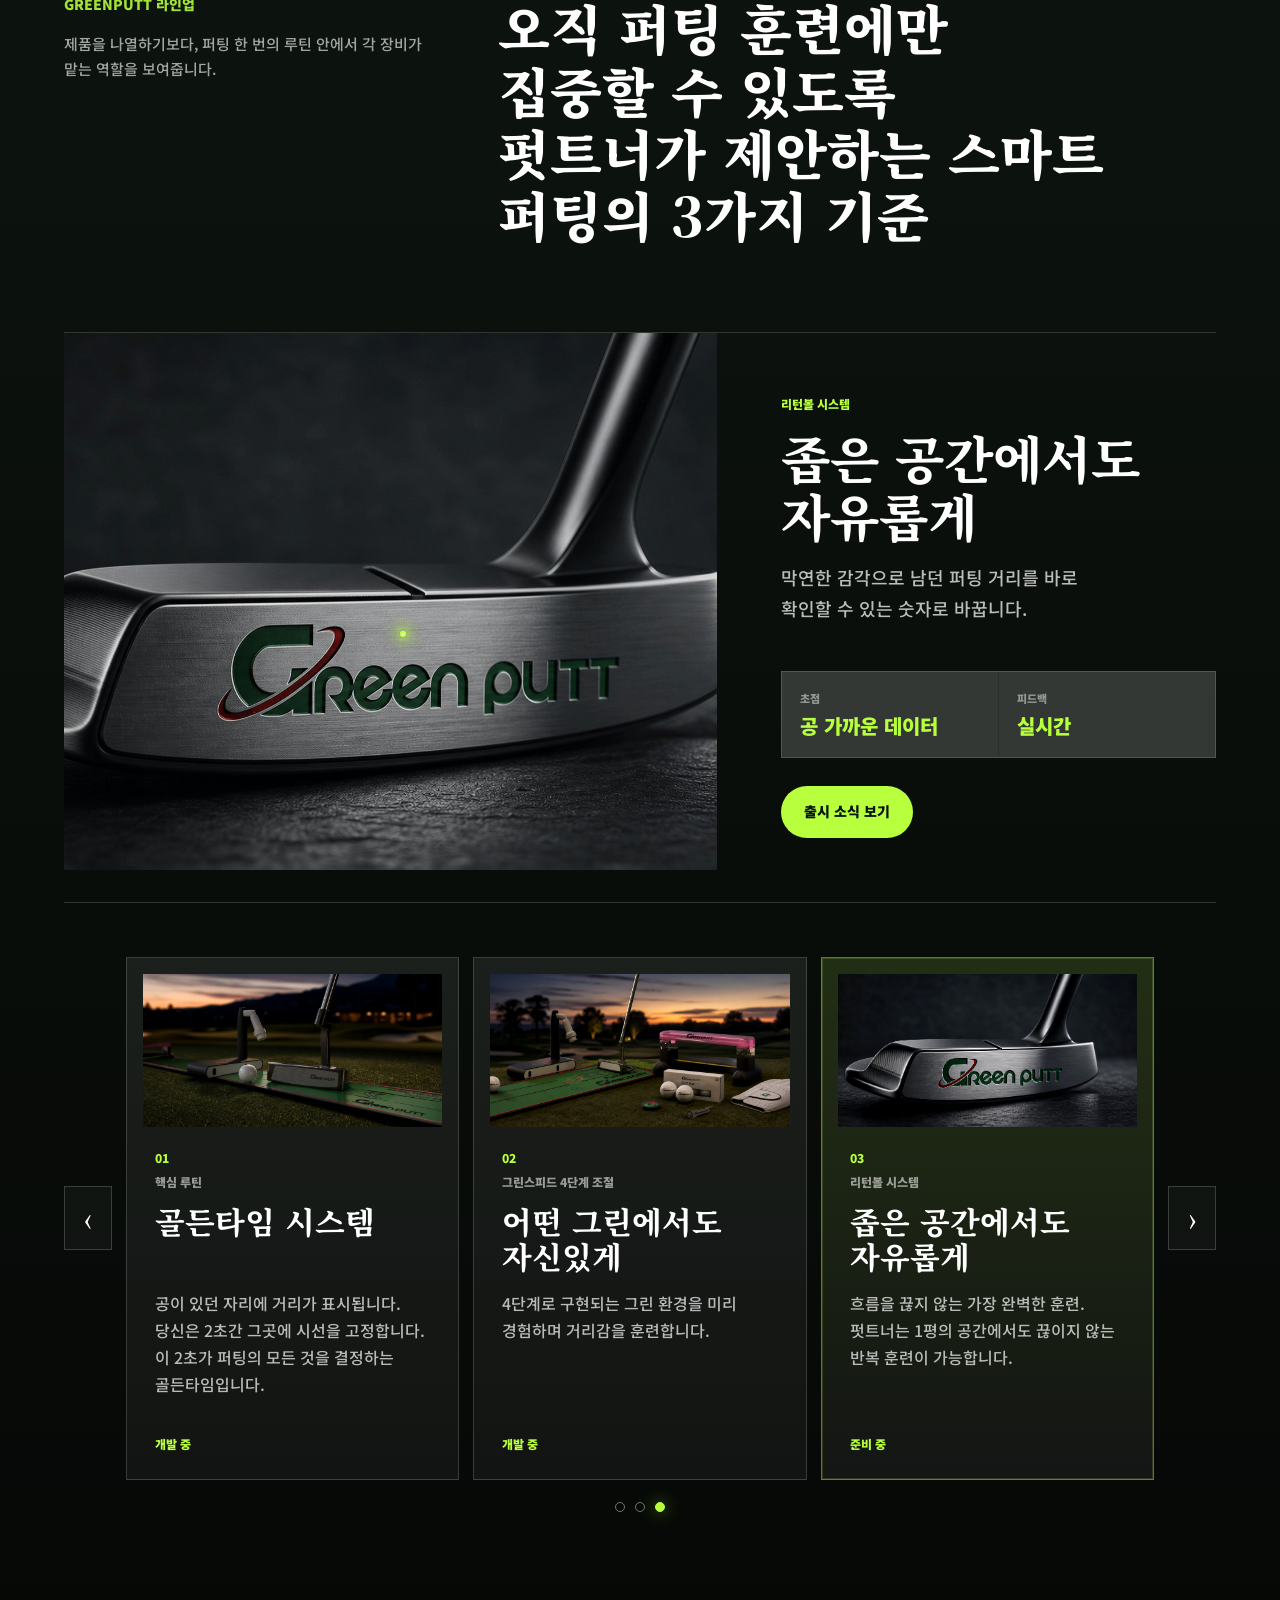
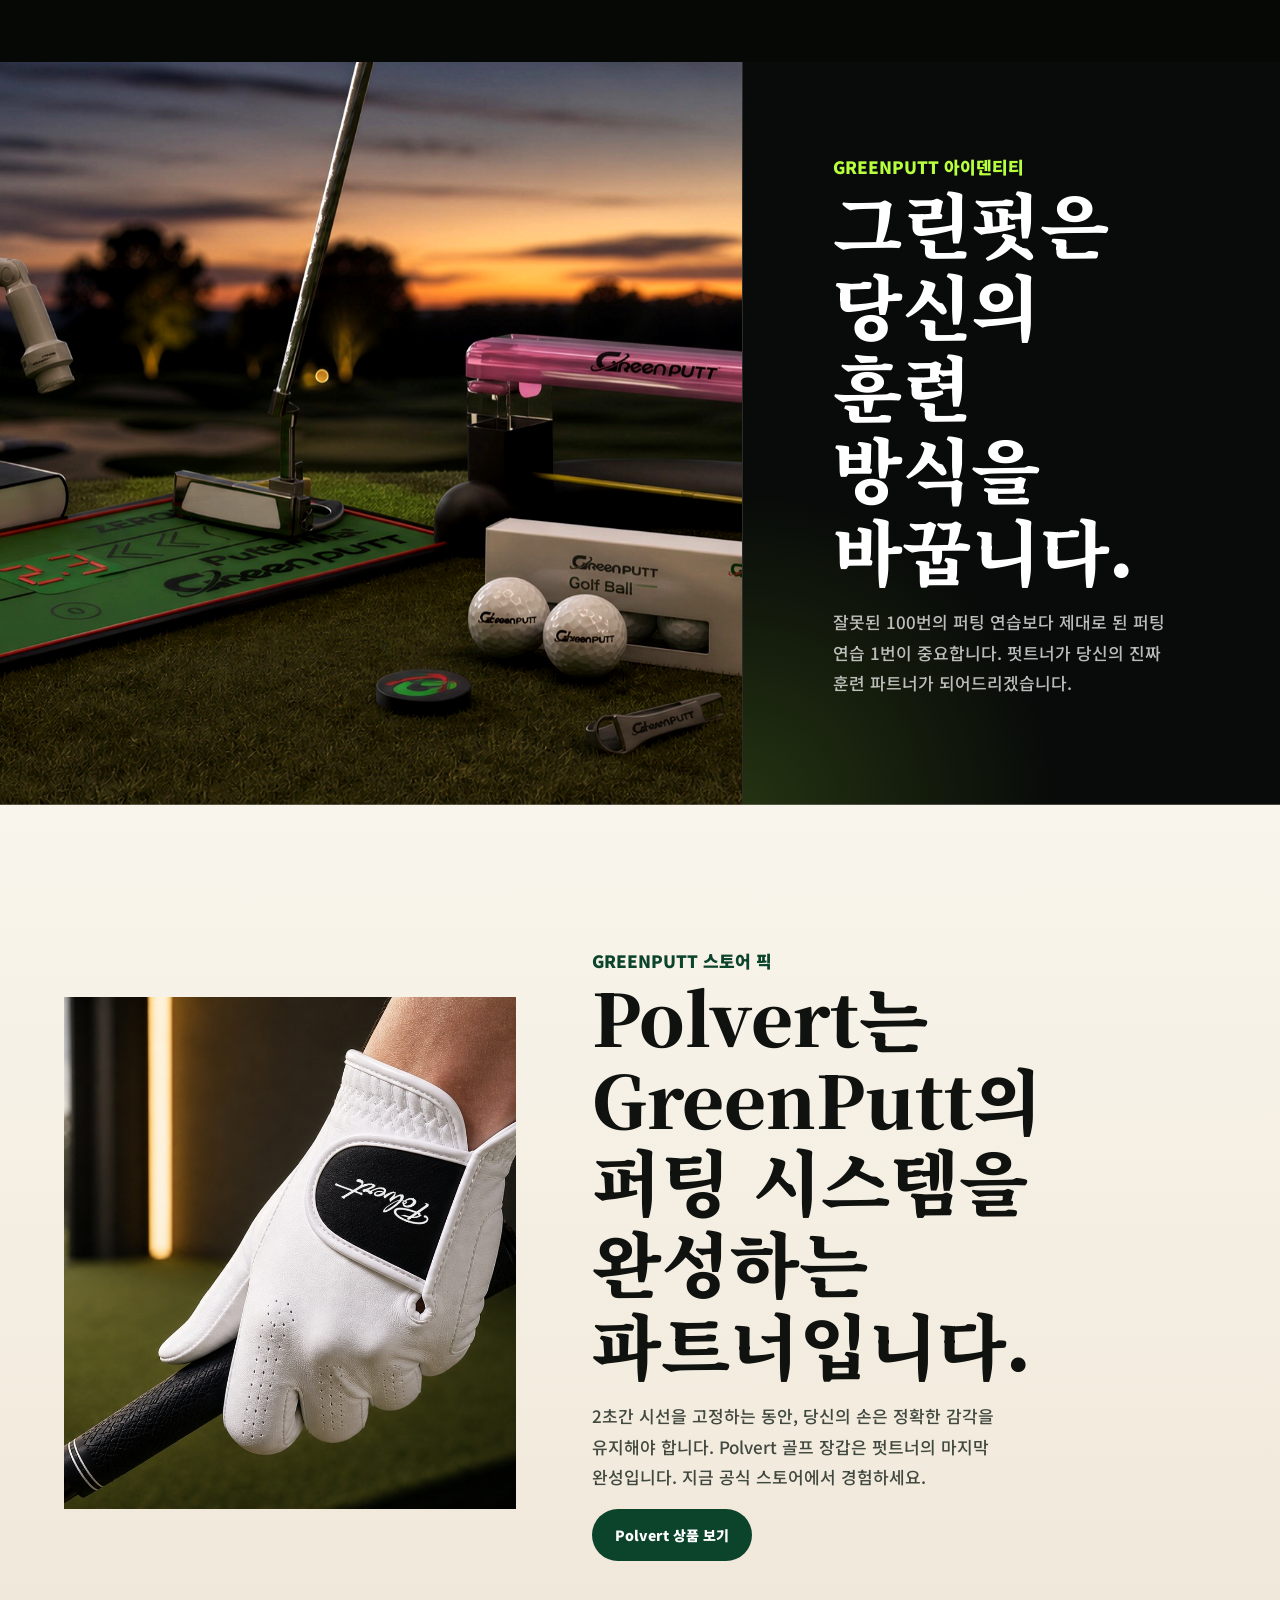
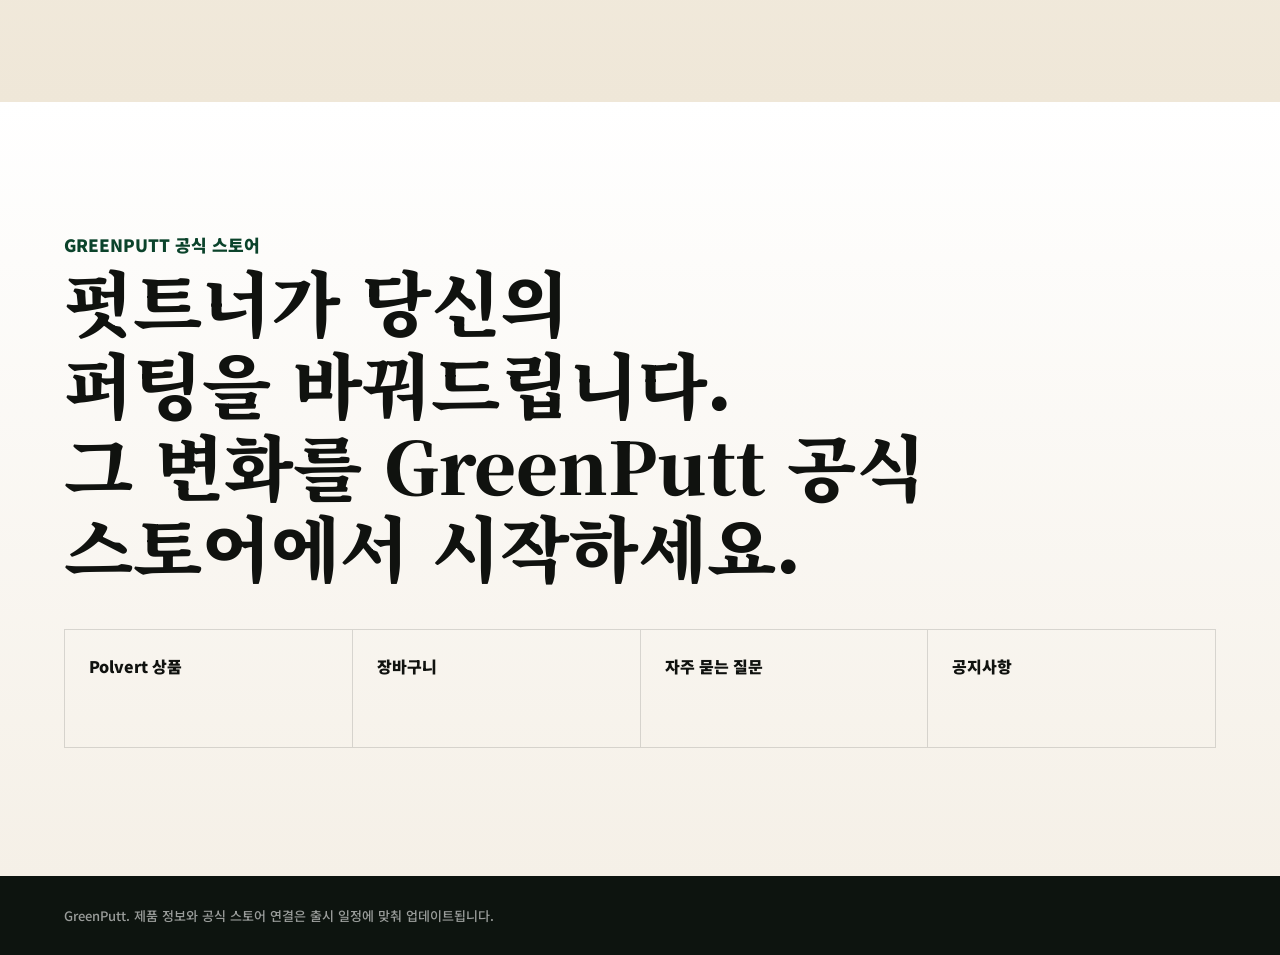
==== commit 432cfb64: "fix: align hero signal controls" ====
--- a/prototype/index.html
+++ b/prototype/index.html
@@ -116,17 +116,16 @@
             <span class="lead-line">공이 있던 자리에 거리가 표시되고,</span>
             <span class="lead-line">그 거리에 2초만 집중하면 퍼팅은 완성됩니다.</span>
           </p>
-          <p class="hero-signal-hint" aria-live="polite">
-            <span class="hero-signal-hint-mark" aria-hidden="true"></span>
-            <span class="hero-signal-hint-desktop">마우스를 따라 퍼팅 신호가 움직입니다</span>
-            <span class="hero-signal-hint-touch">터치하면 퍼팅 신호가 반응합니다</span>
-          </p>
           <div class="hero-lower">
             <div class="hero-actions">
               <a class="button primary" href="#zero-head-up">루틴 살펴보기</a>
               <a class="button ghost" href="#system">라인업 보기</a>
             </div>
           </div>
+          <p class="hero-signal-hint" aria-live="polite">
+            <span class="hero-signal-hint-mark" aria-hidden="true"></span>
+            <span>마우스를 따라 퍼팅 거리가 표시됩니다</span>
+          </p>
         </div>
         <a class="scroll-cue" href="#zero-head-up" aria-label="제로 헤드업 이야기로 이동">
           <span></span>
--- a/prototype/styles.css
+++ b/prototype/styles.css
@@ -176,6 +176,8 @@
 
 .hero-copy {
   position: relative;
+  --hero-action-gap: clamp(24px, 3.6vh, 34px);
+  --hero-motion-gap: clamp(84px, 8vh, 96px);
   z-index: 4;
   display: flex;
   min-height: calc(var(--app-vh, 1vh) * 100);
@@ -325,7 +327,7 @@
   align-items: center;
   width: max-content;
   max-width: 100%;
-  margin: 16px 0 0;
+  margin: var(--hero-motion-gap) 0 0;
   padding: 7px 12px;
   border: 1px solid rgba(184, 255, 61, 0.32);
   border-radius: 999px;
@@ -373,23 +375,44 @@
   box-shadow: 0 0 12px rgba(184, 255, 61, 0.62);
 }
 
-.hero-signal-hint-touch {
-  display: none;
-}
-
 .hero-lower {
   display: grid;
   grid-template-columns: minmax(250px, 1fr) auto;
   gap: 18px;
   align-items: center;
   width: min(680px, 100%);
-  margin-top: 32px;
+  margin-top: var(--hero-action-gap);
 }
 
 .hero-actions {
   display: flex;
   flex-wrap: wrap;
   gap: 12px;
+}
+
+@media (min-width: 1181px) and (max-height: 860px) {
+  .hero-copy {
+    --hero-action-gap: 24px;
+    --hero-motion-gap: 84px;
+    padding-top: 96px;
+    padding-bottom: 132px;
+  }
+
+  .hero-copy h1 {
+    margin-top: 14px;
+    font-size: clamp(46px, 5.8vw, 82px);
+    line-height: 1.05;
+  }
+
+  .hero-korean,
+  .hero-product-statement {
+    margin-top: 14px;
+  }
+
+  .lead {
+    margin-top: 12px;
+    line-height: 1.58;
+  }
 }
 
 .button {
@@ -586,26 +609,6 @@
   52% {
     opacity: 1;
     transform: translateY(-50%) scaleX(1);
-  }
-}
-
-@media (hover: none), (pointer: coarse) {
-  .hero-signal-hint-desktop {
-    display: none;
-  }
-
-  .hero-signal-hint-touch {
-    display: inline;
-  }
-}
-
-@media (max-width: 520px) {
-  .hero-signal-hint-desktop {
-    display: none;
-  }
-
-  .hero-signal-hint-touch {
-    display: inline;
   }
 }
 
@@ -1958,6 +1961,8 @@
 
   .hero-copy {
     width: min(760px, 100%);
+    --hero-action-gap: clamp(24px, 4vh, 36px);
+    --hero-motion-gap: clamp(84px, 8vh, 96px);
     margin-left: 0;
     justify-content: flex-end;
     padding: clamp(150px, 18vh, 190px) clamp(24px, 5vw, 76px) 72px clamp(24px, 4.5vw, 56px);
@@ -2086,7 +2091,7 @@
   }
 
   .hero-lower {
-    margin-top: 34px;
+    margin-top: var(--hero-action-gap);
   }
 }
 
@@ -2110,6 +2115,8 @@
   .hero-copy {
     width: 100%;
     max-width: 100vw;
+    --hero-action-gap: clamp(22px, 4.5vh, 34px);
+    --hero-motion-gap: clamp(84px, 9vh, 96px);
     align-items: flex-start;
     justify-content: center;
     overflow: hidden;
@@ -2161,7 +2168,6 @@
   }
 
   .hero-signal-hint {
-    margin-top: 14px;
     padding: 7px 10px;
     font-size: 12px;
   }
@@ -2175,7 +2181,7 @@
     grid-template-columns: 1fr;
     gap: 0;
     width: 100%;
-    margin-top: clamp(44px, 7vh, 64px);
+    margin-top: var(--hero-action-gap);
   }
 
   .hero-actions {
@@ -2504,7 +2510,7 @@
 
 @media (max-width: 430px) {
   .hero-lower {
-    margin-top: clamp(28px, 4vh, 36px);
+    margin-top: var(--hero-action-gap);
   }
 
   .hero-caption strong {
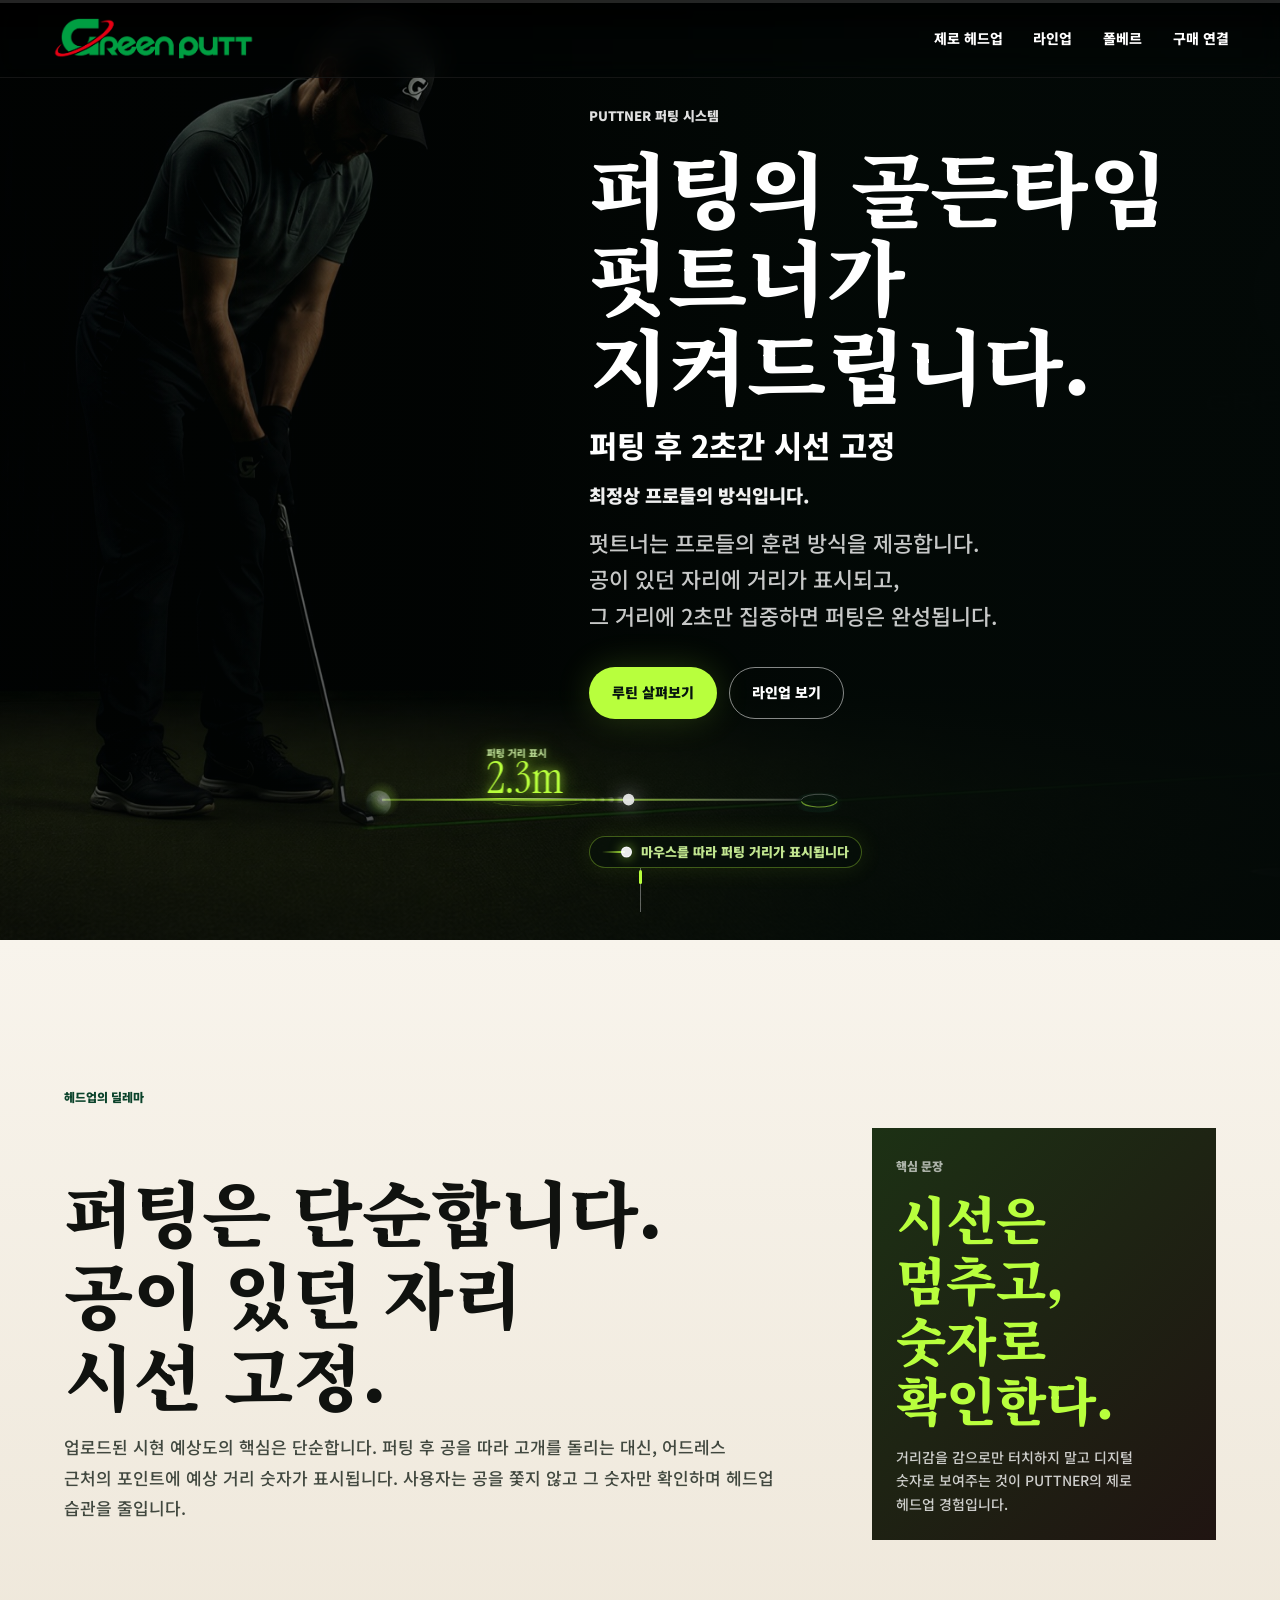
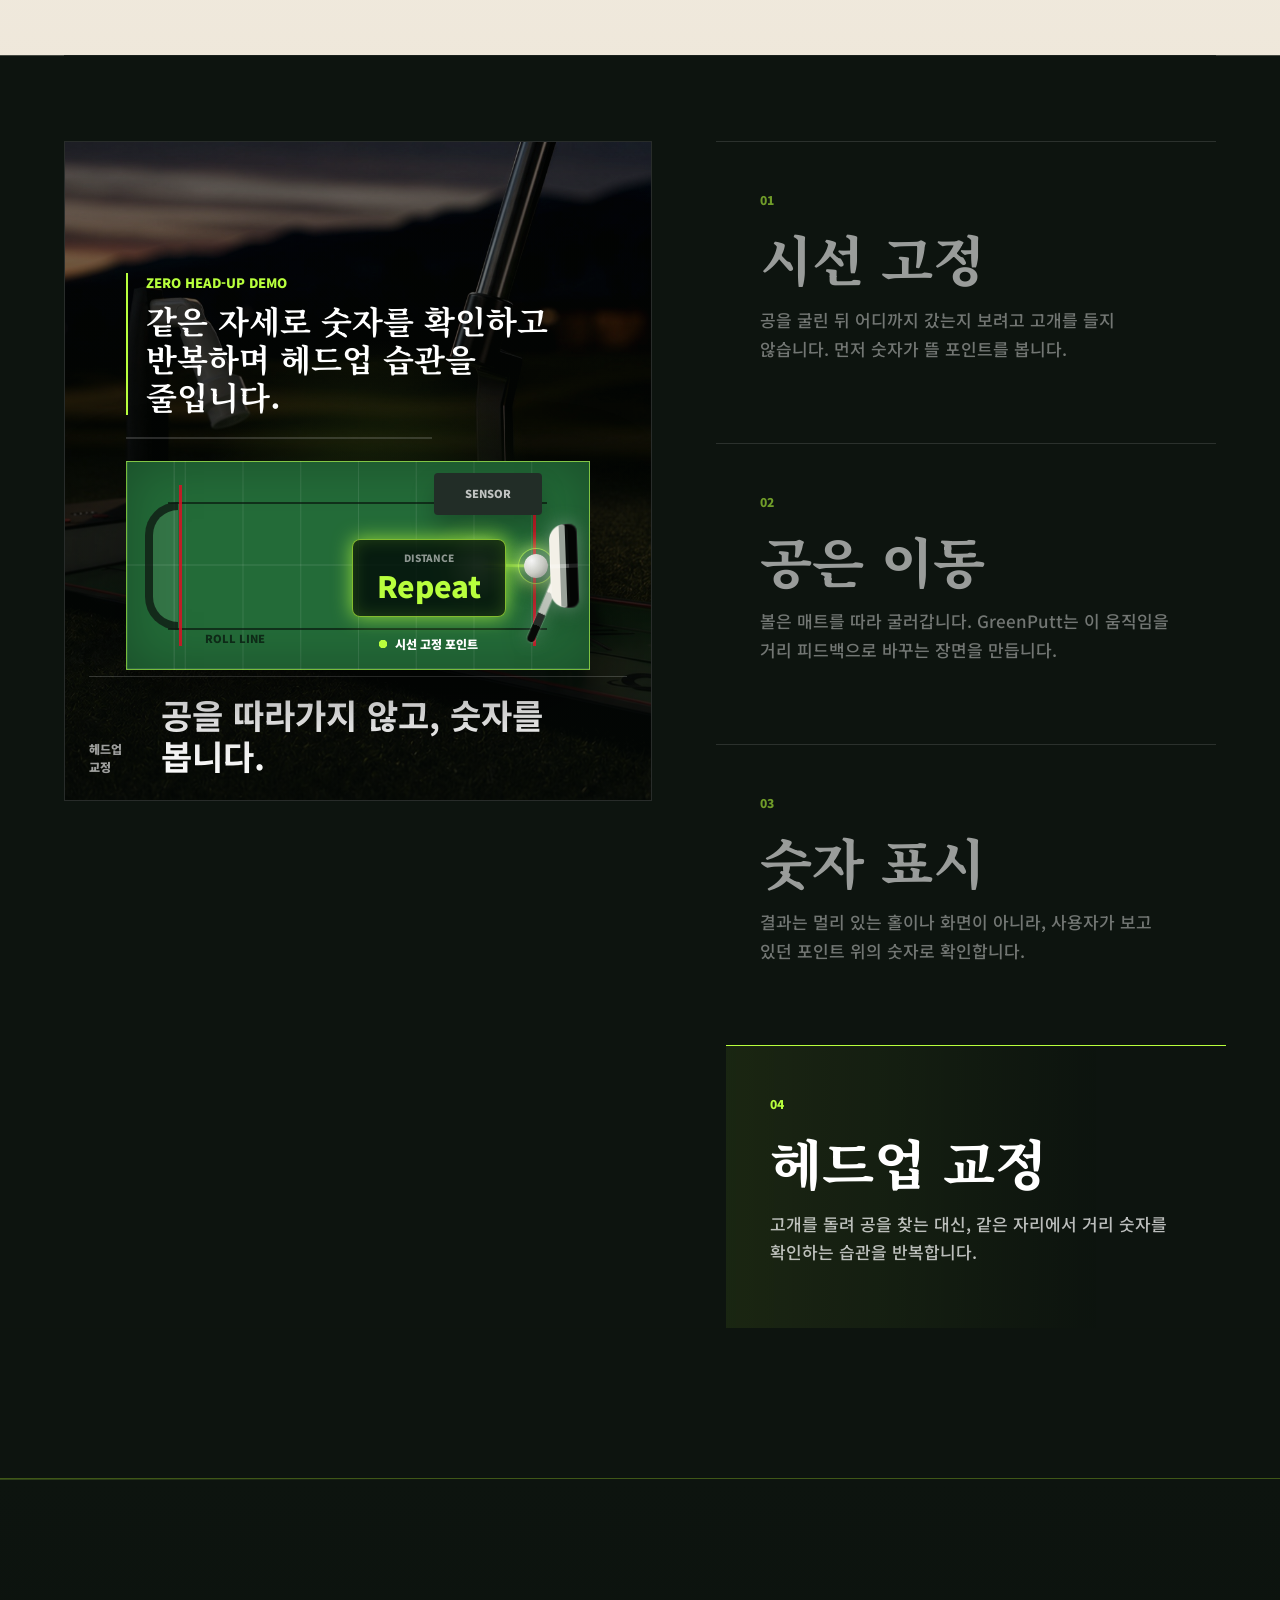
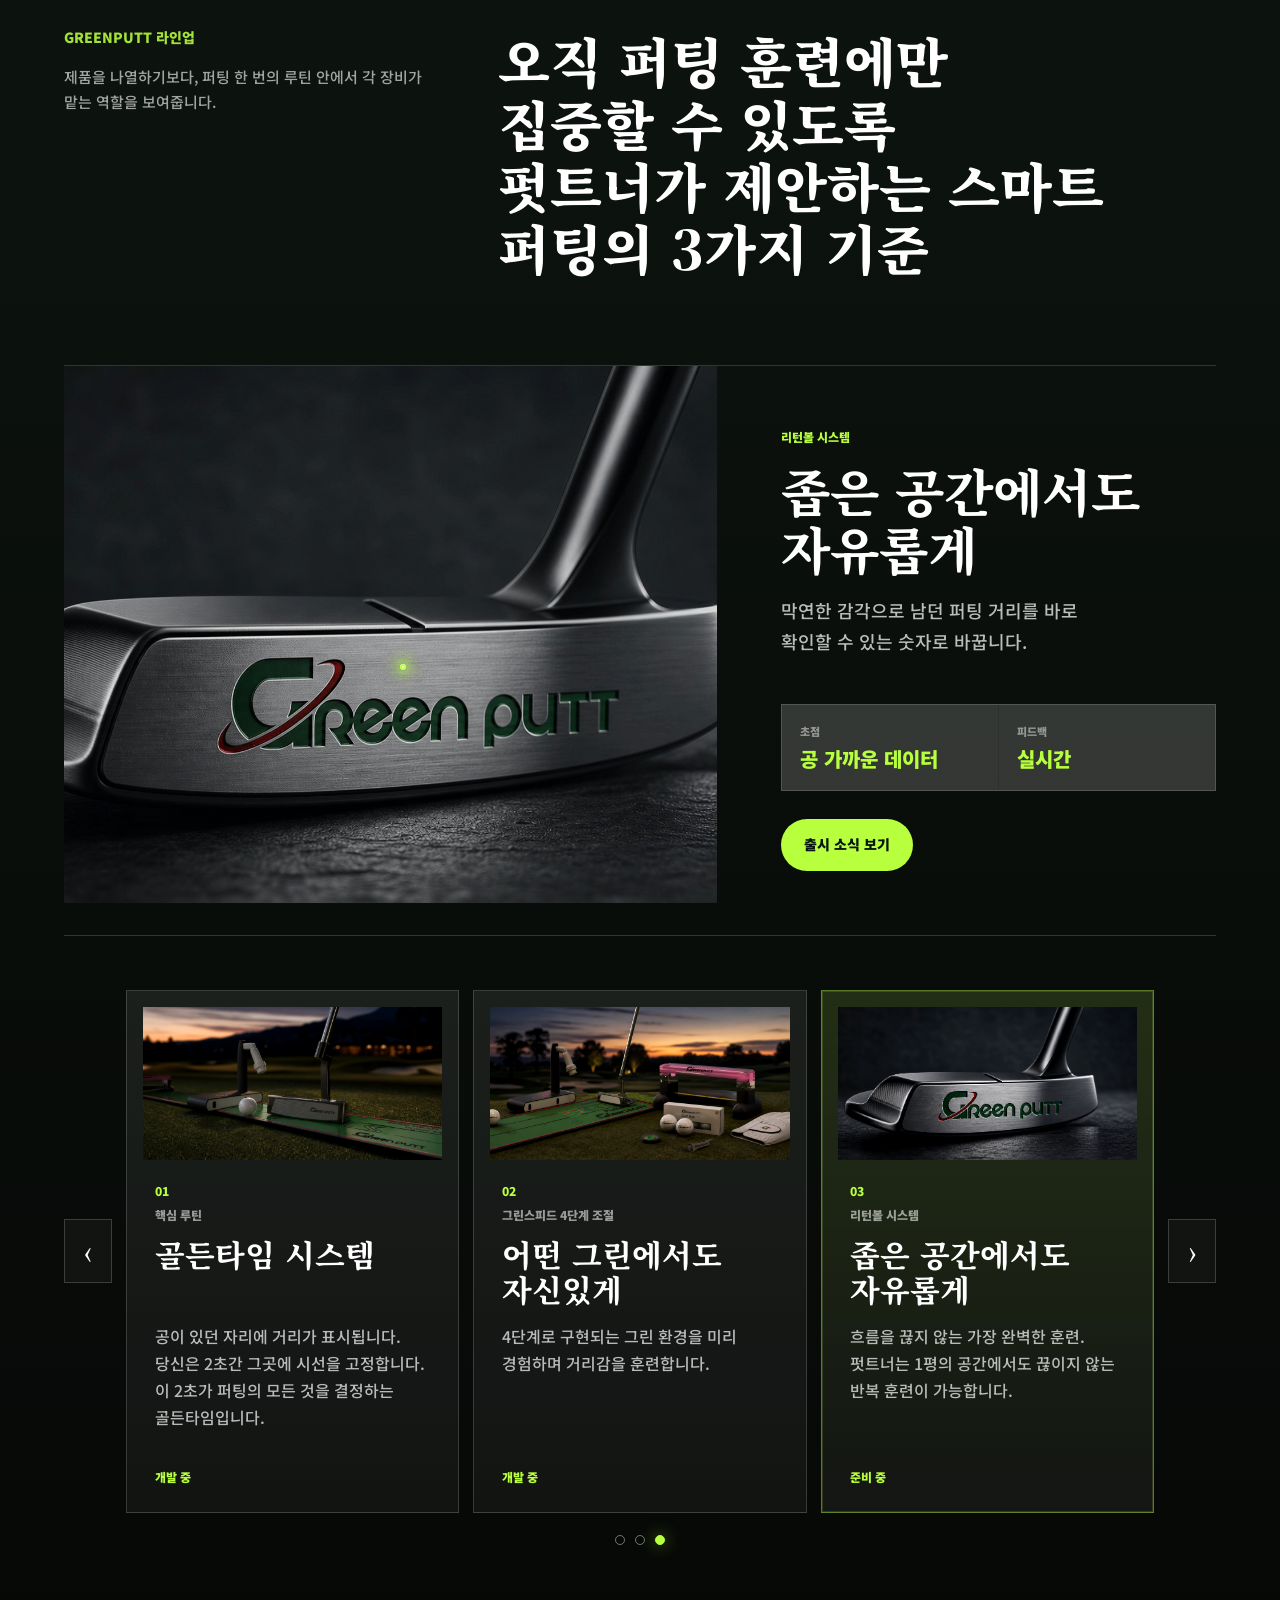
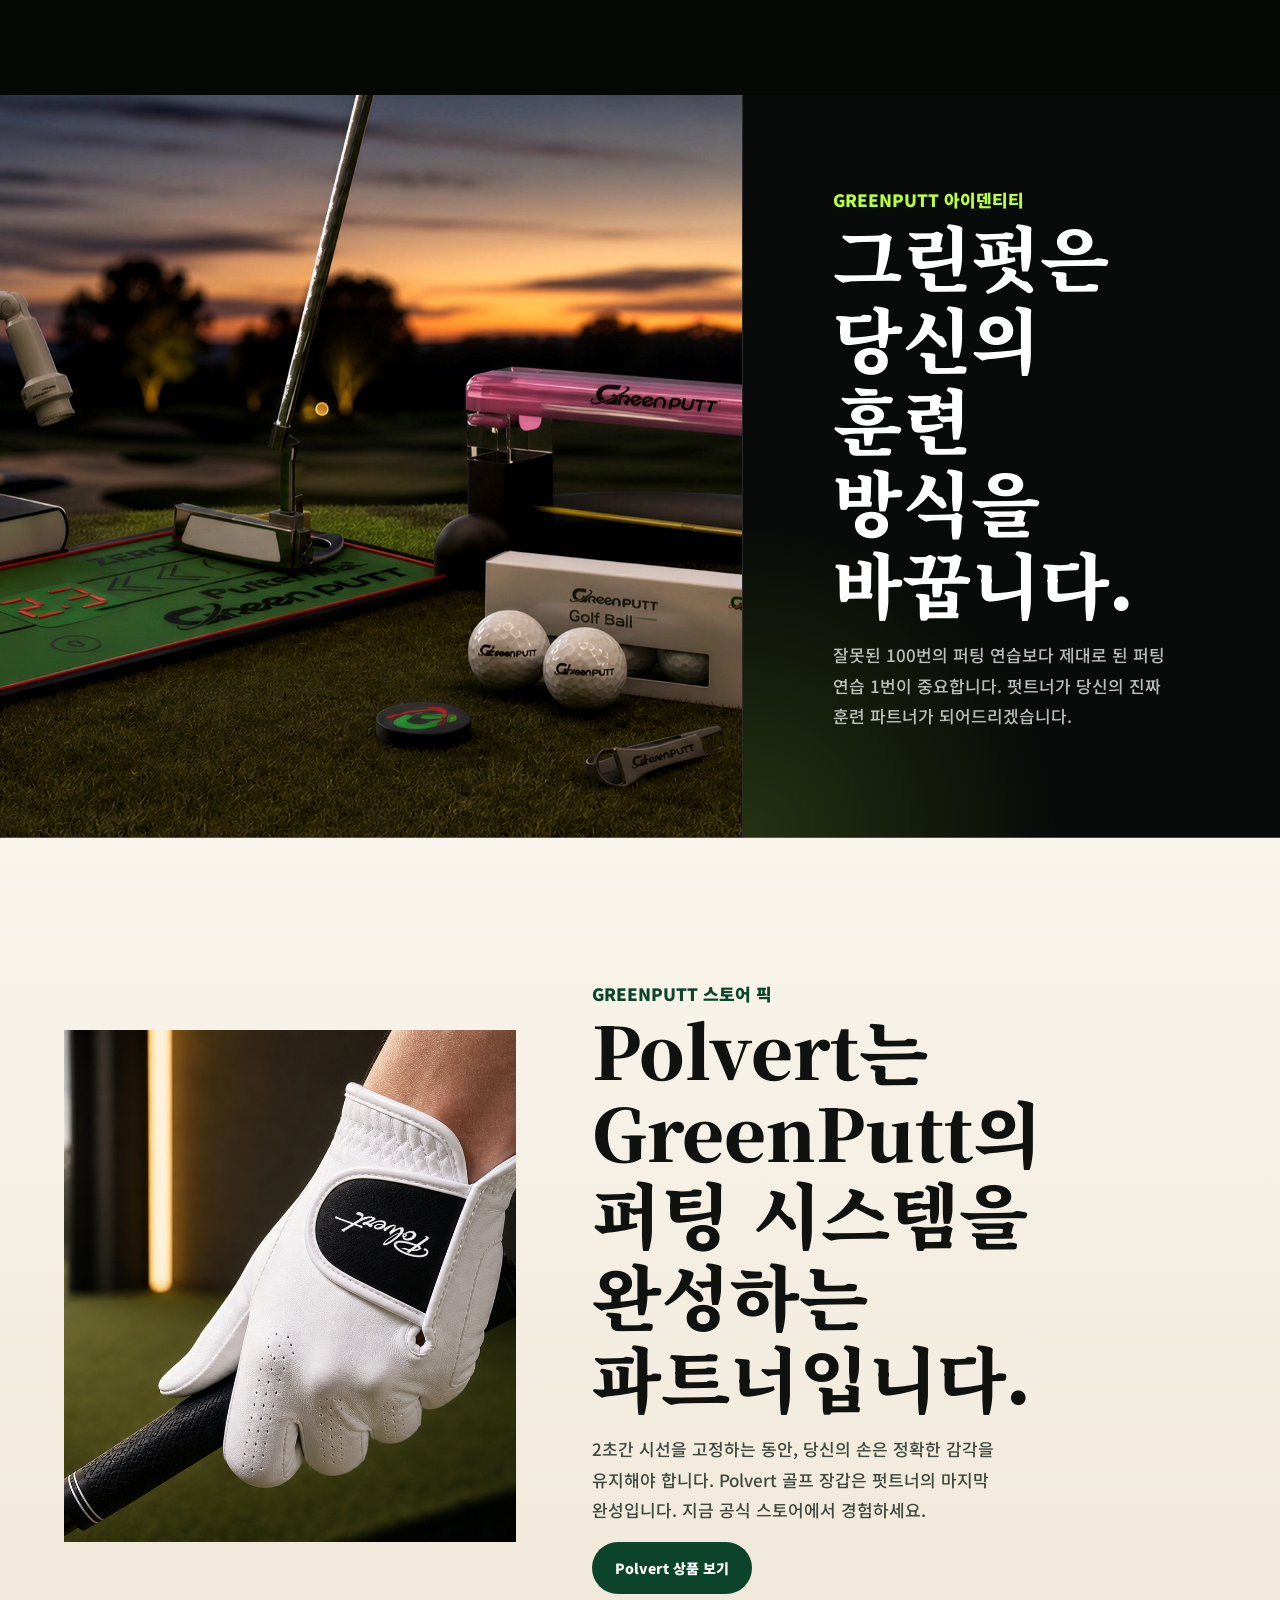
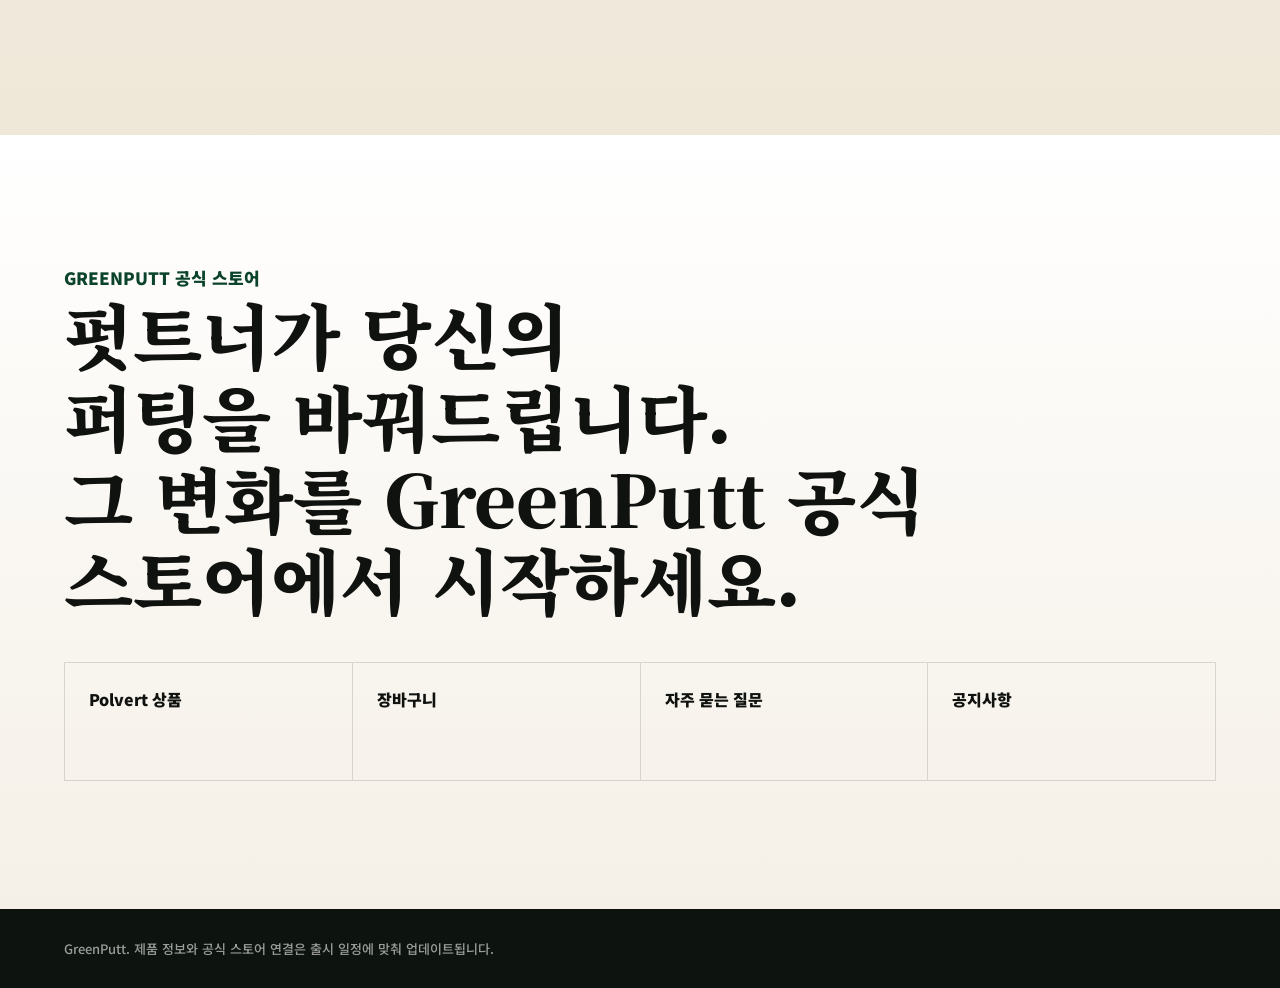
==== commit e579fbda: "fix: make hero controls stack responsive" ====
--- a/prototype/index.html
+++ b/prototype/index.html
@@ -82,27 +82,6 @@
         />
         <canvas id="signal-canvas" class="signal-canvas" aria-hidden="true"></canvas>
         <div class="hero-overlay"></div>
-        <div class="hero-dashboard">
-          <div class="hero-caption" aria-label="현재 퍼팅 거리 표시">
-            <span>퍼팅 거리 표시</span>
-            <strong id="hero-distance">2.3M</strong>
-            <small id="hero-tempo">리듬 유지</small>
-          </div>
-          <dl class="hero-metrics" aria-label="GreenPutt 핵심 루틴">
-            <div>
-              <dt>신호</dt>
-              <dd>공 가까운 피드백</dd>
-            </div>
-            <div>
-              <dt>루틴</dt>
-              <dd>고개를 들지 않는 연습</dd>
-            </div>
-            <div>
-              <dt>라인업</dt>
-              <dd>매트 · 디바이스 · 기어</dd>
-            </div>
-          </dl>
-        </div>
         <div class="hero-copy">
           <p class="eyebrow">PUTTNER 퍼팅 시스템</p>
           <h1 id="hero-title">
@@ -116,16 +95,41 @@
             <span class="lead-line">공이 있던 자리에 거리가 표시되고,</span>
             <span class="lead-line">그 거리에 2초만 집중하면 퍼팅은 완성됩니다.</span>
           </p>
-          <div class="hero-lower">
-            <div class="hero-actions">
-              <a class="button primary" href="#zero-head-up">루틴 살펴보기</a>
-              <a class="button ghost" href="#system">라인업 보기</a>
-            </div>
-          </div>
-          <p class="hero-signal-hint" aria-live="polite">
-            <span class="hero-signal-hint-mark" aria-hidden="true"></span>
-            <span>마우스를 따라 퍼팅 거리가 표시됩니다</span>
-          </p>
+          <div class="hero-control-stack">
+            <div class="hero-lower">
+              <div class="hero-actions">
+                <a class="button primary" href="#zero-head-up">루틴 살펴보기</a>
+                <a class="button ghost" href="#system">라인업 보기</a>
+              </div>
+            </div>
+            <div class="hero-motion-slot">
+              <div class="hero-dashboard">
+                <div class="hero-caption" aria-label="현재 퍼팅 거리 표시">
+                  <span>퍼팅 거리 표시</span>
+                  <strong id="hero-distance">2.3M</strong>
+                  <small id="hero-tempo">리듬 유지</small>
+                </div>
+                <dl class="hero-metrics" aria-label="GreenPutt 핵심 루틴">
+                  <div>
+                    <dt>신호</dt>
+                    <dd>공 가까운 피드백</dd>
+                  </div>
+                  <div>
+                    <dt>루틴</dt>
+                    <dd>고개를 들지 않는 연습</dd>
+                  </div>
+                  <div>
+                    <dt>라인업</dt>
+                    <dd>매트 · 디바이스 · 기어</dd>
+                  </div>
+                </dl>
+              </div>
+            </div>
+            <p class="hero-signal-hint" aria-live="polite">
+              <span class="hero-signal-hint-mark" aria-hidden="true"></span>
+              <span>마우스를 따라 퍼팅 거리가 표시됩니다</span>
+            </p>
+          </div>
         </div>
         <a class="scroll-cue" href="#zero-head-up" aria-label="제로 헤드업 이야기로 이동">
           <span></span>
--- a/prototype/styles.css
+++ b/prototype/styles.css
@@ -163,21 +163,19 @@
 }
 
 .hero-dashboard {
-  position: absolute;
-  top: var(--hero-readout-y, 72%);
-  left: var(--hero-readout-x, 58%);
-  z-index: 3;
+  position: relative;
+  z-index: 4;
   display: grid;
   width: max-content;
   max-width: min(220px, calc(100% - 28px));
   pointer-events: none;
-  transform: translateZ(0);
+  transform: translateX(clamp(-170px, -8vw, -84px));
 }
 
 .hero-copy {
   position: relative;
   --hero-action-gap: clamp(24px, 3.6vh, 34px);
-  --hero-motion-gap: clamp(84px, 8vh, 96px);
+  --hero-control-gap: clamp(22px, 3.4vh, 42px);
   z-index: 4;
   display: flex;
   min-height: calc(var(--app-vh, 1vh) * 100);
@@ -327,7 +325,7 @@
   align-items: center;
   width: max-content;
   max-width: 100%;
-  margin: var(--hero-motion-gap) 0 0;
+  margin: 0;
   padding: 7px 12px;
   border: 1px solid rgba(184, 255, 61, 0.32);
   border-radius: 999px;
@@ -375,13 +373,29 @@
   box-shadow: 0 0 12px rgba(184, 255, 61, 0.62);
 }
 
+.hero-control-stack {
+  display: grid;
+  width: min(680px, 100%);
+  margin-top: var(--hero-action-gap);
+  row-gap: var(--hero-control-gap);
+  justify-items: start;
+}
+
+.hero-motion-slot {
+  display: flex;
+  min-height: clamp(54px, 7vh, 76px);
+  align-items: center;
+  width: 100%;
+  pointer-events: none;
+}
+
 .hero-lower {
   display: grid;
   grid-template-columns: minmax(250px, 1fr) auto;
   gap: 18px;
   align-items: center;
-  width: min(680px, 100%);
-  margin-top: var(--hero-action-gap);
+  width: 100%;
+  margin-top: 0;
 }
 
 .hero-actions {
@@ -390,10 +404,16 @@
   gap: 12px;
 }
 
+@media (min-width: 1181px) and (max-height: 940px) {
+  .hero-copy {
+    --hero-control-gap: clamp(18px, 3vh, 30px);
+  }
+}
+
 @media (min-width: 1181px) and (max-height: 860px) {
   .hero-copy {
     --hero-action-gap: 24px;
-    --hero-motion-gap: 84px;
+    --hero-control-gap: clamp(16px, 2.5vh, 24px);
     padding-top: 96px;
     padding-bottom: 132px;
   }
@@ -1962,7 +1982,7 @@
   .hero-copy {
     width: min(760px, 100%);
     --hero-action-gap: clamp(24px, 4vh, 36px);
-    --hero-motion-gap: clamp(84px, 8vh, 96px);
+    --hero-control-gap: clamp(20px, 3vh, 34px);
     margin-left: 0;
     justify-content: flex-end;
     padding: clamp(150px, 18vh, 190px) clamp(24px, 5vw, 76px) 72px clamp(24px, 4.5vw, 56px);
@@ -1989,7 +2009,6 @@
 
   .hero-lower {
     grid-template-columns: minmax(250px, 1fr) auto;
-    width: min(720px, 100%);
   }
 
   .lineup-item {
@@ -2031,7 +2050,6 @@
 
   .hero-lower {
     grid-template-columns: minmax(230px, 1fr) auto;
-    width: min(680px, 100%);
   }
 
   .film-story-grid,
@@ -2090,6 +2108,10 @@
     padding-bottom: clamp(44px, 6vh, 64px);
   }
 
+  .hero-dashboard {
+    transform: none;
+  }
+
   .hero-lower {
     margin-top: var(--hero-action-gap);
   }
@@ -2116,7 +2138,7 @@
     width: 100%;
     max-width: 100vw;
     --hero-action-gap: clamp(22px, 4.5vh, 34px);
-    --hero-motion-gap: clamp(84px, 9vh, 96px);
+    --hero-control-gap: clamp(20px, 3vh, 28px);
     align-items: flex-start;
     justify-content: center;
     overflow: hidden;
@@ -2177,11 +2199,23 @@
     margin-right: 8px;
   }
 
+  .hero-control-stack {
+    width: 100%;
+  }
+
+  .hero-motion-slot {
+    min-height: clamp(48px, 6vh, 58px);
+  }
+
+  .hero-dashboard {
+    transform: translateX(clamp(210px, 64vw, 250px));
+  }
+
   .hero-lower {
     grid-template-columns: 1fr;
     gap: 0;
     width: 100%;
-    margin-top: var(--hero-action-gap);
+    margin-top: 0;
   }
 
   .hero-actions {
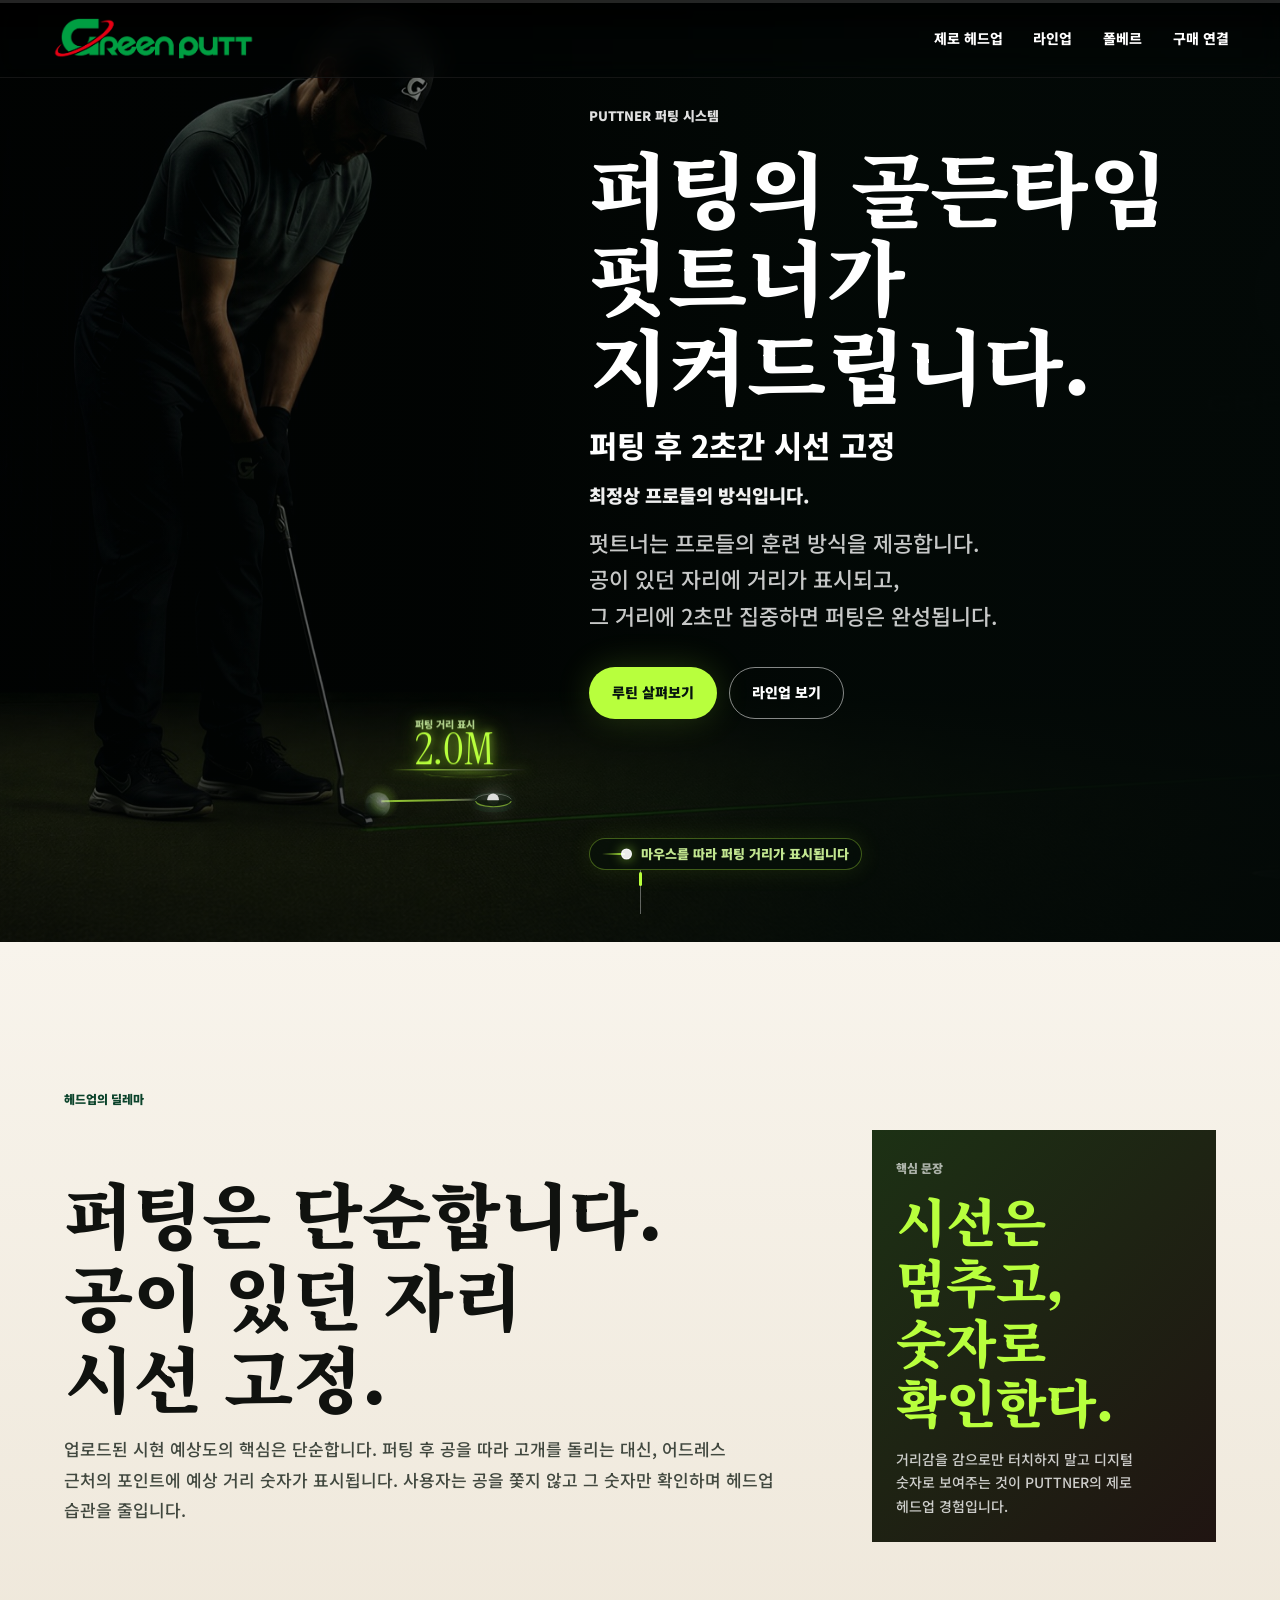
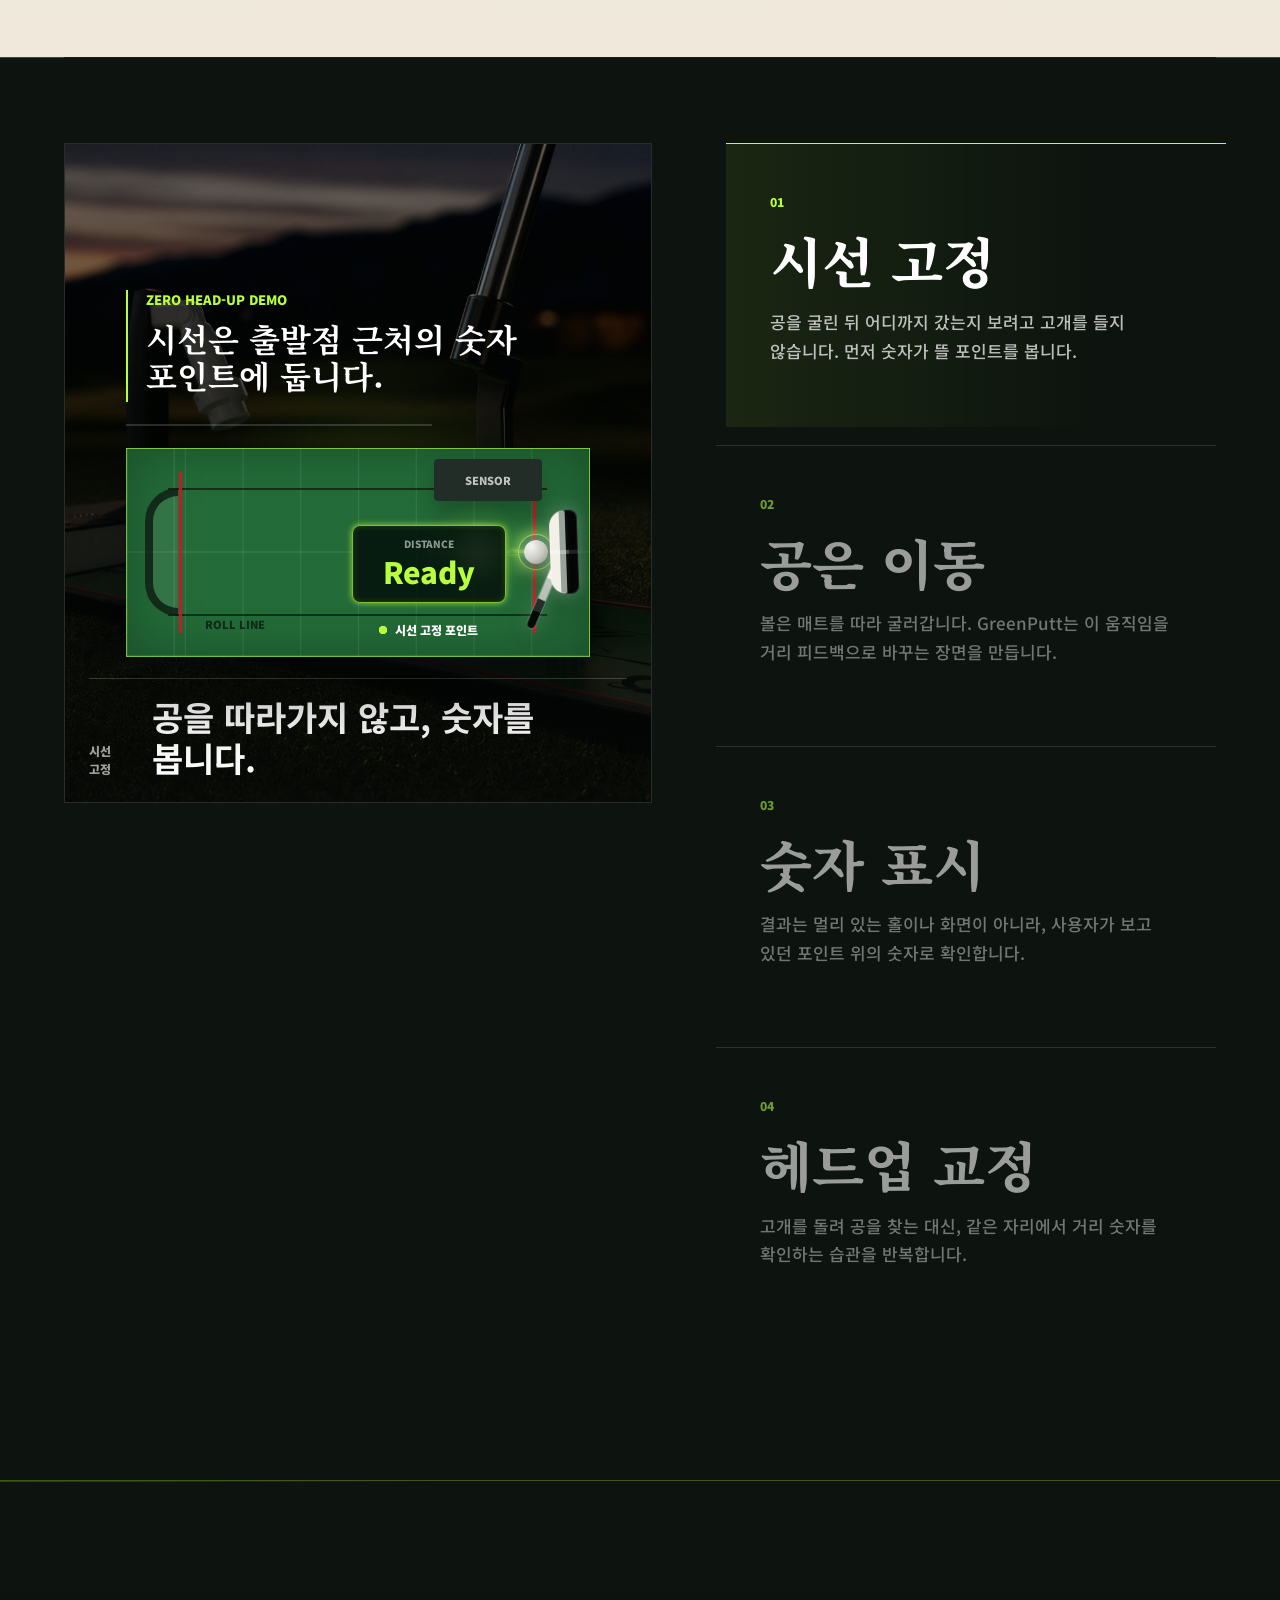
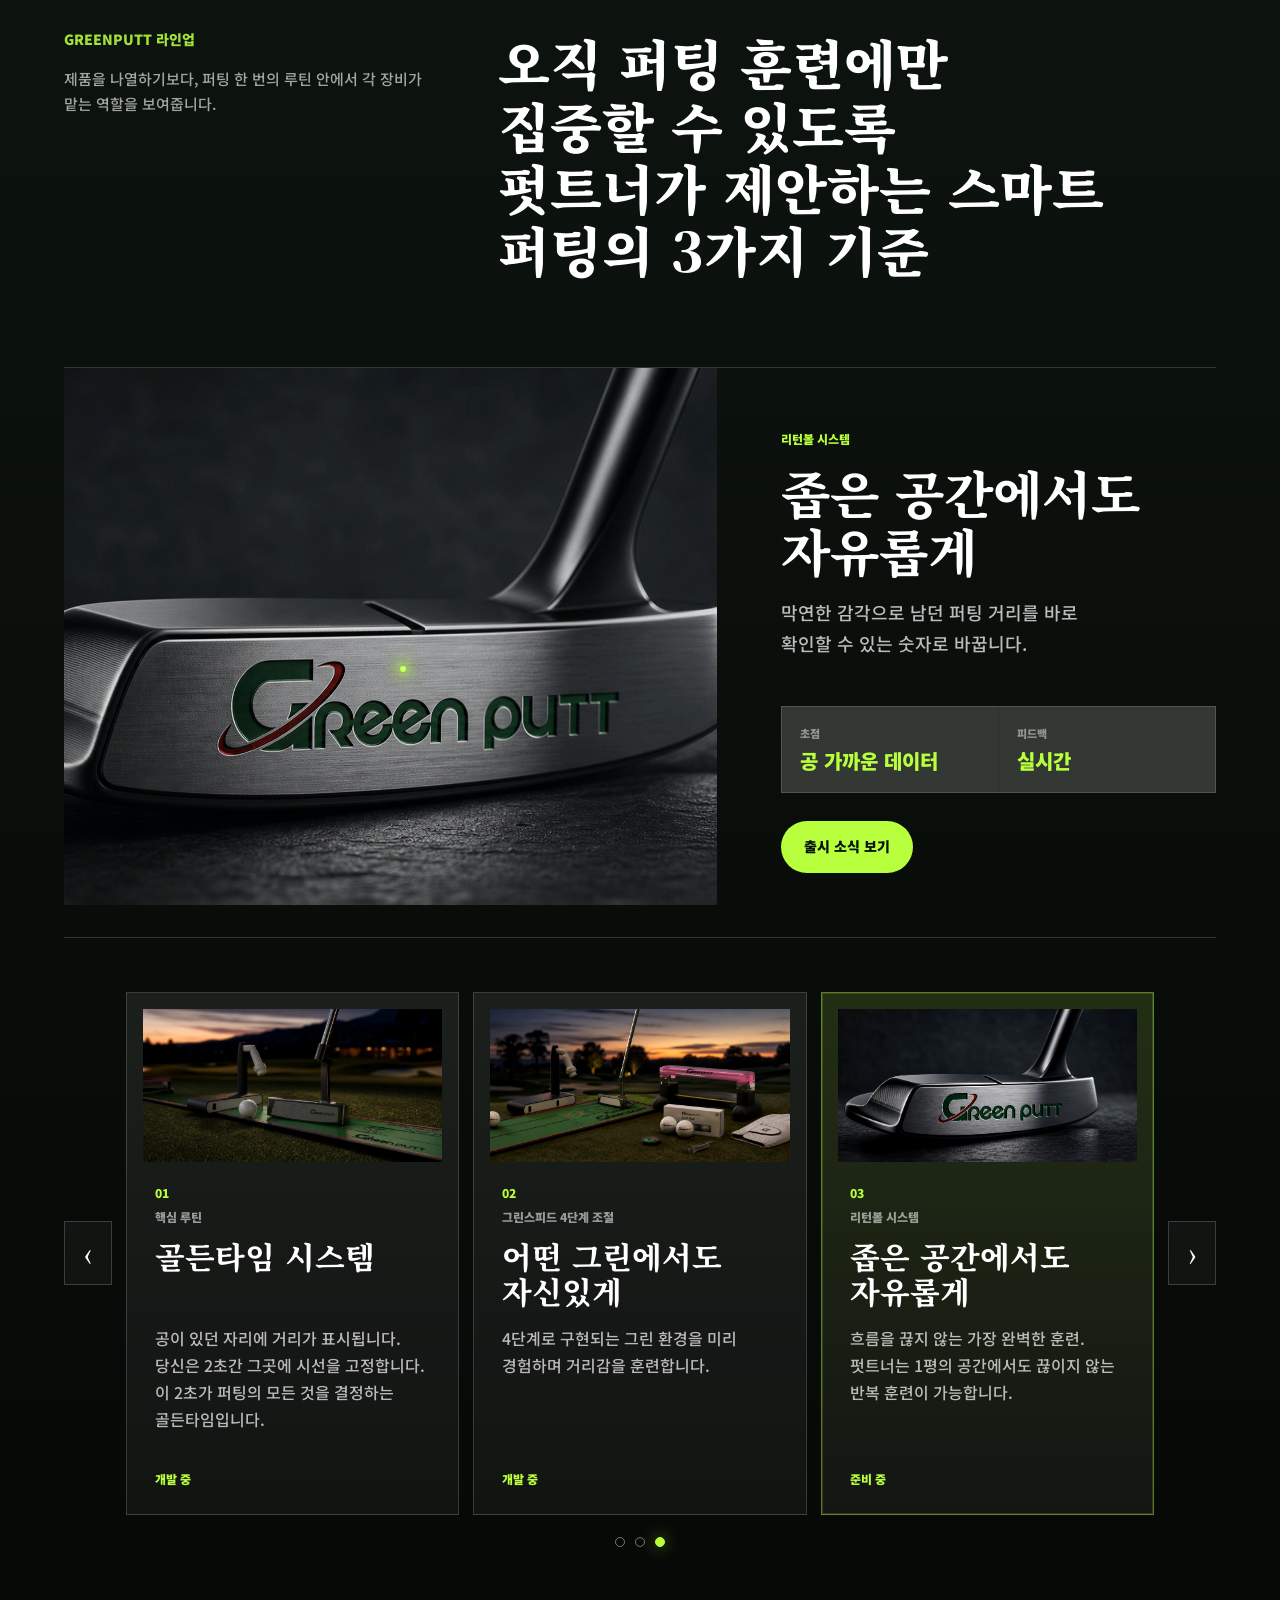
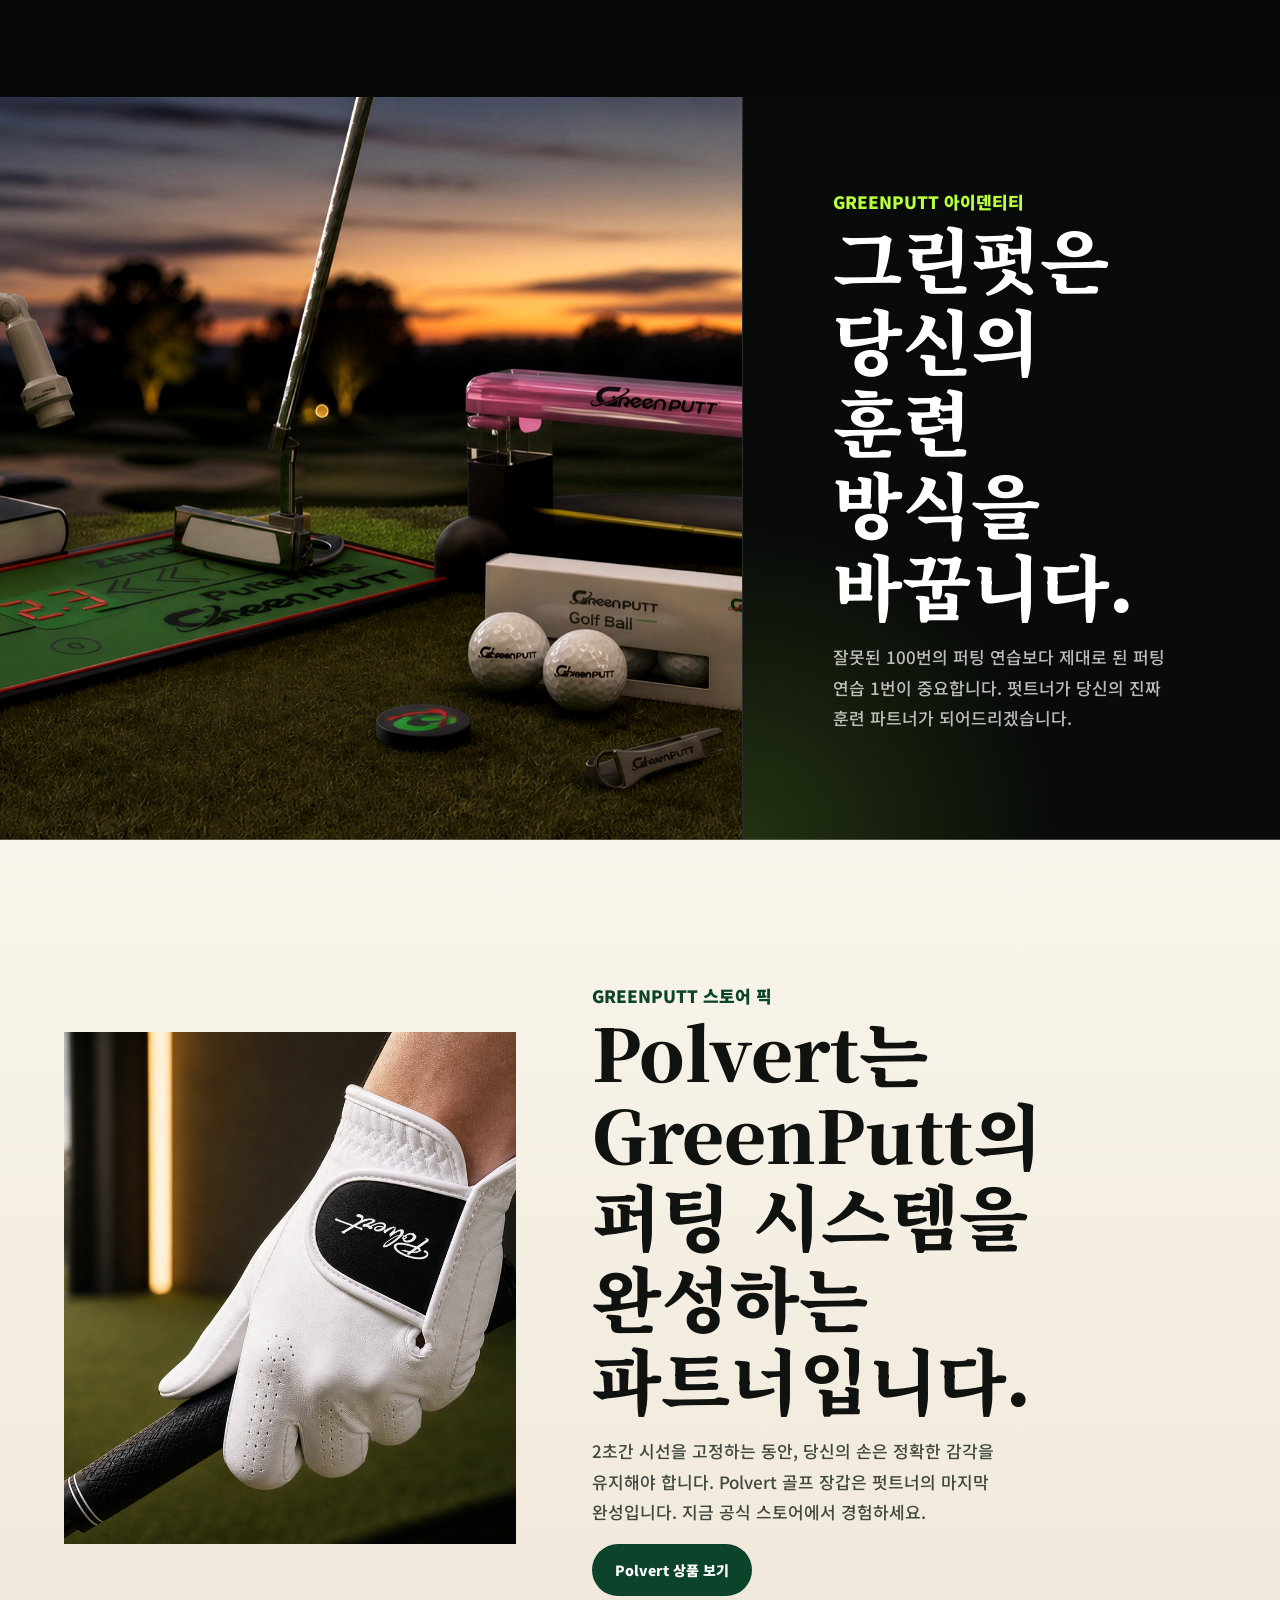
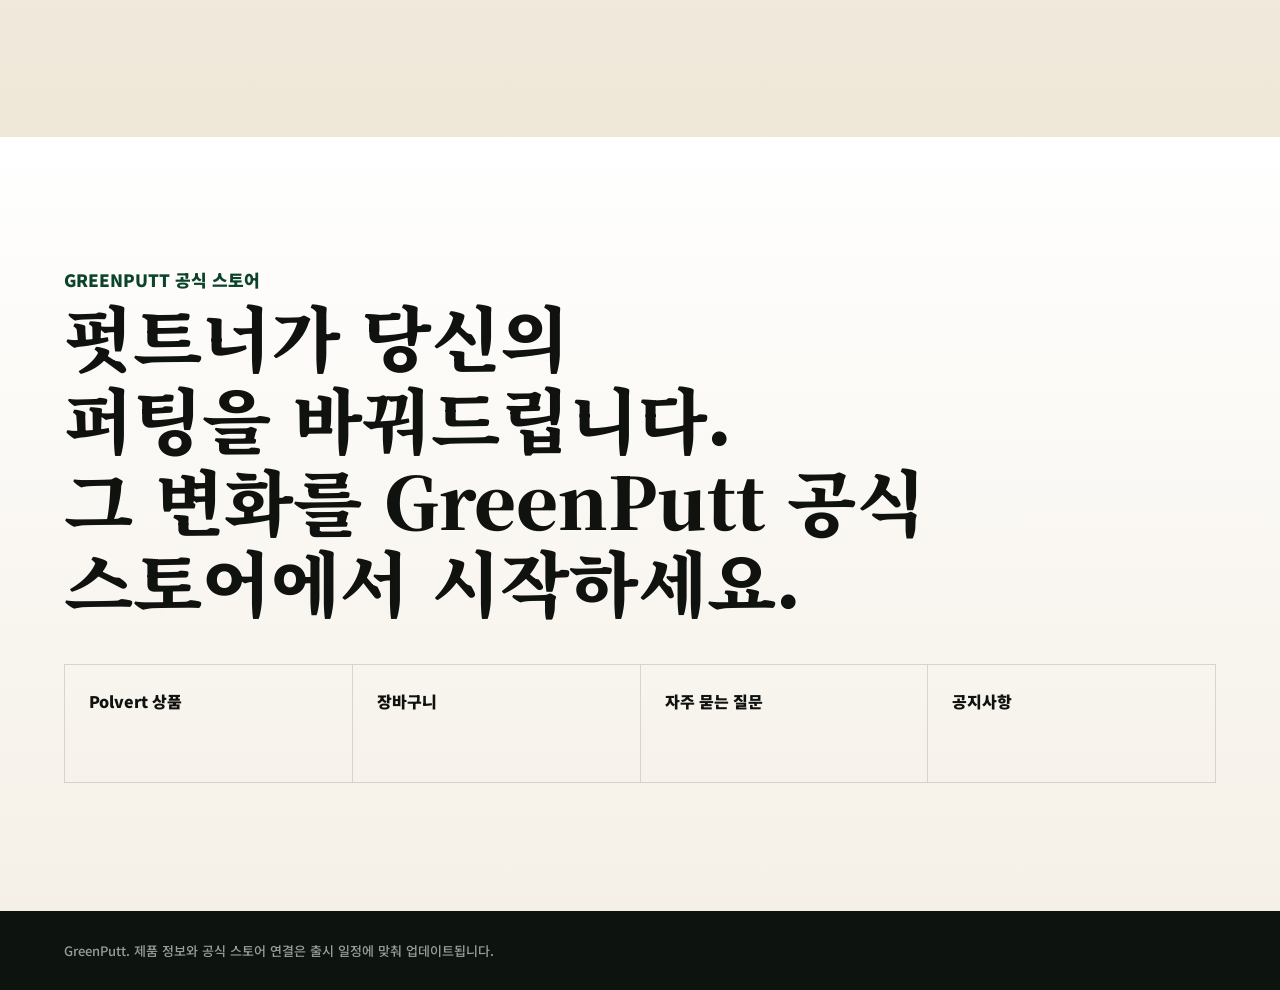
==== commit c9b4054b: "fix: stabilize hero putt distance range" ====
--- a/prototype/index.html
+++ b/prototype/index.html
@@ -106,7 +106,7 @@
               <div class="hero-dashboard">
                 <div class="hero-caption" aria-label="현재 퍼팅 거리 표시">
                   <span>퍼팅 거리 표시</span>
-                  <strong id="hero-distance">2.3M</strong>
+                  <strong id="hero-distance">2.0M</strong>
                   <small id="hero-tempo">리듬 유지</small>
                 </div>
                 <dl class="hero-metrics" aria-label="GreenPutt 핵심 루틴">
--- a/prototype/styles.css
+++ b/prototype/styles.css
@@ -163,13 +163,15 @@
 }
 
 .hero-dashboard {
-  position: relative;
+  position: absolute;
   z-index: 4;
   display: grid;
+  top: var(--hero-readout-y, 50%);
+  left: var(--hero-readout-x, 0);
   width: max-content;
   max-width: min(220px, calc(100% - 28px));
   pointer-events: none;
-  transform: translateX(clamp(-170px, -8vw, -84px));
+  transform: translateY(-100%);
 }
 
 .hero-copy {
@@ -321,11 +323,12 @@
 }
 
 .hero-signal-hint {
+  --hero-hint-clearance: 0px;
   display: inline-flex;
   align-items: center;
   width: max-content;
   max-width: 100%;
-  margin: 0;
+  margin: clamp(6px, 1.2vh, 14px) 0 0;
   padding: 7px 12px;
   border: 1px solid rgba(184, 255, 61, 0.32);
   border-radius: 999px;
@@ -336,6 +339,7 @@
   font-weight: 900;
   line-height: 1.25;
   backdrop-filter: blur(10px);
+  transform: translateY(var(--hero-hint-clearance));
 }
 
 .hero-signal-hint-mark {
@@ -382,10 +386,12 @@
 }
 
 .hero-motion-slot {
+  position: relative;
   display: flex;
   min-height: clamp(54px, 7vh, 76px);
   align-items: center;
   width: 100%;
+  overflow: visible;
   pointer-events: none;
 }
 
@@ -408,12 +414,16 @@
   .hero-copy {
     --hero-control-gap: clamp(18px, 3vh, 30px);
   }
+
+  .hero-signal-hint {
+    margin-top: 2px;
+  }
 }
 
 @media (min-width: 1181px) and (max-height: 860px) {
   .hero-copy {
     --hero-action-gap: 24px;
-    --hero-control-gap: clamp(16px, 2.5vh, 24px);
+    --hero-control-gap: clamp(14px, 2.25vh, 22px);
     padding-top: 96px;
     padding-bottom: 132px;
   }
@@ -2109,11 +2119,54 @@
   }
 
   .hero-dashboard {
-    transform: none;
+    transform: translateY(-100%);
   }
 
   .hero-lower {
     margin-top: var(--hero-action-gap);
+  }
+}
+
+@media (min-width: 900px) and (max-width: 1180px) and (max-height: 820px) {
+  .hero-copy {
+    --hero-action-gap: 18px;
+    --hero-control-gap: 16px;
+    padding-top: 100px;
+    padding-bottom: 32px;
+  }
+
+  .hero-copy h1 {
+    font-size: clamp(42px, 6vw, 60px);
+    line-height: 1.06;
+  }
+
+  .hero-korean {
+    margin-top: 12px;
+    font-size: clamp(18px, 2.6vw, 24px);
+  }
+
+  .hero-product-statement {
+    margin-top: 10px;
+    font-size: clamp(15px, 1.8vw, 18px);
+  }
+
+  .lead {
+    margin-top: 10px;
+    font-size: clamp(15px, 1.9vw, 17px);
+    line-height: 1.5;
+  }
+
+  .hero-lower {
+    margin-top: 0;
+  }
+
+  .hero-motion-slot {
+    min-height: 50px;
+  }
+
+  .hero-signal-hint {
+    padding: 6px 10px;
+    font-size: 12px;
   }
 }
 
@@ -2208,7 +2261,7 @@
   }
 
   .hero-dashboard {
-    transform: translateX(clamp(210px, 64vw, 250px));
+    transform: translateY(-100%);
   }
 
   .hero-lower {
@@ -2236,9 +2289,10 @@
 
   .hero-dashboard {
     grid-template-columns: 1fr;
-    width: 100%;
-    border-color: rgba(255, 255, 255, 0.2);
-    background: rgba(255, 255, 255, 0.16);
+    width: max-content;
+    max-width: 150px;
+    border: 0;
+    background: transparent;
   }
 
   .hero-metrics {
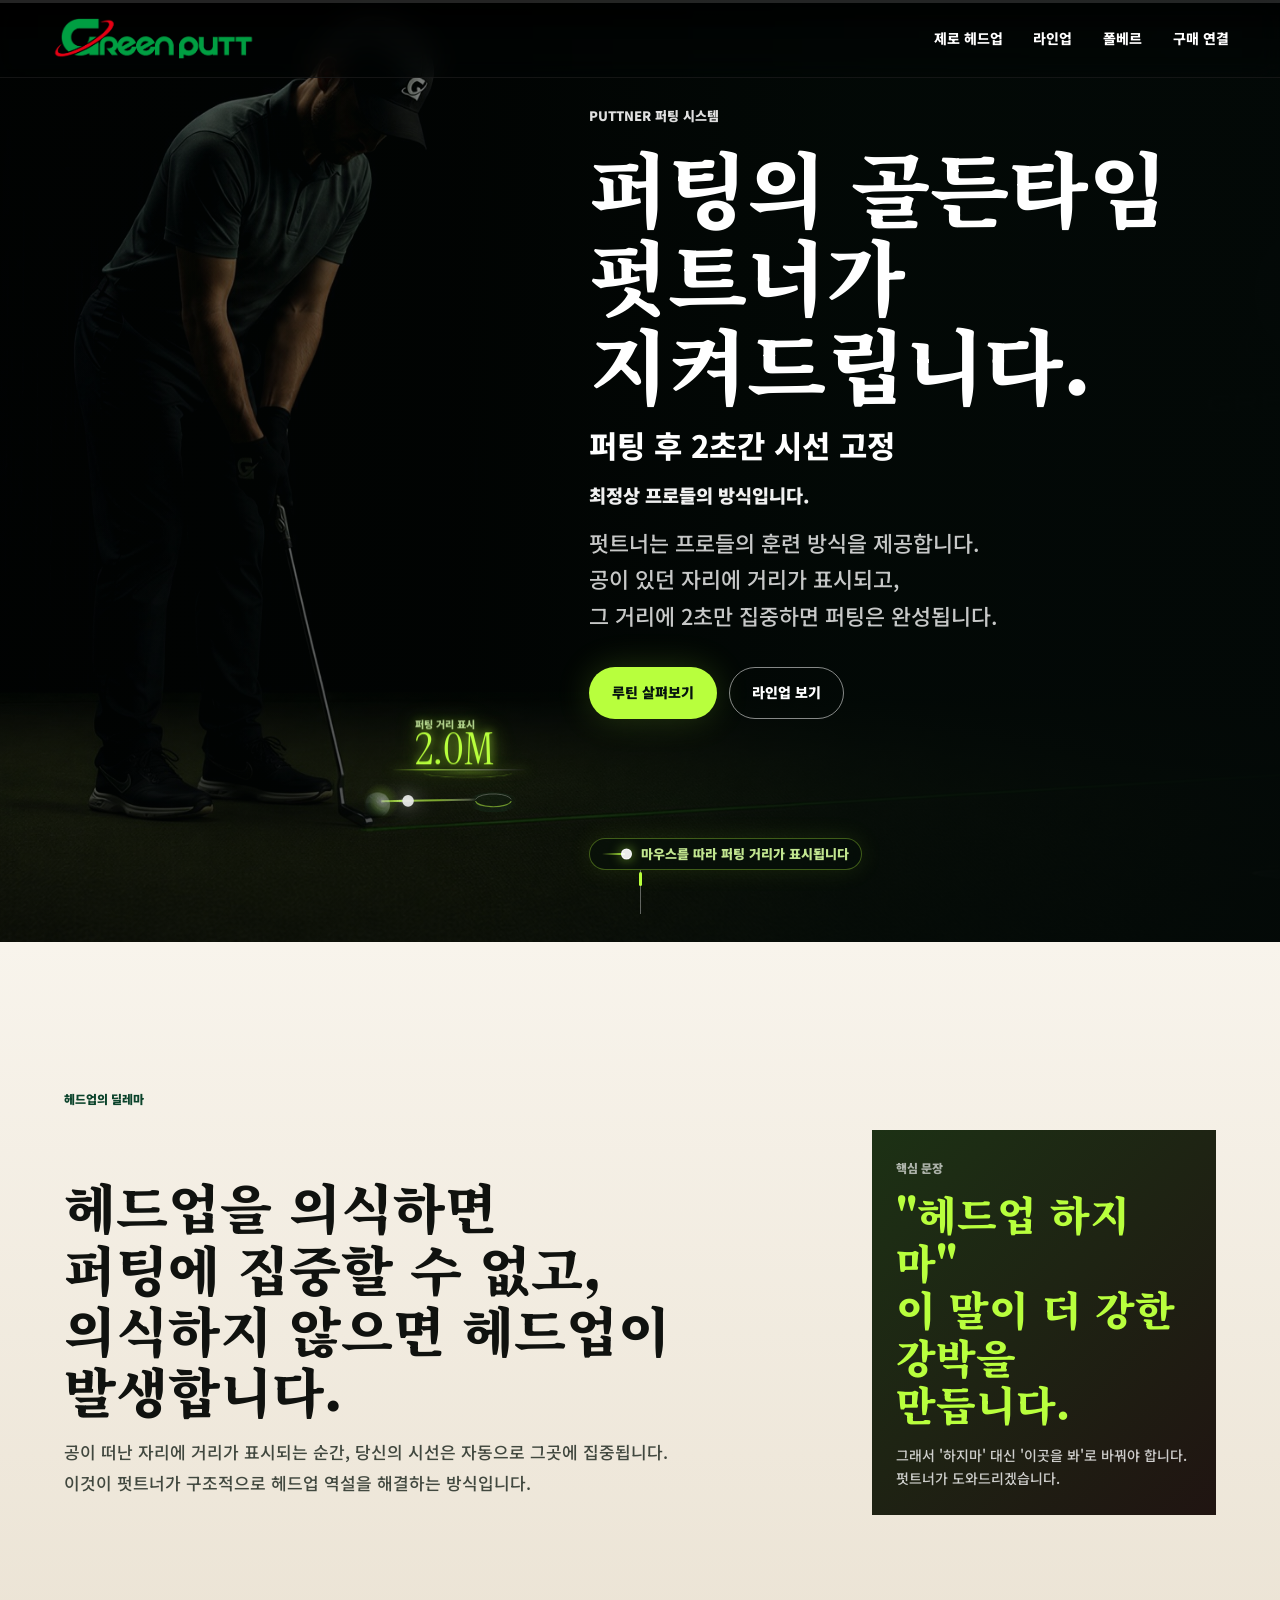
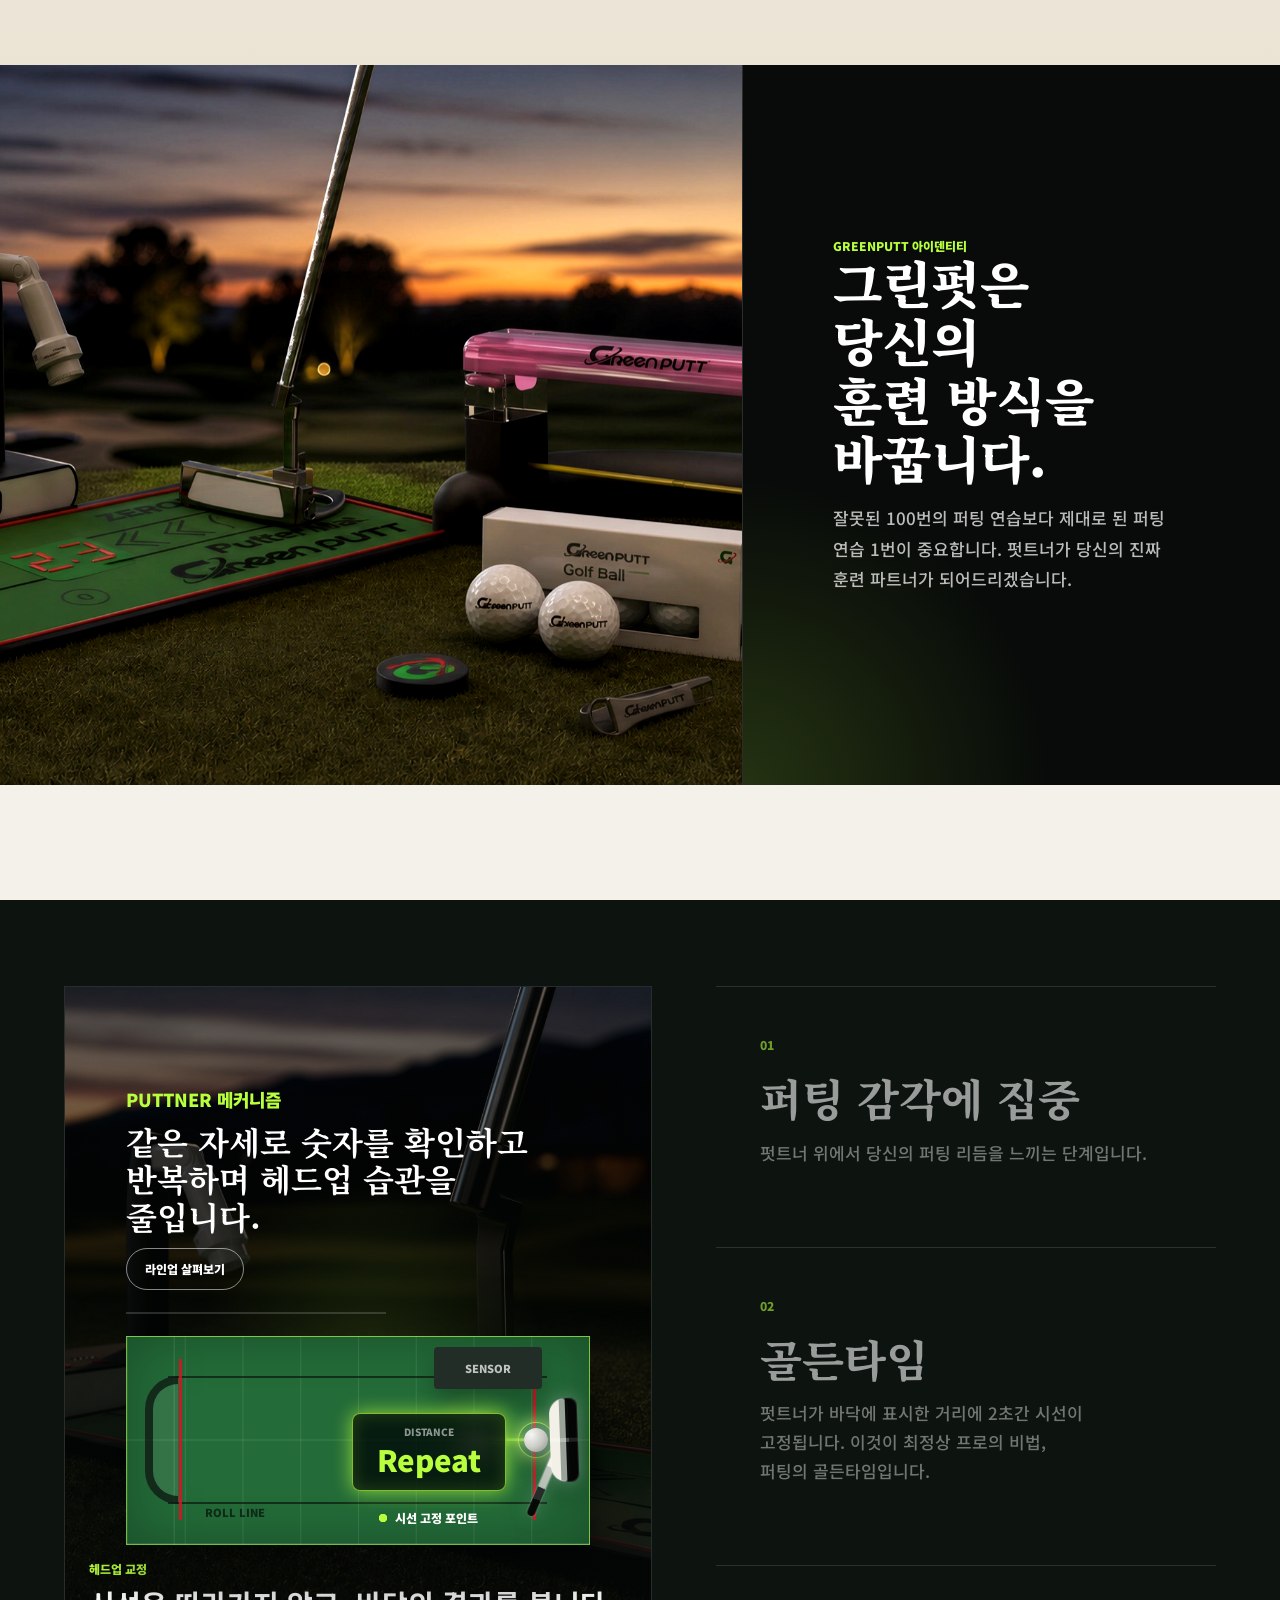
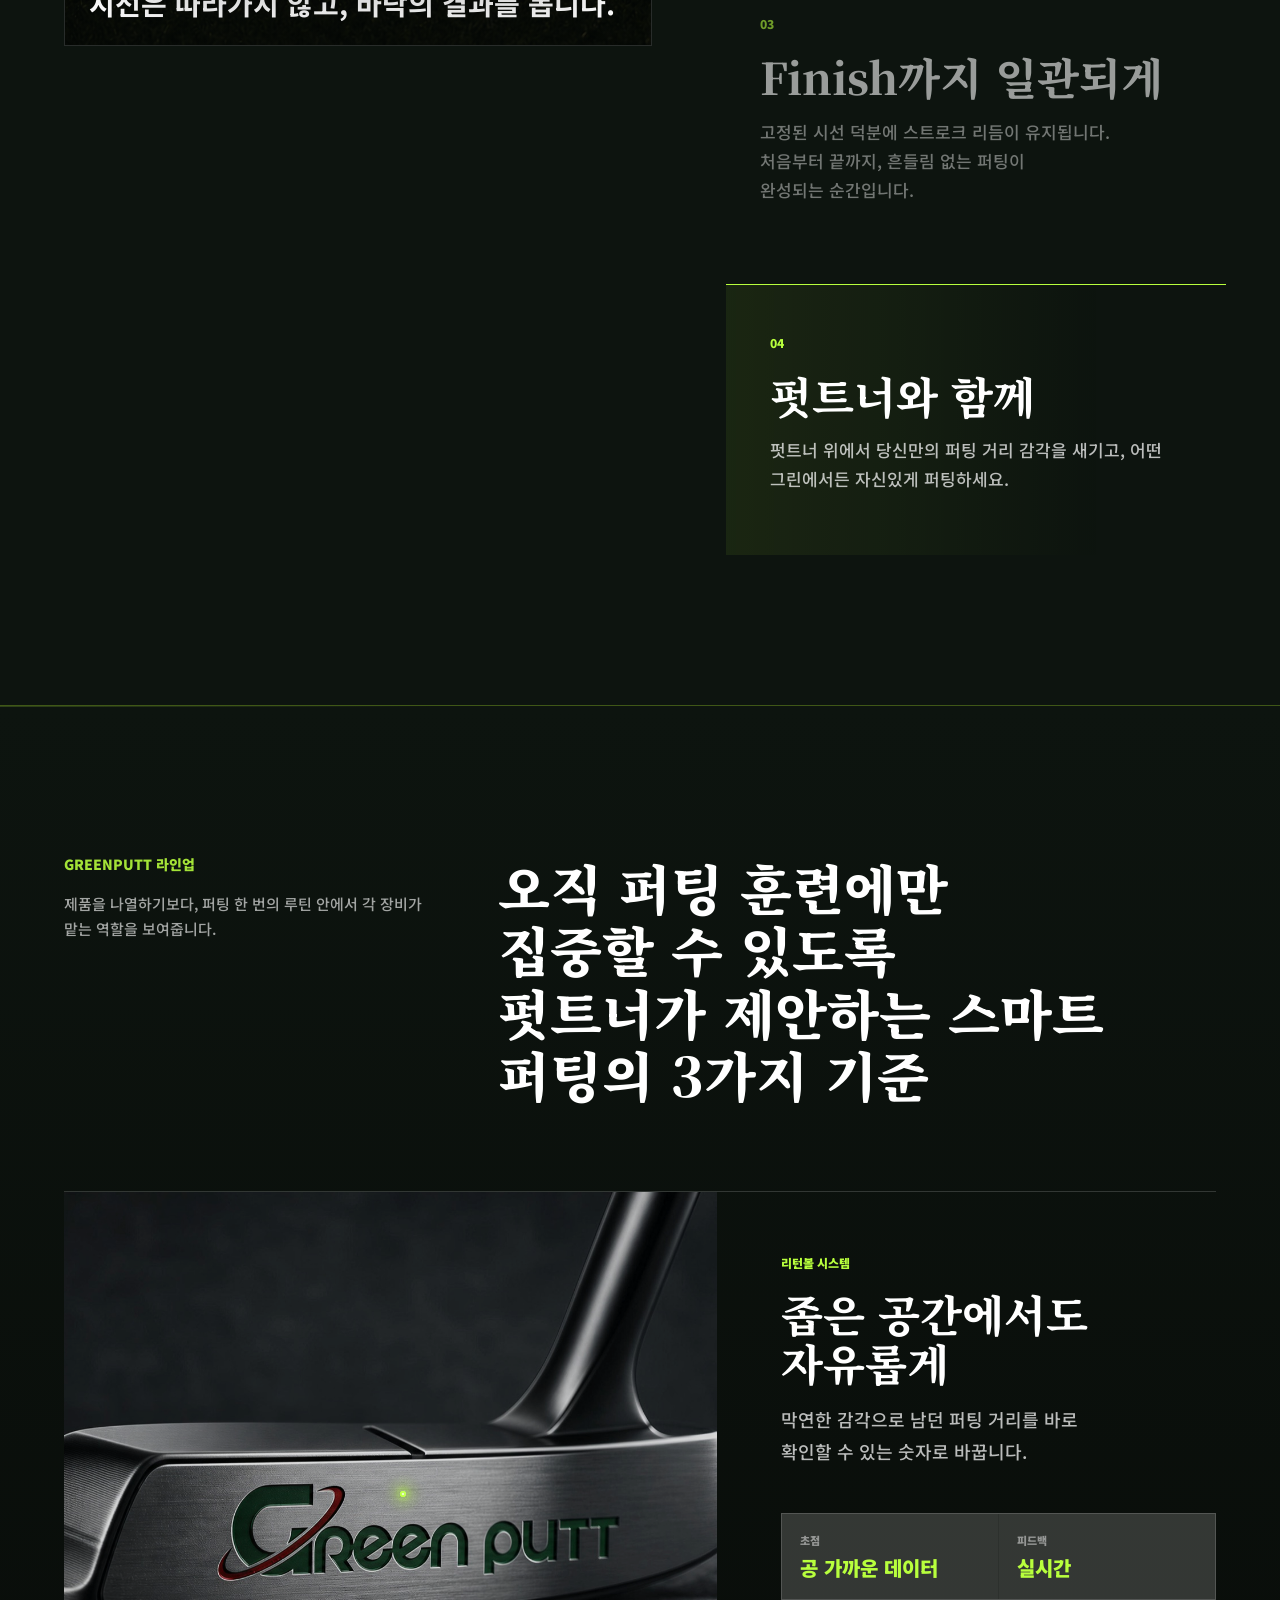
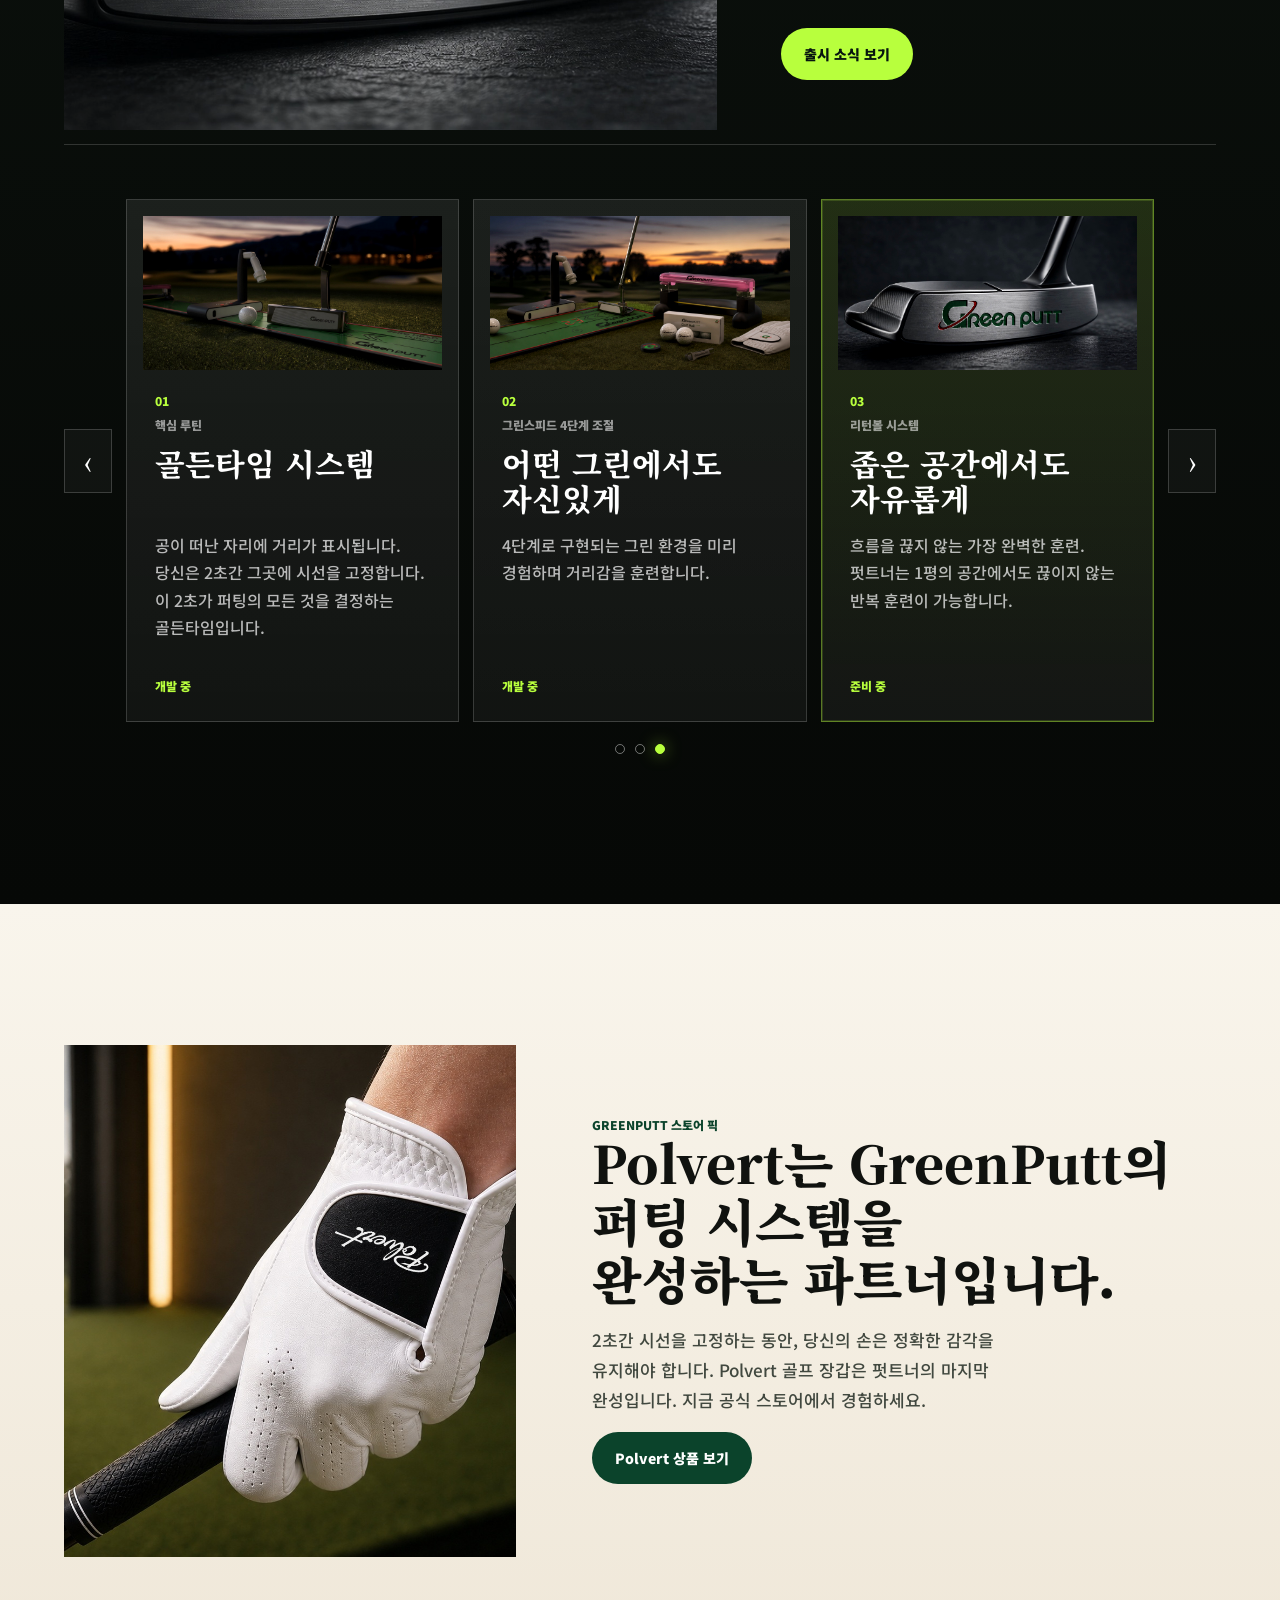
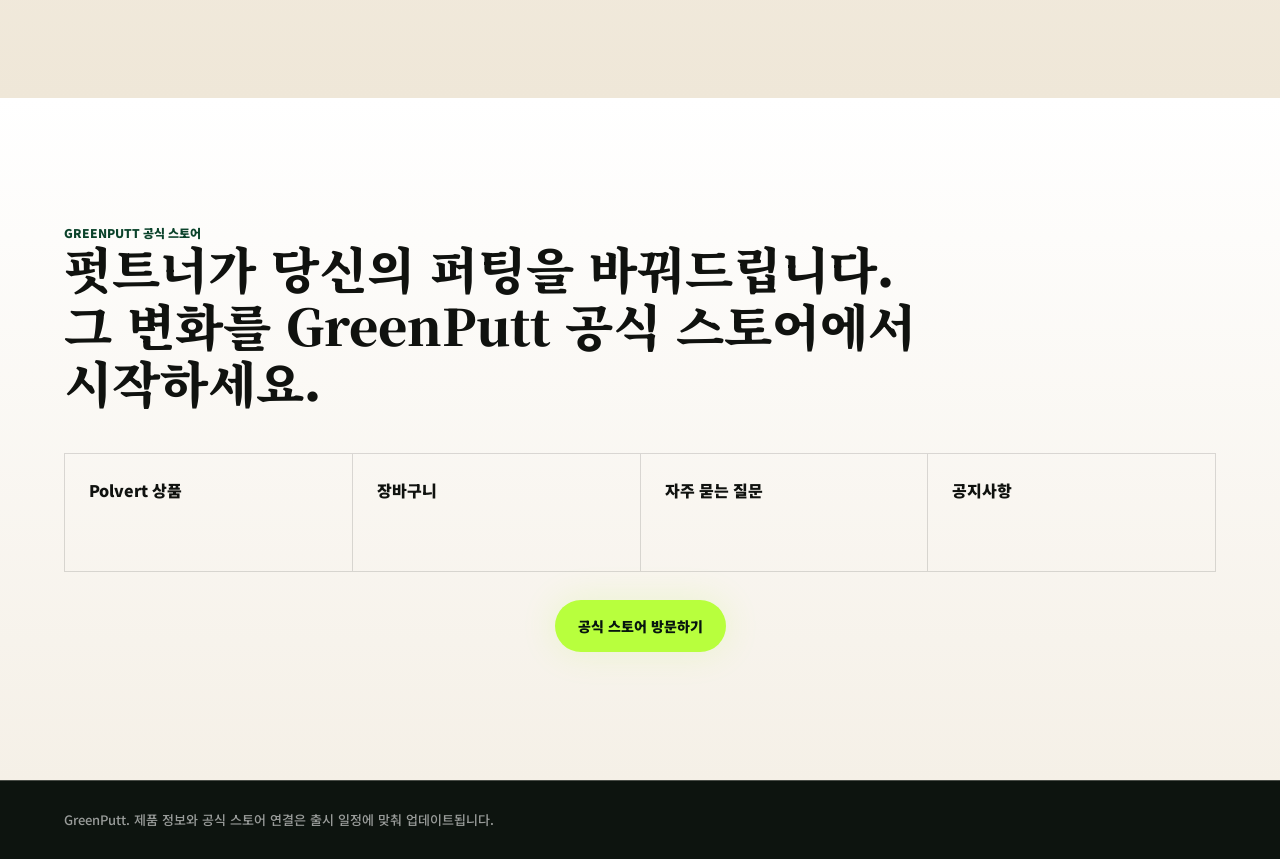
==== commit 4a16e2c8: "copy: refine homepage section flow and typography" ====
--- a/prototype/index.html
+++ b/prototype/index.html
@@ -141,152 +141,20 @@
           <p class="section-kicker">헤드업의 딜레마</p>
           <div class="film-story-grid">
             <div>
-              <h2>퍼팅은 단순합니다.<br />공이 있던 자리<br />시선 고정.</h2>
+              <h2>헤드업을 의식하면 퍼팅에 집중할 수 없고,<br />의식하지 않으면 헤드업이 발생합니다.</h2>
               <p>
-                업로드된 시현 예상도의 핵심은 단순합니다. 퍼팅 후 공을 따라 고개를 돌리는 대신,
-                어드레스 근처의 포인트에 예상 거리 숫자가 표시됩니다. 사용자는 공을 쫓지 않고
-                그 숫자만 확인하며 헤드업 습관을 줄입니다.
+                공이 떠난 자리에 거리가 표시되는 순간, 당신의 시선은 자동으로 그곳에 집중됩니다.
+                <br />
+                이것이 펏트너가 구조적으로 헤드업 역설을 해결하는 방식입니다.
               </p>
             </div>
             <div class="film-note">
               <span>핵심 문장</span>
-              <strong>시선은 멈추고,<br />숫자로 확인한다.</strong>
-              <p>거리감을 감으로만 터치하지 말고 디지털 숫자로 보여주는 것이 PUTTNER의 제로 헤드업 경험입니다.</p>
-            </div>
-          </div>
-        </div>
-
-        <div class="film-reel">
-          <div class="film-visual is-demo" data-phase="0" aria-hidden="true">
-            <img
-              class="film-visual-image"
-              src="./assets/greenputt-system-closeup.jpg"
-              width="2400"
-              height="1028"
-              alt=""
-            />
-            <span class="signal-sweep"></span>
-            <div class="demo-board">
-              <div class="demo-copy">
-                <span>Zero Head-Up Demo</span>
-                <strong id="demo-note">시선은 출발점 근처의 숫자 포인트에 둡니다.</strong>
-              </div>
-              <span class="demo-cycle" aria-hidden="true"><i></i></span>
-              <div class="demo-mat">
-                <span class="demo-return"></span>
-                <span class="demo-device">Sensor</span>
-                <span class="demo-putter"></span>
-                <span class="demo-display">
-                  <small>Distance</small>
-                  <strong id="film-distance">Ready</strong>
-                </span>
-                <span class="demo-ball"></span>
-                <span class="demo-path"></span>
-                <span class="demo-gaze">시선 고정 포인트</span>
-                <span class="demo-hole">roll line</span>
-              </div>
-            </div>
-            <div class="film-visual-caption">
-              <span id="film-state">시선 고정</span>
-              <strong>공을 따라가지 않고, 숫자를 봅니다.</strong>
-            </div>
-          </div>
-
-          <div class="film-steps" aria-label="제로 헤드업 과정">
-            <article
-              class="film-step is-active"
-              data-phase="0"
-              data-distance="Ready"
-              data-state="시선 고정"
-              data-note="시선은 출발점 근처의 숫자 포인트에 둡니다."
-            >
-              <span>01</span>
-              <h3>시선 고정</h3>
-              <p>공을 굴린 뒤 어디까지 갔는지 보려고 고개를 들지 않습니다. 먼저 숫자가 뜰 포인트를 봅니다.</p>
-            </article>
-            <article
-              class="film-step"
-              data-phase="1"
-              data-distance="측정 중"
-              data-state="공은 이동"
-              data-note="볼은 매트를 따라 굴러가지만, 눈은 출발점 근처에 남습니다."
-            >
-              <span>02</span>
-              <h3>공은 이동</h3>
-              <p>볼은 매트를 따라 굴러갑니다. GreenPutt는 이 움직임을 거리 피드백으로 바꾸는 장면을 만듭니다.</p>
-            </article>
-            <article
-              class="film-step"
-              data-phase="2"
-              data-distance="2.3m"
-              data-state="거리 숫자 표시"
-              data-note="거리감이 2.3m 같은 숫자로 변환되어 시선 포인트에 나타납니다."
-            >
-              <span>03</span>
-              <h3>숫자 표시</h3>
-              <p>결과는 멀리 있는 홀이나 화면이 아니라, 사용자가 보고 있던 포인트 위의 숫자로 확인합니다.</p>
-            </article>
-            <article
-              class="film-step"
-              data-phase="3"
-              data-distance="Repeat"
-              data-state="헤드업 교정"
-              data-note="같은 자세로 숫자를 확인하고 반복하며 헤드업 습관을 줄입니다."
-            >
-              <span>04</span>
-              <h3>헤드업 교정</h3>
-              <p>고개를 돌려 공을 찾는 대신, 같은 자리에서 거리 숫자를 확인하는 습관을 반복합니다.</p>
-            </article>
-          </div>
-        </div>
-      </section>
-
-      <section id="system" class="system-section">
-        <div class="system-copy">
-          <div>
-            <p class="eyebrow">GreenPutt 라인업</p>
-            <p class="system-intent">
-              제품을 나열하기보다, 퍼팅 한 번의 루틴 안에서 각 장비가 맡는 역할을 보여줍니다.
-            </p>
-          </div>
-          <h2>오직 퍼팅 훈련에만 집중할 수 있도록<br />펏트너가 제안하는 스마트 퍼팅의 3가지 기준</h2>
-        </div>
-        <div class="system-stage" aria-live="polite">
-          <div class="system-stage-media">
-            <img
-              id="stage-image"
-              src="./assets/greenputt-system-closeup.jpg"
-              width="2400"
-              height="1028"
-              alt="GreenPutt 퍼팅 시스템 클로즈업"
-            />
-            <span class="stage-hotspot" aria-hidden="true"><i></i></span>
-          </div>
-          <div class="system-stage-copy">
-            <p class="eyebrow" id="stage-label">핵심 루틴</p>
-            <h3 id="stage-title">골든타임 시스템</h3>
-            <p id="stage-description">
-              공이 있던 자리에 거리가 표시됩니다. 당신의 시선은 아무런 노력 없이 자연스럽게 그곳에 머뭅니다.
-            </p>
-            <dl class="stage-data" aria-label="선택한 제품 피드백 정보">
-              <div>
-                <dt>초점</dt>
-                <dd id="stage-focus">임팩트 라인</dd>
-              </div>
-              <div>
-                <dt>피드백</dt>
-                <dd id="stage-signal">2.3m</dd>
-              </div>
-            </dl>
-            <a id="stage-cta" class="button stage-button" href="#bridge">자세히 보기</a>
-          </div>
-        </div>
-        <div class="product-carousel" aria-label="GreenPutt 제품 슬라이드">
-          <button id="lineup-prev" class="lineup-control" type="button" aria-label="이전 제품 보기">‹</button>
-          <div id="product-grid" class="product-lineup" aria-live="polite"></div>
-          <button id="lineup-next" class="lineup-control" type="button" aria-label="다음 제품 보기">›</button>
-        </div>
-        <div id="lineup-dots" class="lineup-dots" aria-label="제품 슬라이드 위치"></div>
+              <strong>"헤드업 하지 마"<br />이 말이 더 강한 강박을 만듭니다.</strong>
+              <p>그래서 '하지마' 대신 '이곳을 봐'로 바꿔야 합니다. 펏트너가 도와드리겠습니다.</p>
+            </div>
+          </div>
+        </div>
       </section>
 
       <section class="cinema-band">
@@ -306,6 +174,141 @@
         </div>
       </section>
 
+      <section class="film-story-section film-demo-section" aria-label="PUTTNER 메커니즘 데모">
+        <div class="film-reel">
+          <div class="film-visual is-demo" data-phase="0" aria-hidden="true">
+            <img
+              class="film-visual-image"
+              src="./assets/greenputt-system-closeup.jpg"
+              width="2400"
+              height="1028"
+              alt=""
+            />
+            <span class="signal-sweep"></span>
+            <div class="demo-board">
+              <div class="demo-copy">
+                <h2 class="demo-title">PUTTNER 메커니즘</h2>
+                <strong id="demo-note">어드레스를 잡고 퍼팅 감각에만 집중합니다.</strong>
+                <a class="button ghost demo-lineup-button" href="#system">라인업 살펴보기</a>
+              </div>
+              <span class="demo-cycle" aria-hidden="true"><i></i></span>
+              <div class="demo-mat">
+                <span class="demo-return"></span>
+                <span class="demo-device">Sensor</span>
+                <span class="demo-putter"></span>
+                <span class="demo-display">
+                  <small>Distance</small>
+                  <strong id="film-distance">Ready</strong>
+                </span>
+                <span class="demo-ball"></span>
+                <span class="demo-path"></span>
+                <span class="demo-gaze">시선 고정 포인트</span>
+                <span class="demo-hole">roll line</span>
+              </div>
+            </div>
+            <div class="film-visual-caption">
+              <span id="film-state">시선 고정</span>
+              <strong>시선은 따라가지 않고, 바닥의 결과를 봅니다.</strong>
+            </div>
+          </div>
+
+          <div class="film-steps" aria-label="제로 헤드업 과정">
+            <article
+              class="film-step is-active"
+              data-phase="0"
+              data-distance="Ready"
+              data-state="시선 고정"
+              data-note="어드레스를 잡고 퍼팅 감각에만 집중합니다."
+            >
+              <span>01</span>
+              <h3>퍼팅 감각에 집중</h3>
+              <p>펏트너 위에서 당신의 퍼팅 리듬을 느끼는 단계입니다.</p>
+            </article>
+            <article
+              class="film-step"
+              data-phase="1"
+              data-distance="측정 중"
+              data-state="공은 이동"
+              data-note="볼은 매트를 따라 굴러가지만, 시선은 그대로 남습니다."
+            >
+              <span>02</span>
+              <h3>골든타임</h3>
+              <p>펏트너가 바닥에 표시한 거리에 2초간 시선이 고정됩니다. 이것이 최정상 프로의 비법, 퍼팅의 골든타임입니다.</p>
+            </article>
+            <article
+              class="film-step"
+              data-phase="2"
+              data-distance="2.3m"
+              data-state="거리 숫자 표시"
+              data-note="거리감이 2.3m 같은 숫자로 변환되어 시선 포인트에 나타납니다."
+            >
+              <span>03</span>
+              <h3>Finish까지 일관되게</h3>
+              <p>고정된 시선 덕분에 스트로크 리듬이 유지됩니다. 처음부터 끝까지, 흔들림 없는 퍼팅이 완성되는 순간입니다.</p>
+            </article>
+            <article
+              class="film-step"
+              data-phase="3"
+              data-distance="Repeat"
+              data-state="헤드업 교정"
+              data-note="같은 자세로 숫자를 확인하고 반복하며 헤드업 습관을 줄입니다."
+            >
+              <span>04</span>
+              <h3>펏트너와 함께</h3>
+              <p>펏트너 위에서 당신만의 퍼팅 거리 감각을 새기고, 어떤 그린에서든 자신있게 퍼팅하세요.</p>
+            </article>
+          </div>
+        </div>
+      </section>
+
+      <section id="system" class="system-section">
+        <div class="system-copy">
+          <div>
+            <p class="eyebrow">GreenPutt 라인업</p>
+            <p class="system-intent">
+              제품을 나열하기보다, 퍼팅 한 번의 루틴 안에서 각 장비가 맡는 역할을 보여줍니다.
+            </p>
+          </div>
+          <h2>오직 퍼팅 훈련에만 집중할 수 있도록<br />펏트너가 제안하는 스마트 퍼팅의 3가지 기준</h2>
+        </div>
+        <div class="system-stage" aria-live="polite">
+          <div class="system-stage-media">
+            <img
+              id="stage-image"
+              src="./assets/greenputt-system-closeup.jpg"
+              width="2400"
+              height="1028"
+              alt="GreenPutt 퍼팅 시스템 클로즈업"
+            />
+            <span class="stage-hotspot" aria-hidden="true"><i></i></span>
+          </div>
+          <div class="system-stage-copy">
+            <p class="eyebrow" id="stage-label">핵심 루틴</p>
+            <h3 id="stage-title">골든타임 시스템</h3>
+            <p id="stage-description">
+              공이 있던 자리에 거리가 표시됩니다. 당신의 시선은 아무런 노력 없이 자연스럽게 그곳에 머뭅니다.
+            </p>
+            <dl class="stage-data" aria-label="선택한 제품 피드백 정보">
+              <div>
+                <dt>초점</dt>
+                <dd id="stage-focus">임팩트 라인</dd>
+              </div>
+              <div>
+                <dt>피드백</dt>
+                <dd id="stage-signal">2.3m</dd>
+              </div>
+            </dl>
+            <a id="stage-cta" class="button stage-button" href="#bridge">자세히 보기</a>
+          </div>
+        </div>
+        <div class="product-carousel" aria-label="GreenPutt 제품 슬라이드">
+          <button id="lineup-prev" class="lineup-control" type="button" aria-label="이전 제품 보기">‹</button>
+          <div id="product-grid" class="product-lineup" aria-live="polite"></div>
+          <button id="lineup-next" class="lineup-control" type="button" aria-label="다음 제품 보기">›</button>
+        </div>
+        <div id="lineup-dots" class="lineup-dots" aria-label="제품 슬라이드 위치"></div>
+      </section>
+
       <section id="storepick" class="storepick-section">
         <div class="storepick-media">
           <img
@@ -330,6 +333,7 @@
         <p class="eyebrow">GreenPutt 공식 스토어</p>
         <h2>펏트너가 당신의 퍼팅을 바꿔드립니다.<br />그 변화를 GreenPutt 공식 스토어에서 시작하세요.</h2>
         <div id="support-links" class="support-links"></div>
+        <a class="button primary bridge-store-button" href="https://greenputt.kr">공식 스토어 방문하기</a>
       </section>
     </main>
 
--- a/prototype/styles.css
+++ b/prototype/styles.css
@@ -644,8 +644,12 @@
 
 .film-story-section {
   padding: clamp(78px, 12vw, 150px) clamp(20px, 5vw, 76px);
-  background:
-    linear-gradient(180deg, #f8f4ec, #ebe3d4 46%, #0d140f 46%, #0d140f);
+  background: linear-gradient(180deg, #f8f4ec, #ebe3d4);
+}
+
+.film-demo-section {
+  padding-top: 0;
+  background: #0d140f;
 }
 
 .film-story-copy {
@@ -663,6 +667,10 @@
   margin-top: 24px;
 }
 
+.film-story-grid h2 {
+  font-size: clamp(32px, 4.2vw, 60px);
+}
+
 .film-story-grid p {
   max-width: 720px;
   color: var(--soft-ink);
@@ -689,7 +697,7 @@
   margin-top: 12px;
   color: var(--lime);
   font-family: var(--font-display);
-  font-size: clamp(30px, 4.2vw, 52px);
+  font-size: clamp(28px, 3.2vw, 44px);
   font-weight: 900;
   line-height: 1.16;
   word-break: keep-all;
@@ -820,17 +828,19 @@
 .demo-copy {
   display: grid;
   align-content: start;
-  gap: 10px;
+  gap: 12px;
   min-height: 112px;
-  padding-left: 18px;
-  border-left: 2px solid var(--lime);
-}
-
-.demo-copy span {
+  padding-left: 0;
+}
+
+.demo-title {
+  margin: 0;
   color: var(--lime);
-  font-size: 13px;
+  font-family: var(--font-body);
+  font-size: clamp(17px, 1.4vw, 21px);
   font-weight: 900;
-  text-transform: uppercase;
+  line-height: 1.28;
+  text-transform: none;
 }
 
 .demo-copy strong {
@@ -843,10 +853,18 @@
   line-height: 1.18;
 }
 
+.demo-lineup-button {
+  width: fit-content;
+  min-height: 42px;
+  padding-right: 18px;
+  padding-left: 18px;
+  font-size: 12px;
+}
+
 .demo-cycle {
   position: relative;
   overflow: hidden;
-  width: min(340px, 66%);
+  width: min(260px, 56%);
   height: 2px;
   background: rgba(255, 255, 255, 0.16);
 }
@@ -1363,24 +1381,21 @@
   right: 24px;
   bottom: 24px;
   left: 24px;
-  display: flex;
-  align-items: end;
-  justify-content: space-between;
-  gap: 18px;
-  padding-top: 18px;
-  border-top: 1px solid var(--white-line);
+  display: grid;
+  gap: 8px;
+  justify-items: start;
 }
 
 .film-visual-caption span {
-  color: rgba(255, 255, 255, 0.62);
+  color: var(--lime);
   font-size: 12px;
   font-weight: 900;
 }
 
 .film-visual-caption strong {
   color: white;
-  font-size: clamp(20px, 3vw, 34px);
-  line-height: 1.2;
+  font-size: clamp(20px, 2.2vw, 28px);
+  line-height: 1.24;
 }
 
 .film-steps {
@@ -1411,7 +1426,7 @@
 
 .film-step h3 {
   margin-top: 18px;
-  font-size: clamp(30px, 4.6vw, 54px);
+  font-size: clamp(30px, 3.4vw, 46px);
 }
 
 .film-step p {
@@ -1604,7 +1619,7 @@
   max-width: 13ch;
   min-height: 2.24em;
   margin-top: 18px;
-  font-size: clamp(32px, 4vw, 58px);
+  font-size: clamp(30px, 3.4vw, 48px);
   line-height: 1.12;
   overflow-wrap: normal;
   text-wrap: balance;
@@ -1670,7 +1685,7 @@
   grid-template-columns: 48px minmax(0, 1fr) 48px;
   gap: 14px;
   align-items: center;
-  max-width: var(--layout-max);
+  max-width: calc((360px * 3) + (14px * 4) + (48px * 2));
   margin-top: 54px;
   margin-right: auto;
   margin-left: auto;
@@ -1857,16 +1872,21 @@
   color: var(--lime);
 }
 
-.cinema-band p,
-.storepick-copy p,
-.bridge-section p,
+.cinema-band p:not(.eyebrow),
+.storepick-copy p:not(.eyebrow),
+.bridge-section p:not(.eyebrow),
 .site-footer p {
   color: var(--soft-ink);
   font-size: 17px;
   line-height: 1.78;
 }
 
-.cinema-band p {
+.cinema-band h2,
+.storepick-copy h2 {
+  font-size: clamp(34px, 4vw, 60px);
+}
+
+.cinema-band p:not(.eyebrow) {
   color: rgba(255, 255, 255, 0.72);
 }
 
@@ -1919,7 +1939,7 @@
   display: block;
 }
 
-.storepick-copy p {
+.storepick-copy p:not(.eyebrow) {
   max-width: 42ch;
   overflow-wrap: normal;
   text-wrap: pretty;
@@ -1938,7 +1958,8 @@
 }
 
 .bridge-section h2 {
-  max-width: 920px;
+  max-width: 1040px;
+  font-size: clamp(34px, 3.9vw, 56px);
 }
 
 .support-links {
@@ -1964,6 +1985,12 @@
   background: var(--green);
 }
 
+.bridge-store-button {
+  display: flex;
+  width: fit-content;
+  margin: 28px auto 0;
+}
+
 .site-footer {
   padding: 28px clamp(20px, 5vw, 76px);
   background: #0d140f;
@@ -2019,6 +2046,10 @@
 
   .hero-lower {
     grid-template-columns: minmax(250px, 1fr) auto;
+  }
+
+  .product-carousel {
+    max-width: calc((360px * 2) + (14px * 3) + (48px * 2));
   }
 
   .lineup-item {
@@ -2329,8 +2360,12 @@
 
   .film-story-section {
     padding: 56px 16px 68px;
-    background:
-      linear-gradient(180deg, #f8f4ec 0, #ebe3d4 620px, #0d140f 620px, #0d140f);
+    background: linear-gradient(180deg, #f8f4ec, #ebe3d4);
+  }
+
+  .film-demo-section {
+    padding-top: 0;
+    background: #0d140f;
   }
 
   .film-story-grid {
@@ -2401,19 +2436,19 @@
   }
 
   .demo-board {
-    grid-template-rows: 124px 2px auto;
+    grid-template-rows: minmax(148px, auto) 2px auto;
     width: 100%;
     gap: 12px;
   }
 
   .demo-copy {
     min-height: 0;
-    gap: 7px;
-    padding-left: 12px;
-  }
-
-  .demo-copy span {
-    font-size: 11px;
+    gap: 8px;
+    padding-left: 0;
+  }
+
+  .demo-title {
+    font-size: 15px;
   }
 
   .demo-copy strong {
@@ -2423,7 +2458,7 @@
   }
 
   .demo-cycle {
-    width: 58%;
+    width: 48%;
   }
 
   .demo-mat {
@@ -2502,11 +2537,9 @@
     right: auto;
     bottom: auto;
     left: auto;
-    align-items: start;
-    flex-direction: column;
     gap: 8px;
     margin-top: 24px;
-    padding: 16px 10px 0;
+    padding: 0;
   }
 
   .film-visual-caption span {
@@ -2514,8 +2547,8 @@
   }
 
   .film-visual-caption strong {
-    font-size: clamp(23px, 7.6vw, 30px);
-    line-height: 1.16;
+    font-size: clamp(20px, 6.2vw, 24px);
+    line-height: 1.24;
   }
 
   .film-steps {
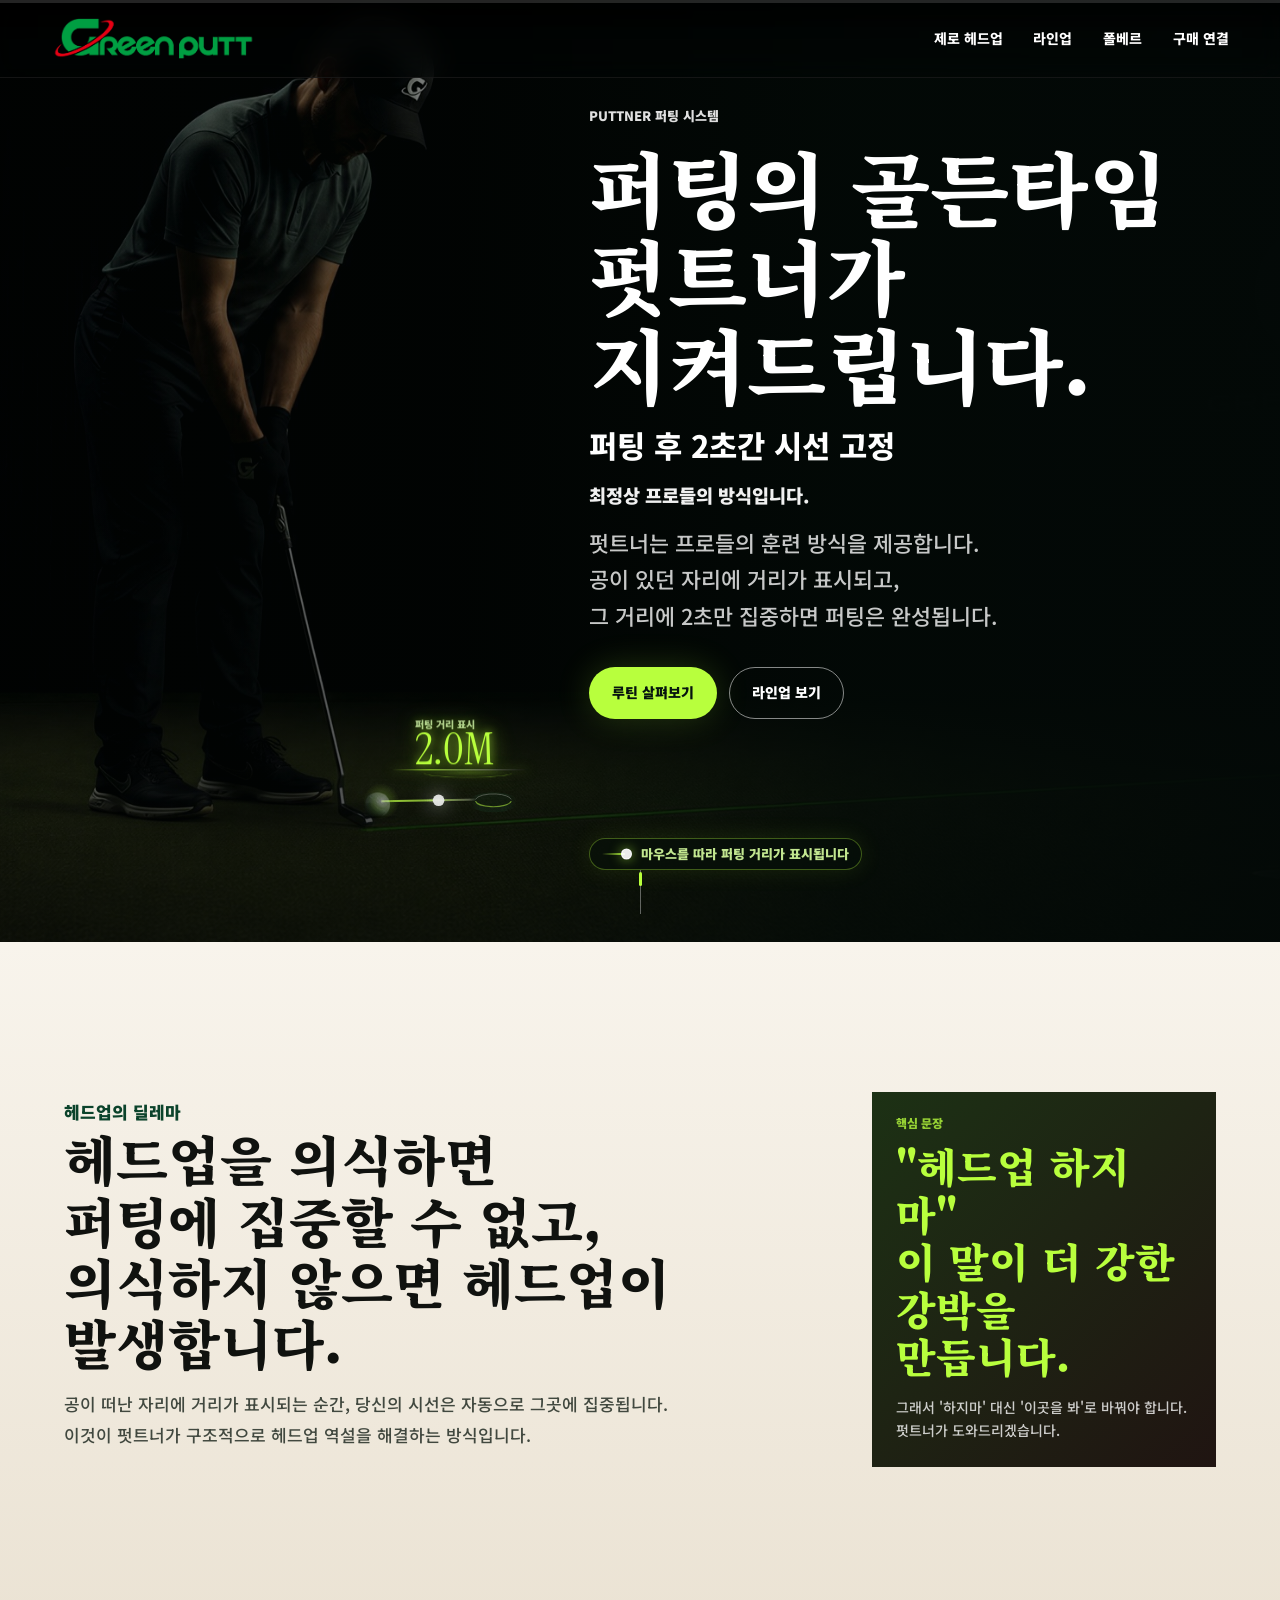
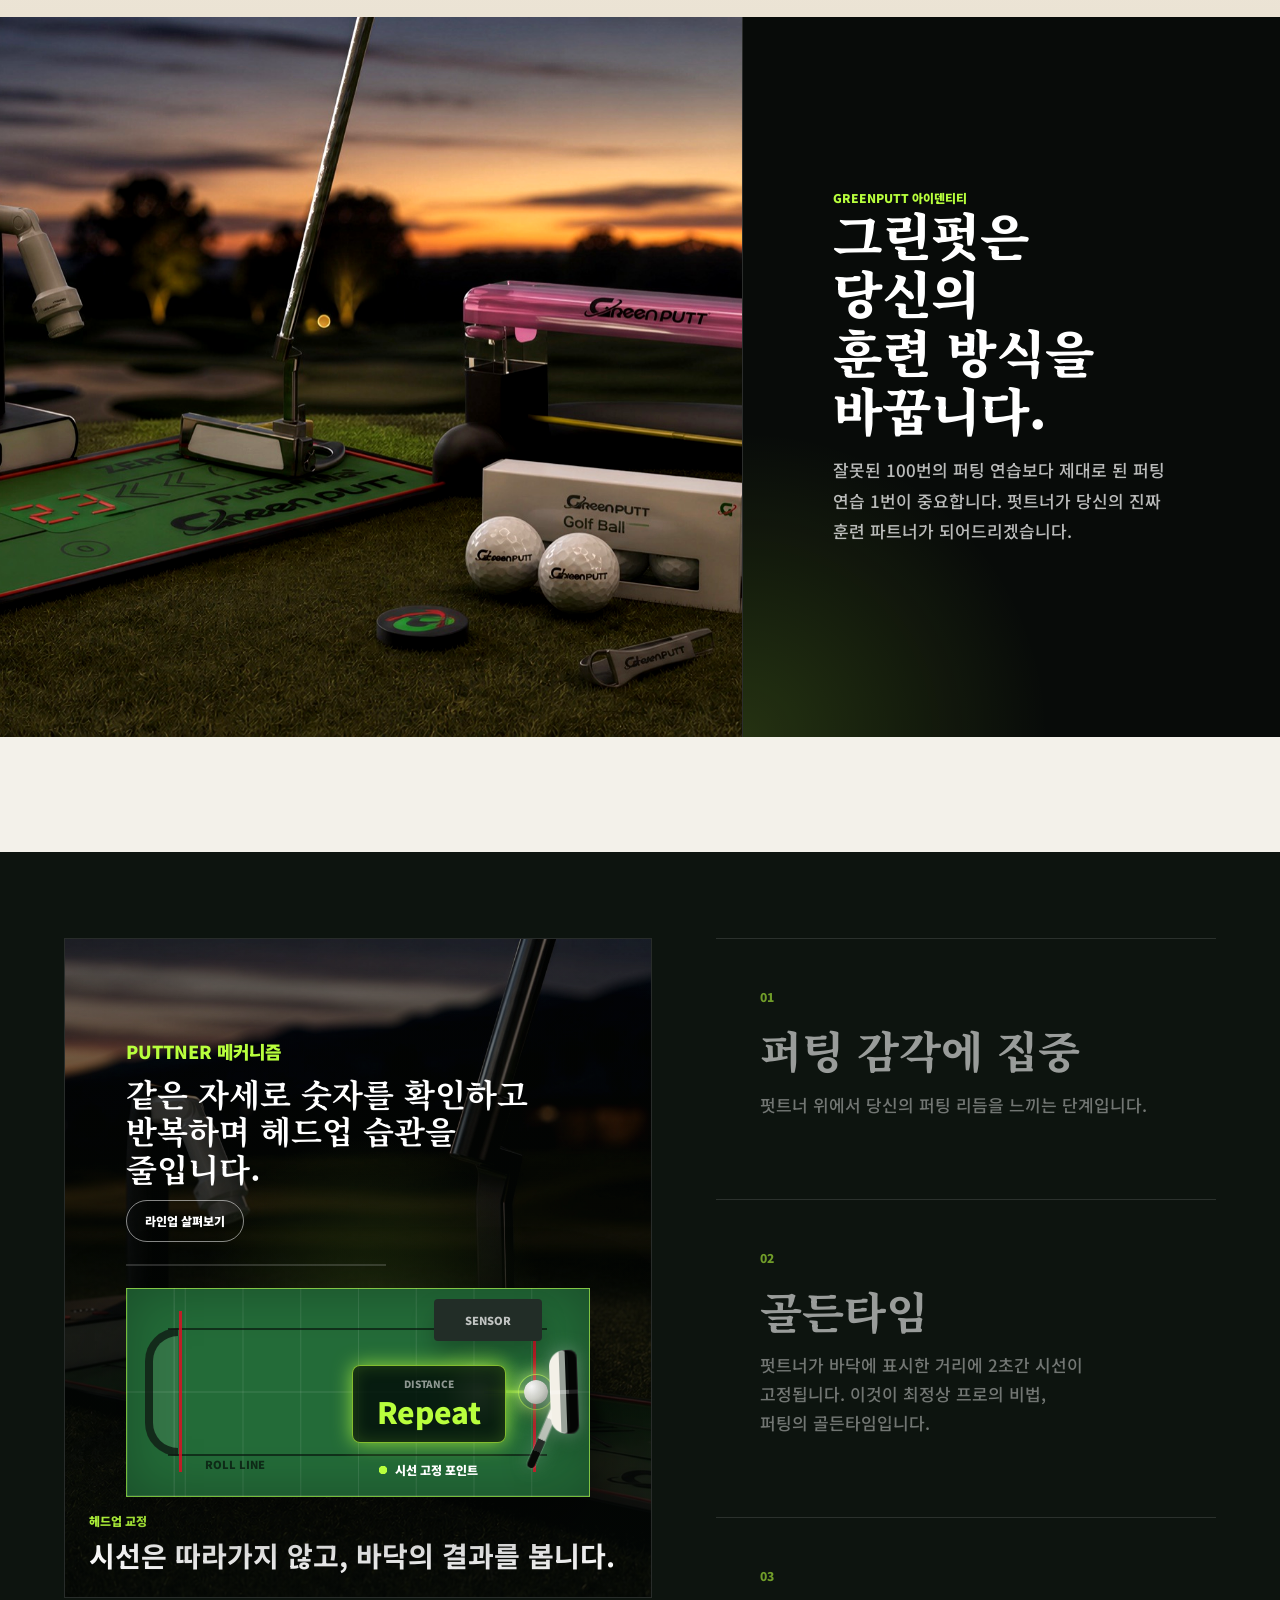
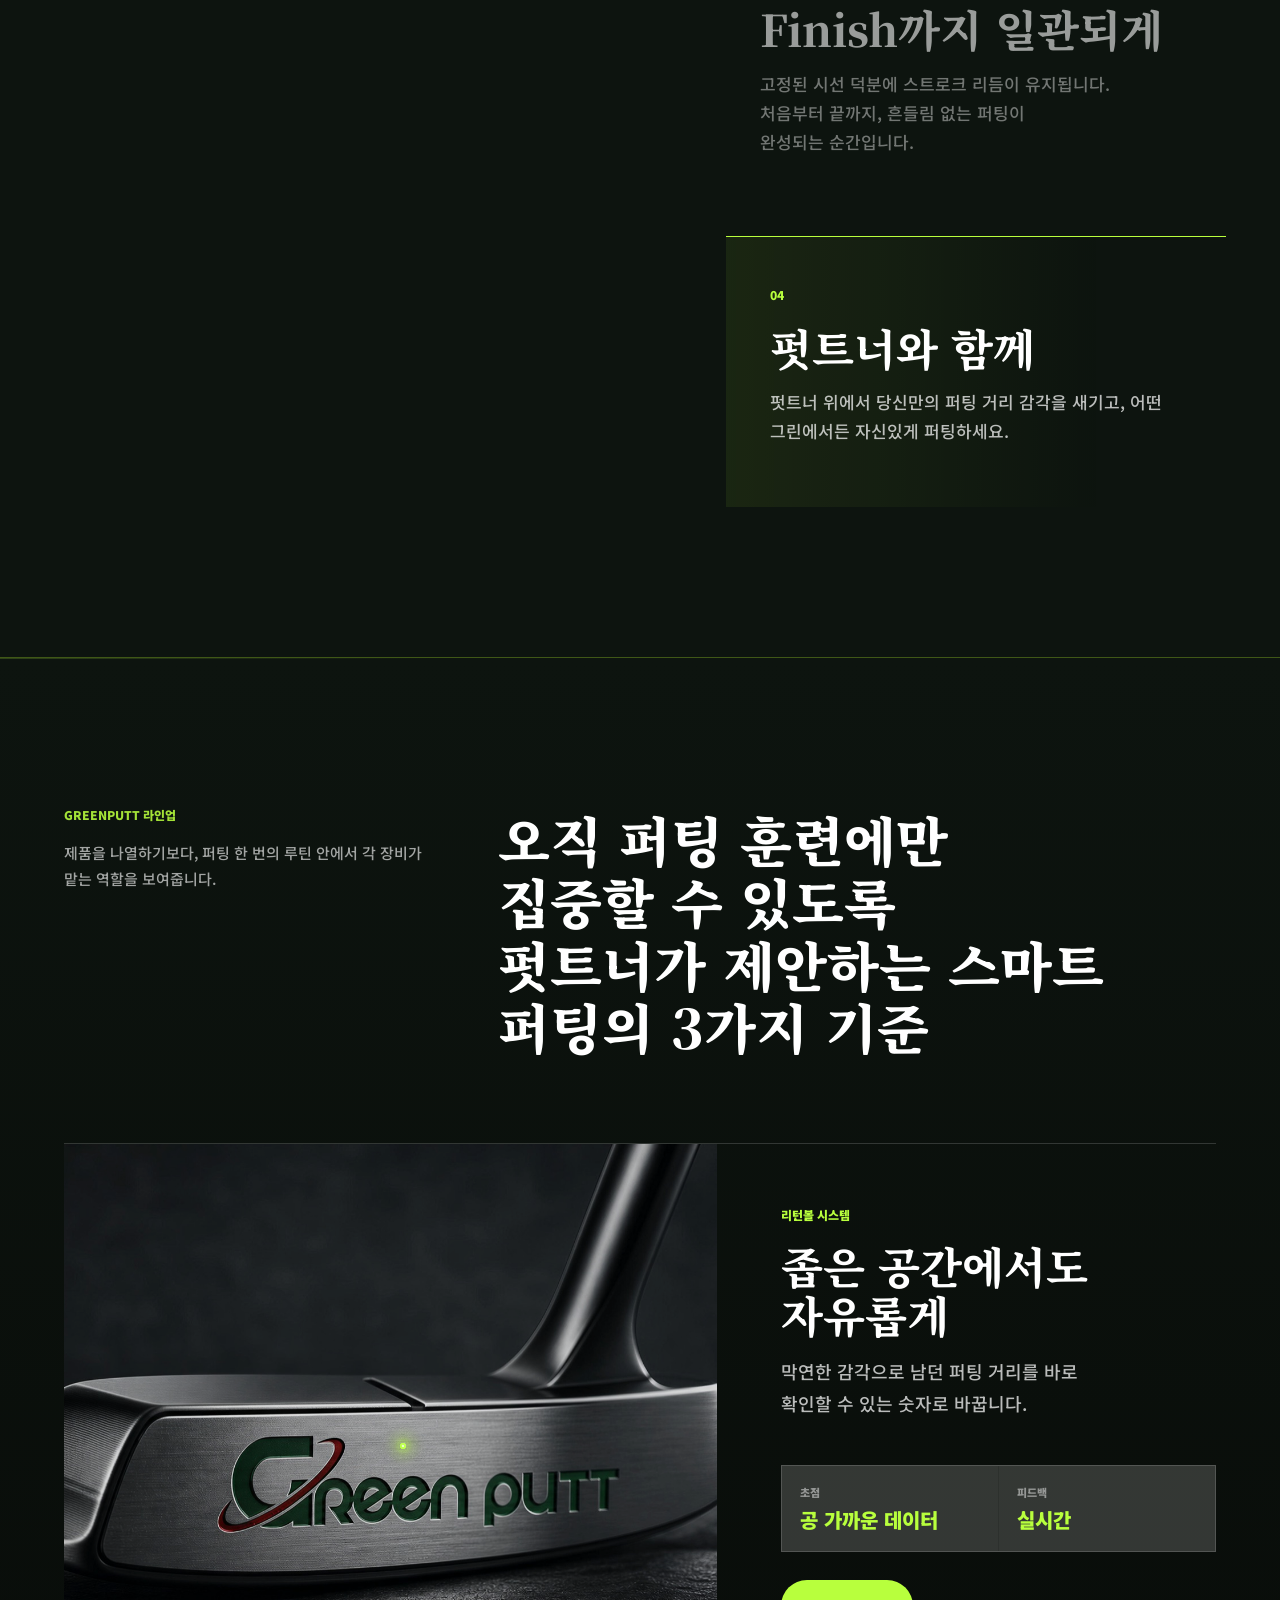
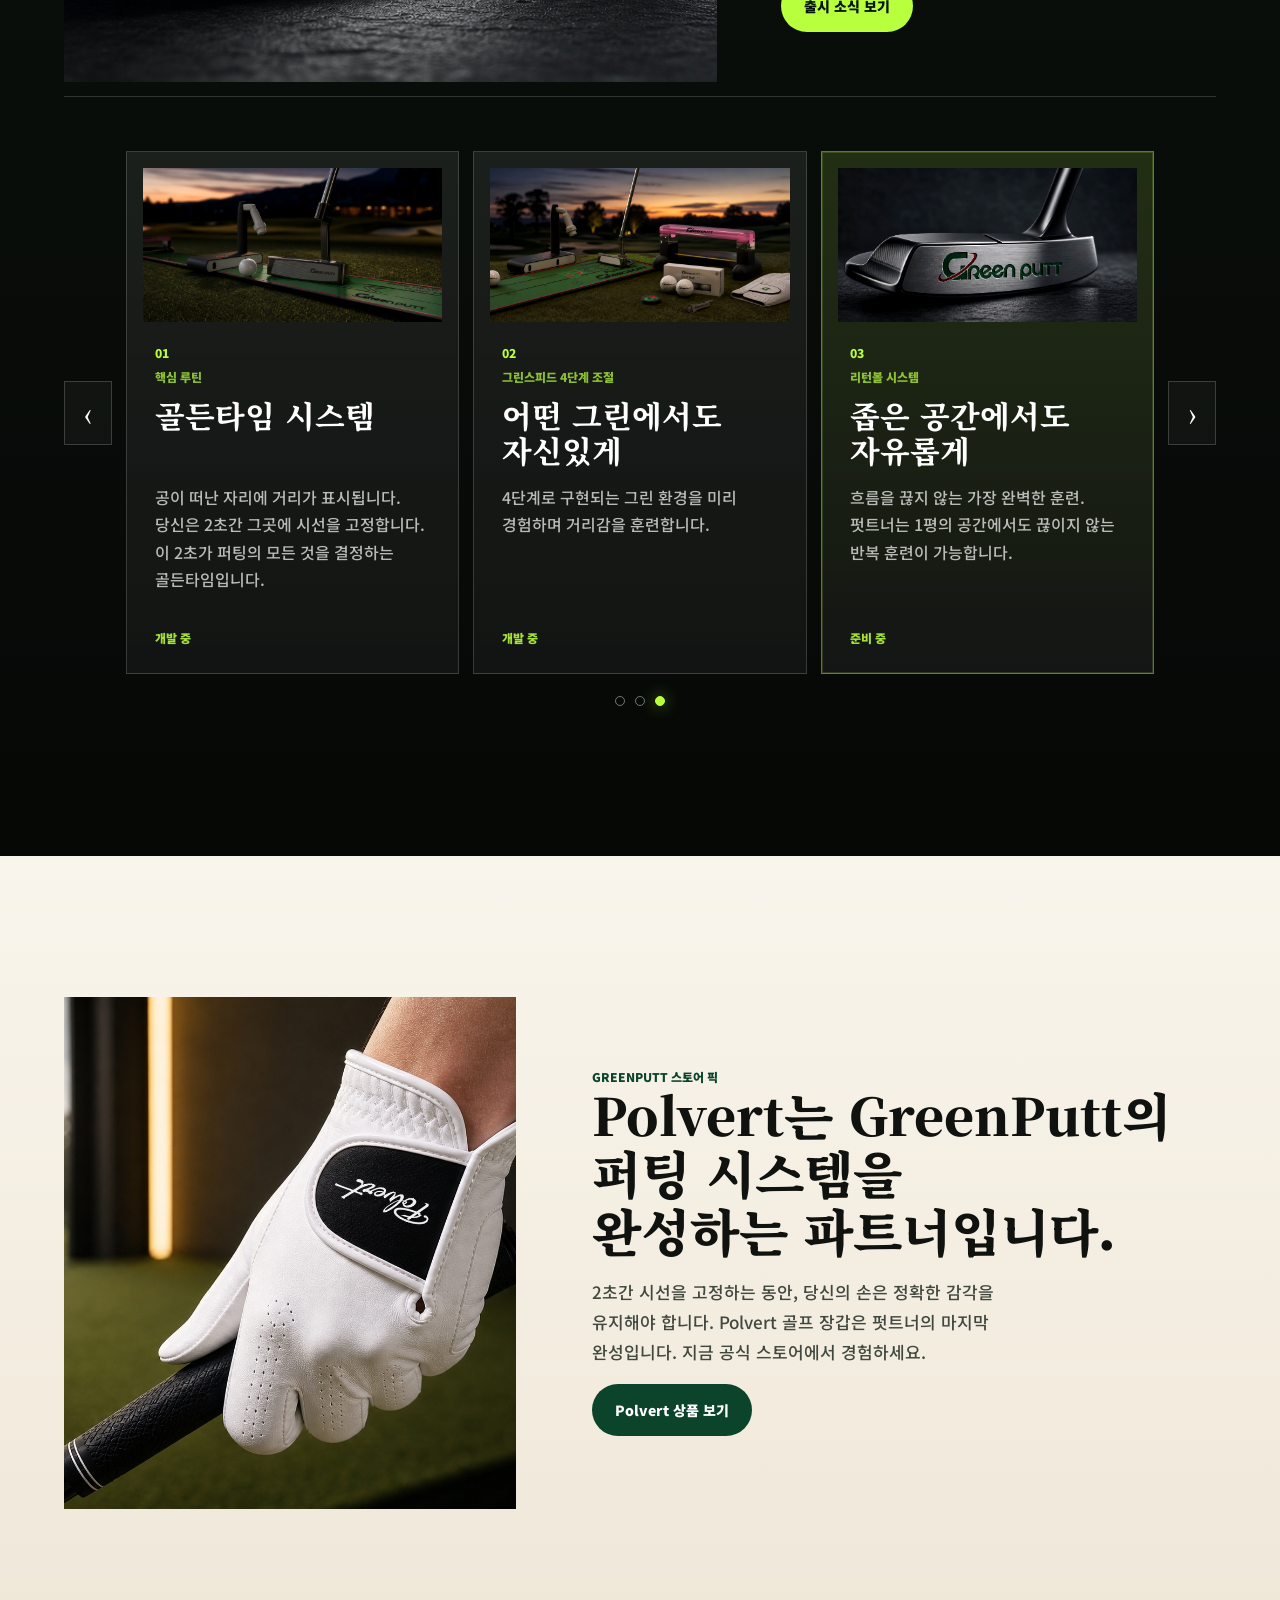
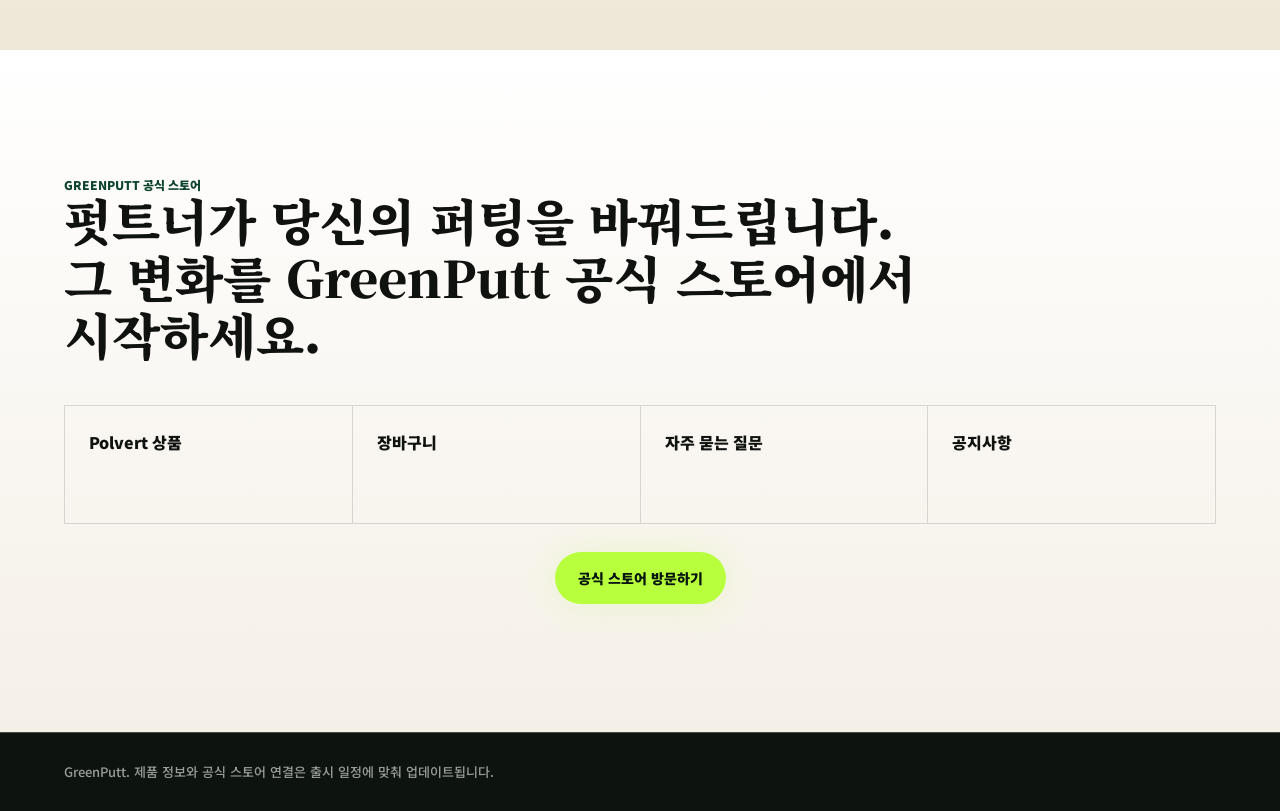
==== commit b9cb2206: "style: unify homepage section label hierarchy" ====
--- a/prototype/index.html
+++ b/prototype/index.html
@@ -138,9 +138,9 @@
 
       <section id="zero-head-up" class="film-story-section">
         <div class="film-story-copy">
-          <p class="section-kicker">헤드업의 딜레마</p>
           <div class="film-story-grid">
             <div>
+              <p class="section-kicker">헤드업의 딜레마</p>
               <h2>헤드업을 의식하면 퍼팅에 집중할 수 없고,<br />의식하지 않으면 헤드업이 발생합니다.</h2>
               <p>
                 공이 떠난 자리에 거리가 표시되는 순간, 당신의 시선은 자동으로 그곳에 집중됩니다.
@@ -319,7 +319,7 @@
           />
         </div>
         <div class="storepick-copy">
-          <p class="eyebrow">GreenPutt 스토어 픽</p>
+          <p class="section-kicker">GreenPutt 스토어 픽</p>
           <h2><span>Polvert는 GreenPutt의</span><span>퍼팅 시스템을 완성하는 파트너입니다.</span></h2>
           <p>
             2초간 시선을 고정하는 동안, 당신의 손은 정확한 감각을 유지해야 합니다.
--- a/prototype/styles.css
+++ b/prototype/styles.css
@@ -193,6 +193,7 @@
 .section-kicker,
 .lineup-label,
 .lineup-state,
+.film-note span,
 .hero-caption span,
 .hero-caption small {
   margin: 0;
@@ -664,7 +665,7 @@
   grid-template-columns: minmax(0, 0.68fr) minmax(260px, 0.32fr);
   gap: clamp(28px, 6vw, 88px);
   align-items: end;
-  margin-top: 24px;
+  margin-top: 0;
 }
 
 .film-story-grid h2 {
@@ -687,9 +688,8 @@
 }
 
 .film-note span {
-  color: rgba(255, 255, 255, 0.64);
-  font-size: 12px;
-  font-weight: 900;
+  display: block;
+  color: rgba(184, 255, 61, 0.78);
 }
 
 .film-note strong {
@@ -1458,7 +1458,6 @@
 
 .system-copy .eyebrow {
   color: rgba(184, 255, 61, 0.88);
-  font-size: 14px;
 }
 
 .system-copy h2 {
@@ -1781,7 +1780,7 @@
 
 .lineup-label {
   margin-top: 8px;
-  color: rgba(255, 255, 255, 0.56);
+  color: rgba(184, 255, 61, 0.72);
 }
 
 .lineup-item h3 {
@@ -1805,7 +1804,7 @@
 .lineup-state {
   margin-top: auto;
   padding-top: 22px;
-  color: var(--lime);
+  color: rgba(184, 255, 61, 0.88);
 }
 
 .lineup-dots {
@@ -1873,7 +1872,7 @@
 }
 
 .cinema-band p:not(.eyebrow),
-.storepick-copy p:not(.eyebrow),
+.storepick-copy p:not(.eyebrow):not(.section-kicker),
 .bridge-section p:not(.eyebrow),
 .site-footer p {
   color: var(--soft-ink);
@@ -1924,6 +1923,7 @@
 }
 
 .storepick-section .eyebrow,
+.storepick-section .section-kicker,
 .bridge-section .eyebrow {
   color: var(--green);
 }
@@ -1939,7 +1939,7 @@
   display: block;
 }
 
-.storepick-copy p:not(.eyebrow) {
+.storepick-copy p:not(.eyebrow):not(.section-kicker) {
   max-width: 42ch;
   overflow-wrap: normal;
   text-wrap: pretty;
@@ -2370,7 +2370,7 @@
 
   .film-story-grid {
     gap: 22px;
-    margin-top: 16px;
+    margin-top: 0;
   }
 
   .film-story-grid h2 {
